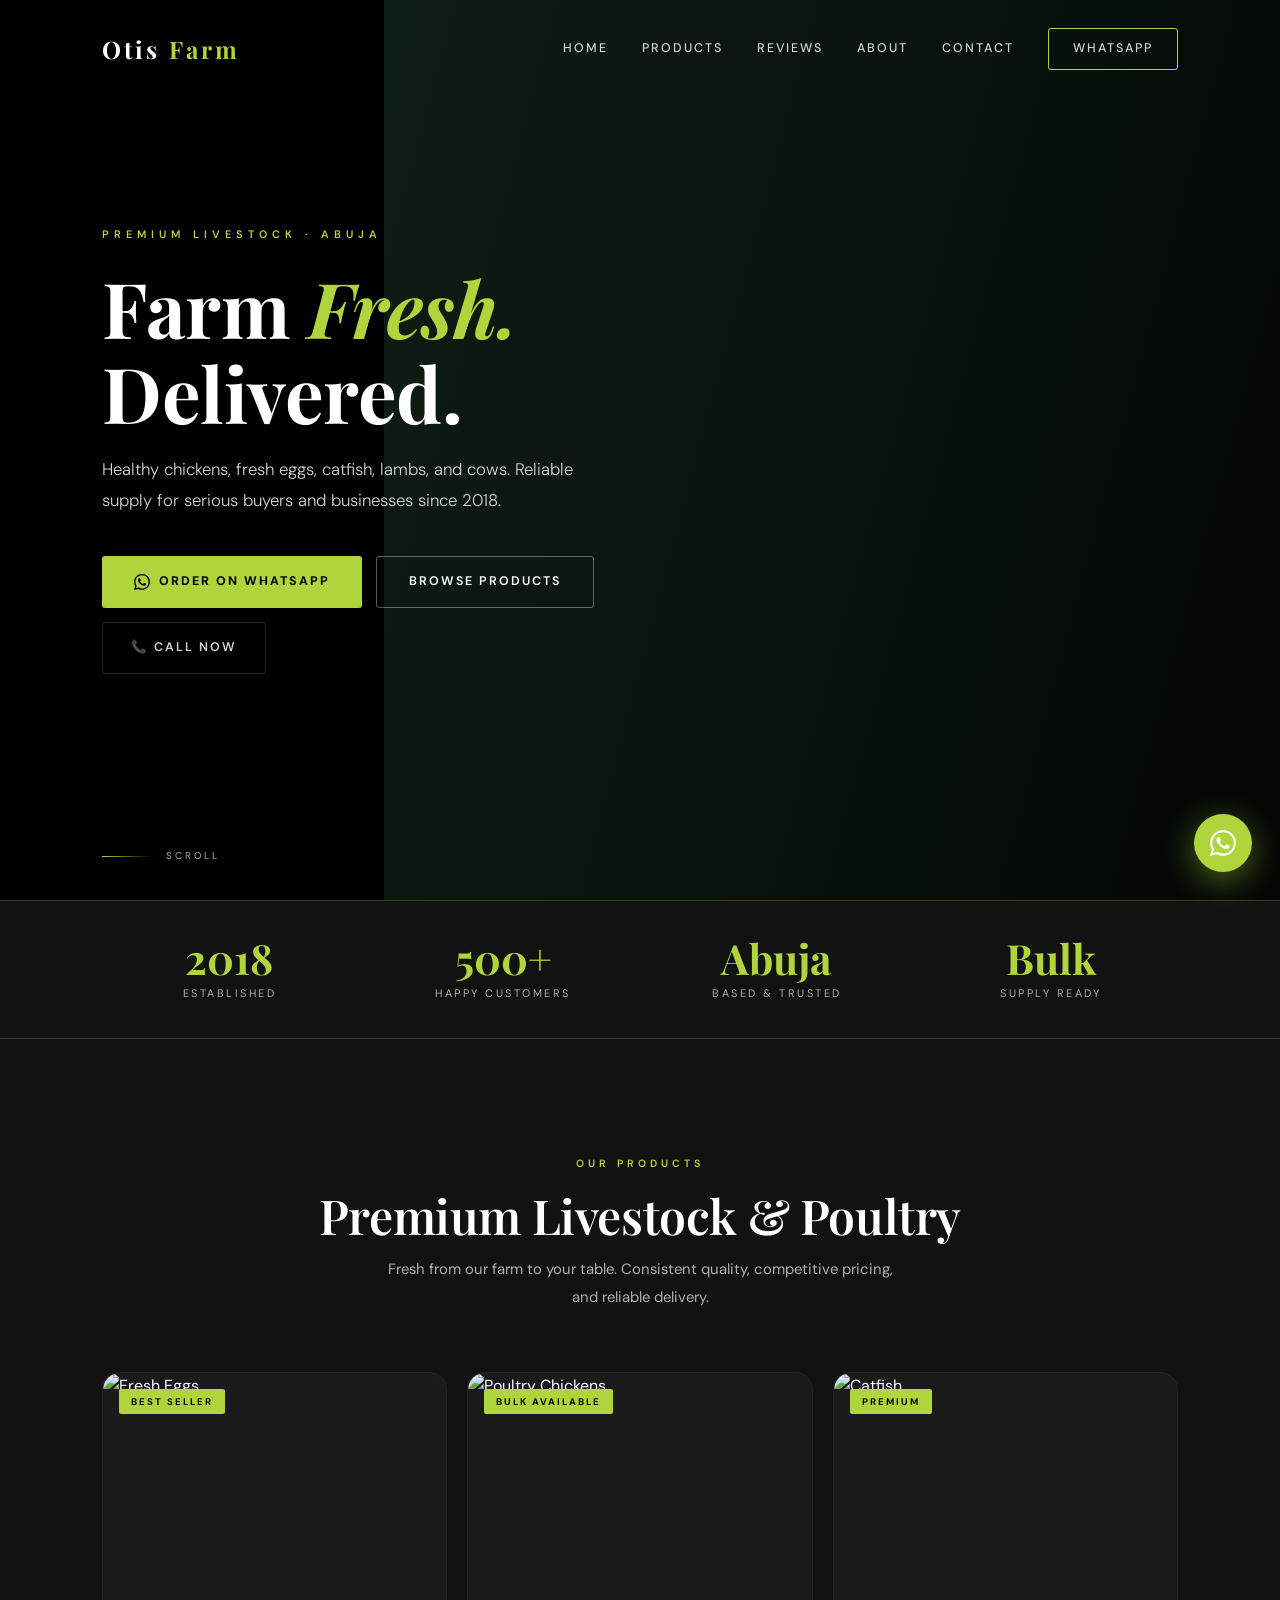
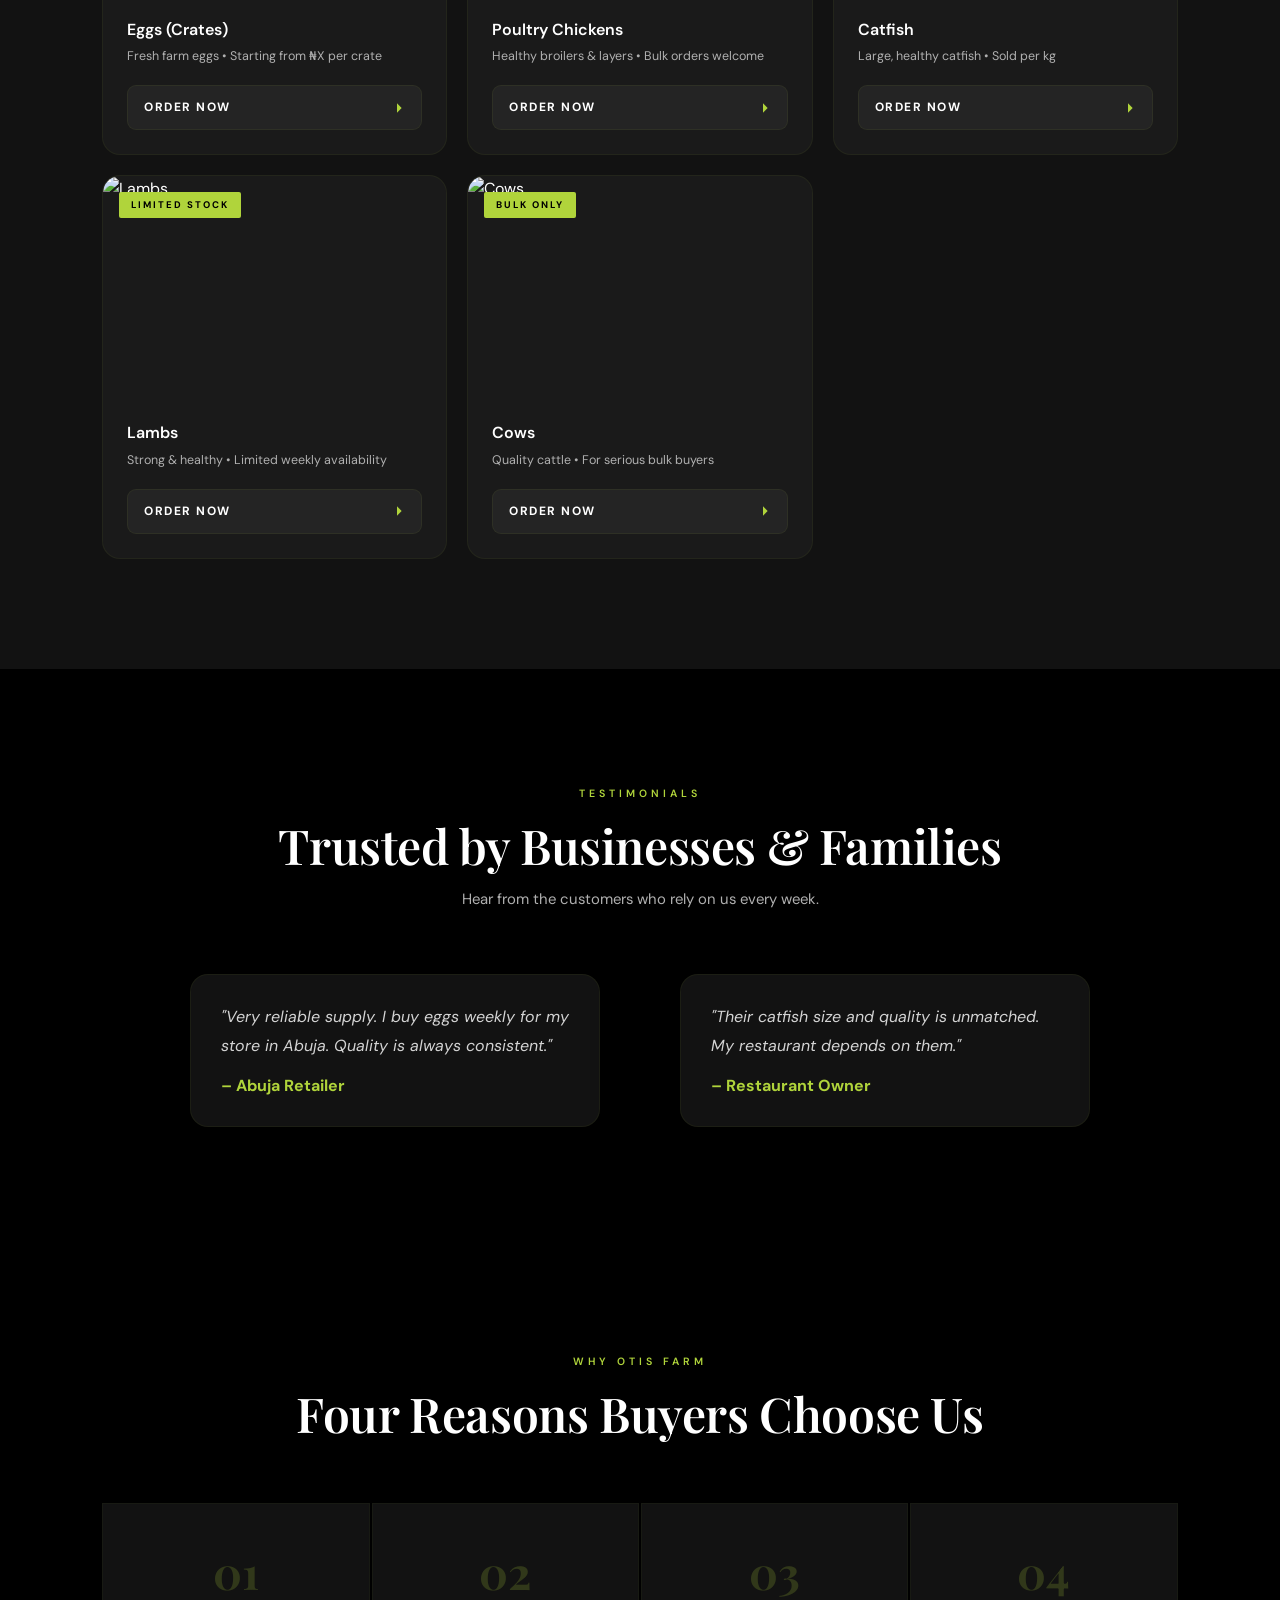
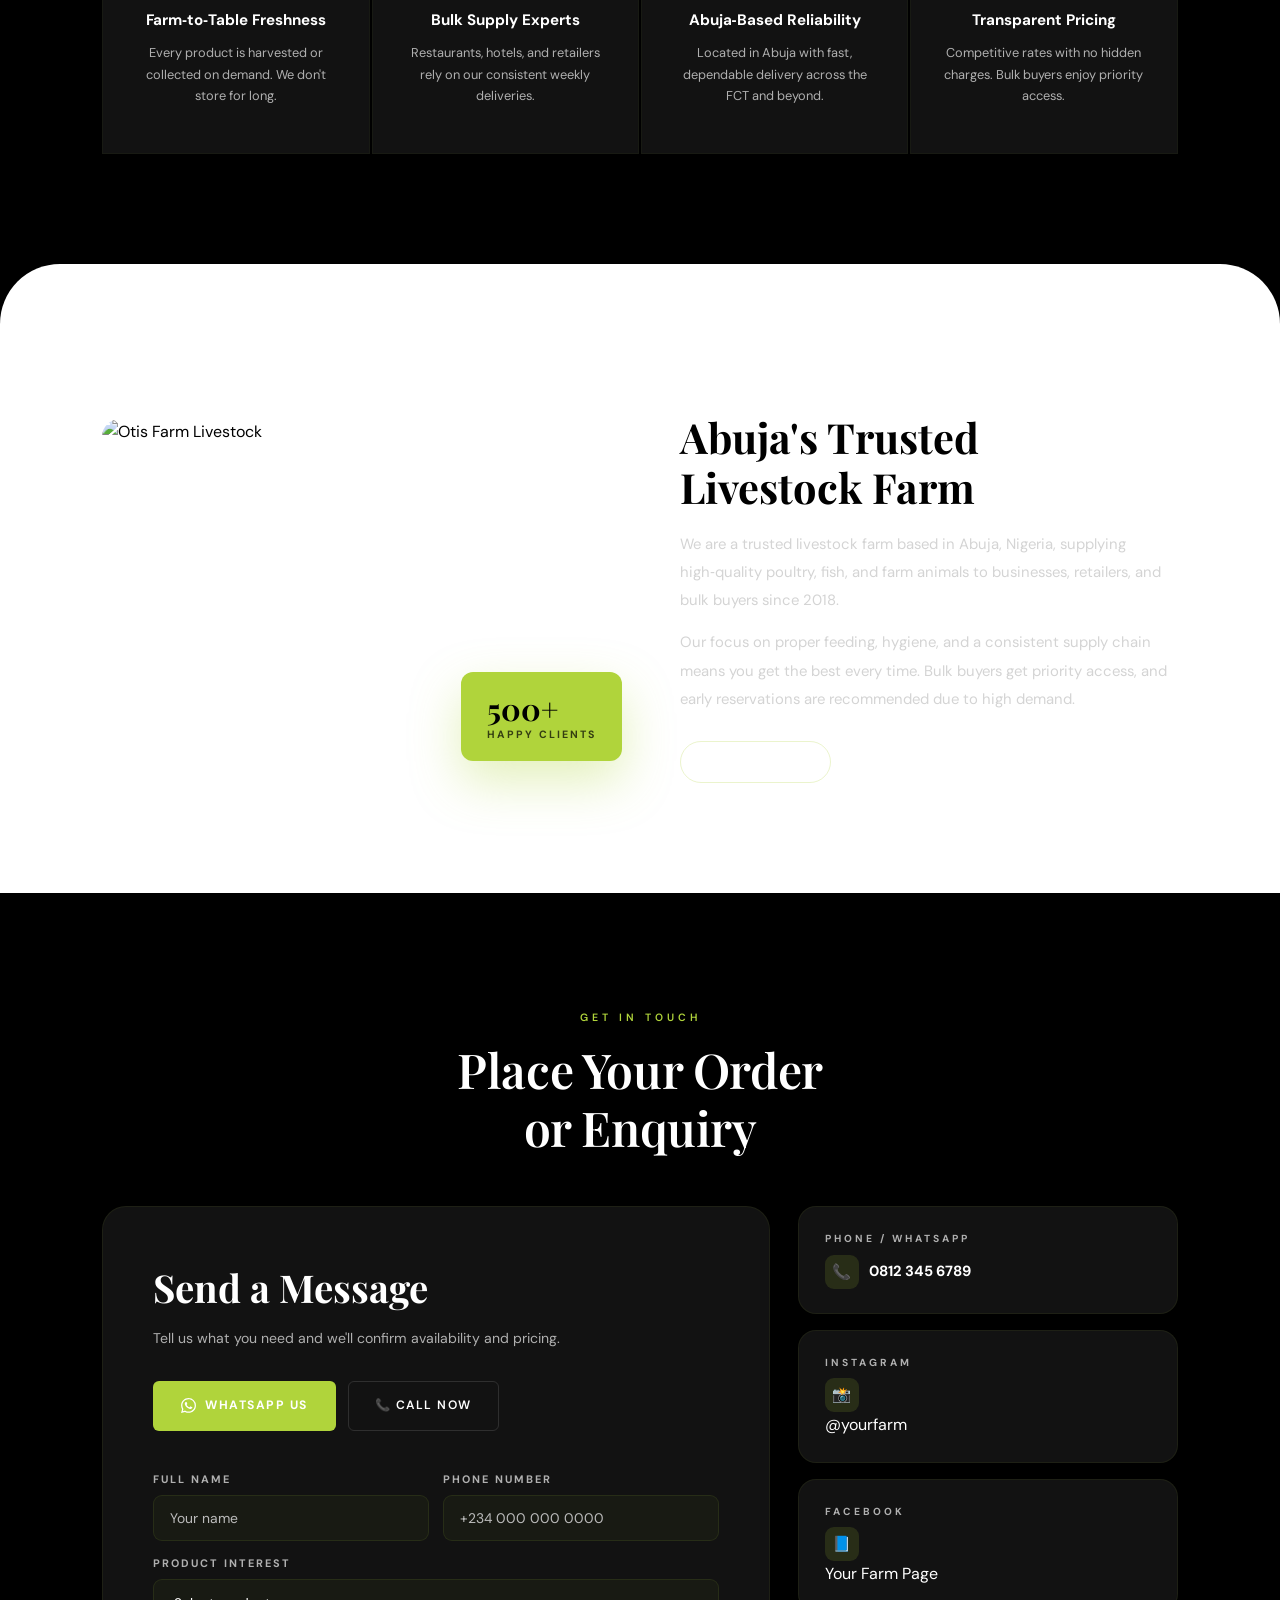
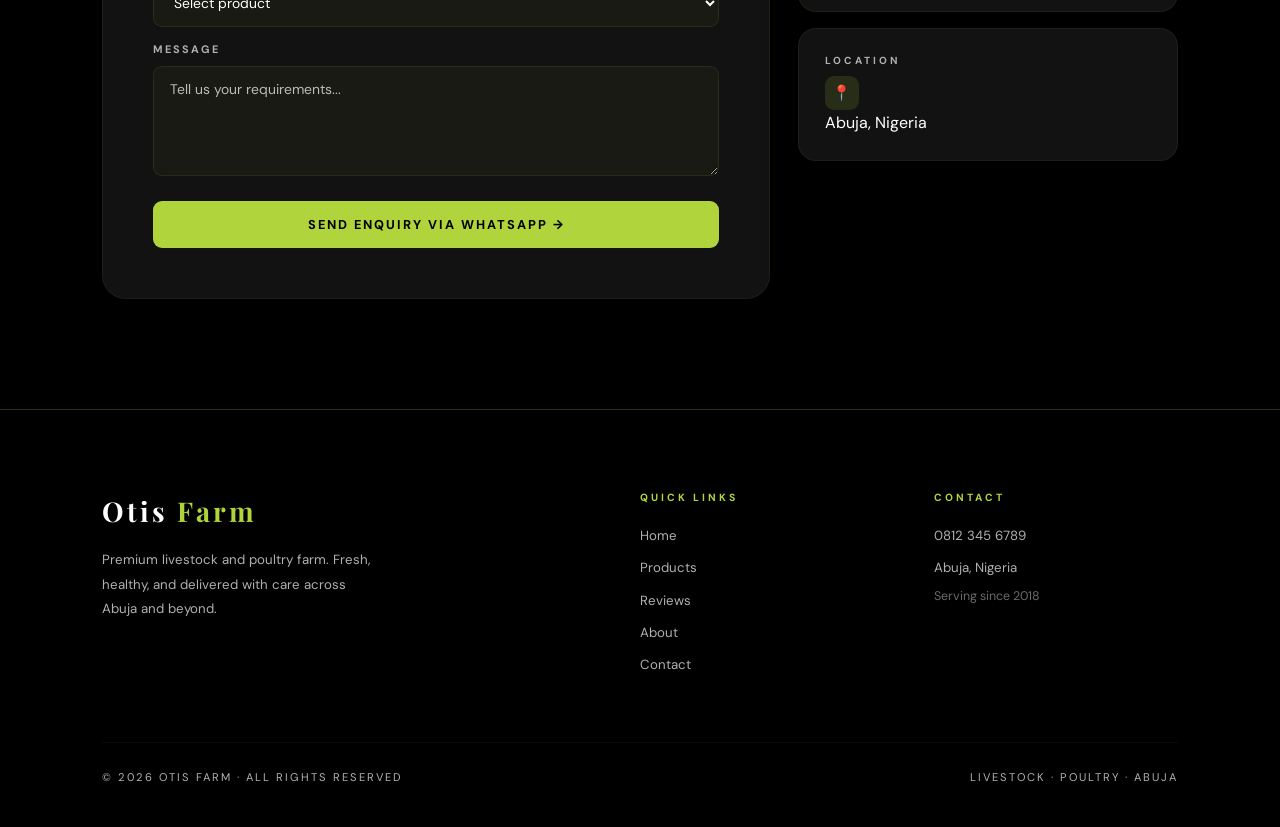
==== index.html @ 872701c5 "Update print statement from 'Hello' to 'Goodbye'" ====
<!DOCTYPE html>
<html lang="en">
<head>
    <meta charset="UTF-8">
    <meta name="viewport" content="width=device-width, initial-scale=1.0">
    <title>Otis Farm | Premium Livestock · Abuja</title>

    <!-- Typography -->
    <link rel="preconnect" href="https://fonts.googleapis.com">
    <link rel="preconnect" href="https://fonts.gstatic.com" crossorigin>
    <link href="https://fonts.googleapis.com/css2?family=Playfair+Display:ital,wght@0,600;0,700;1,600&family=DM+Sans:wght@300;400;500;600;700&display=swap" rel="stylesheet">

    <style>
        /* ============================================================
           DESIGN SYSTEM — NOIR & FLAME
           Black #000000 · Green #B0D43B · White #FFFFFF
        ============================================================ */
        :root {
            --deep:        #000000;
            --deep-2:      #121212;
            --deep-3:      #1A1A1A;
            --deep-4:      #242424;
            --forest:      #FFFFFF;
            --leaf:        #B0D43B;
            --leaf-dim:    rgba(176,212,59,0.14);
            --leaf-line:   rgba(176,212,59,0.22);
            --earth:       #FFFFFF;
            --cream:       #FFFFFF;
            --sage:        #E0E0E0;
            --white:       #FFFFFF;
            --grey:        #B0B0B0;
            --grey-lt:     #D4D4D4;
            --wa:          #B0D43B;
            --t:           all 0.45s cubic-bezier(0.165, 0.84, 0.44, 1);
        }

        *, *::before, *::after { margin:0; padding:0; box-sizing:border-box; }
        html { scroll-behavior:smooth; }
        body {
            font-family: 'DM Sans', sans-serif;
            background: var(--deep);
            color: var(--white);
            overflow-x: hidden;
            line-height: 1.6;
        }
        h1, h2, h3, .serif { font-family: 'Playfair Display', serif; }

        /* ============================================================
           NAVBAR
        ============================================================ */
        .nav {
            position: fixed; top:0; width:100%; z-index: 1000;
            padding: 28px 8%;
            display: flex; justify-content: space-between; align-items: center;
            transition: background 0.4s ease, padding 0.4s ease;
        }
        .nav.scrolled {
            background: rgba(15,31,22,0.96);
            backdrop-filter: blur(16px);
            padding: 16px 8%;
            border-bottom: 1px solid var(--leaf-line);
        }
        .nav-logo {
            font-family: 'Playfair Display', serif;
            font-size: 1.5rem; font-weight: 700; letter-spacing: 3px;
            color: var(--white); text-decoration: none;
        }
        .nav-logo span { color: var(--leaf); }
        .nav-links { display: flex; align-items: center; gap: 34px; }
        .nav-links a {
            color: var(--grey-lt); text-decoration: none;
            font-size: 0.78rem; font-weight: 500; letter-spacing: 2px;
            text-transform: uppercase; transition: color 0.3s;
        }
        .nav-links a:hover { color: var(--leaf); }
        .nav-wa {
            padding: 10px 24px;
            border: 1px solid var(--leaf);
            color: var(--leaf); text-decoration: none;
            font-size: 0.72rem; font-weight: 700; letter-spacing: 2px;
            text-transform: uppercase; border-radius: 3px;
            transition: var(--t);
        }
        .nav-wa:hover { background: var(--leaf); color: var(--deep); }

        .hamburger {
            display: none; flex-direction: column; gap: 5px;
            cursor: pointer; background: none; border: none; padding: 4px;
        }
        .hamburger span {
            display: block; width: 22px; height: 1.5px;
            background: var(--white); transition: var(--t);
        }
        .hamburger.open span:nth-child(1) { transform: translateY(6.5px) rotate(45deg); }
        .hamburger.open span:nth-child(2) { opacity: 0; }
        .hamburger.open span:nth-child(3) { transform: translateY(-6.5px) rotate(-45deg); }

        .mobile-menu {
            display: none; flex-direction: column;
            position: fixed; inset: 0; background: var(--deep);
            z-index: 999; padding: 110px 8% 60px; gap: 0;
        }
        .mobile-menu.open { display: flex; }
        .mobile-menu a {
            font-family: 'Playfair Display', serif;
            font-size: 2.4rem; font-weight: 600; color: var(--white);
            text-decoration: none; padding: 14px 0;
            border-bottom: 1px solid rgba(255,255,255,0.05);
            transition: color 0.3s;
        }
        .mobile-menu a:hover { color: var(--leaf); }
        .mobile-close {
            position: absolute; top: 28px; right: 8%;
            background: none; border: none; color: var(--white);
            font-size: 1.6rem; cursor: pointer;
        }

        /* ============================================================
           HERO
        ============================================================ */
        .hero {
            height: 100vh; min-height: 680px;
            position: relative;
            display: flex; align-items: center;
            padding: 0 8%; overflow: hidden;
        }
        .hero-bg {
            position: absolute; top: 0; right: 0; bottom: 0; width: 70%;
            background: url('images/hero image.jpeg') center/cover no-repeat;
            opacity: 0.3;
            transition: opacity 9s ease;
        }
        .hero-bg.loaded { opacity: 1; }
        .hero-overlay {
            position: absolute; top: 0; right: 0; bottom: 0; width: 70%;
            background: linear-gradient(105deg, rgba(15,31,22,0.93) 0%, rgba(15,31,22,0.58) 55%, rgba(15,31,22,0.22) 100%);
        }
        .hero-content {
            position: relative; z-index: 2;
            max-width: 640px;
        }
        .hero-eyebrow {
            font-size: 0.68rem; font-weight: 600; letter-spacing: 5px;
            text-transform: uppercase; color: var(--leaf);
            margin-bottom: 22px; display: block;
            opacity: 0; animation: fadeUp 1s 0.3s forwards;
        }
        .hero h1 {
            font-size: clamp(2.6rem, 6.5vw, 4.8rem);
            font-weight: 700; line-height: 1.1;
            letter-spacing: -0.5px; margin-bottom: 20px;
            opacity: 0; animation: fadeUp 1s 0.5s forwards;
        }
        .hero h1 em { font-style: italic; color: var(--leaf); }
        .hero-sub {
            color: var(--grey-lt); font-size: 1.05rem; font-weight: 300;
            max-width: 480px; line-height: 1.85; margin-bottom: 40px;
            opacity: 0; animation: fadeUp 1s 0.7s forwards;
        }
        .hero-btns {
            display: flex; gap: 14px; flex-wrap: wrap;
            opacity: 0; animation: fadeUp 1s 0.9s forwards;
        }
        .btn-leaf {
            display: inline-flex; align-items: center; gap: 9px;
            padding: 15px 32px; background: var(--leaf); color: var(--deep);
            text-decoration: none; font-size: 0.78rem; font-weight: 700;
            letter-spacing: 2px; text-transform: uppercase; border-radius: 3px;
            transition: var(--t); border: none; cursor: pointer; font-family: 'DM Sans', sans-serif;
        }
        .btn-leaf:hover { background: #89B02C; transform: translateY(-3px); box-shadow: 0 14px 40px rgba(176,212,59,0.35); }
        .btn-outline {
            display: inline-flex; align-items: center; gap: 9px;
            padding: 15px 32px; border: 1px solid rgba(255,255,255,0.35);
            color: var(--white); text-decoration: none;
            font-size: 0.78rem; font-weight: 600; letter-spacing: 2px;
            text-transform: uppercase; border-radius: 3px; transition: var(--t);
        }
        .btn-outline:hover { border-color: var(--leaf); color: var(--leaf); background: rgba(176,212,59,0.07); transform: translateY(-3px); }
        .btn-call {
            display: inline-flex; align-items: center; gap: 9px;
            padding: 15px 28px; border: 1px solid rgba(255,255,255,0.15);
            color: var(--grey-lt); text-decoration: none;
            font-size: 0.78rem; font-weight: 600; letter-spacing: 2px;
            text-transform: uppercase; border-radius: 3px; transition: var(--t);
        }
        .btn-call:hover { border-color: var(--leaf); color: var(--leaf); }

        .hero-scroll {
            position: absolute; bottom: 36px; left: 8%;
            display: flex; align-items: center; gap: 14px;
            color: var(--grey); font-size: 0.62rem; letter-spacing: 3px; text-transform: uppercase;
            z-index: 2; opacity: 0; animation: fadeUp 1s 1.2s forwards;
        }
        .scroll-line { width: 50px; height: 1px; background: linear-gradient(to right, var(--leaf), transparent); }

        /* ============================================================
           STATS BAR
        ============================================================ */
        .stats-bar {
            background: var(--deep-2);
            border-top: 1px solid var(--leaf-line);
            border-bottom: 1px solid var(--leaf-line);
            padding: 36px 8%;
            display: grid; grid-template-columns: repeat(4, 1fr); gap: 20px;
        }
        .stat { text-align: center; }
        .stat-num {
            font-family: 'Playfair Display', serif;
            font-size: 2.6rem; font-weight: 700; color: var(--leaf); line-height: 1;
        }
        .stat-lbl {
            font-size: 0.68rem; letter-spacing: 2.5px; text-transform: uppercase;
            color: var(--grey); margin-top: 6px;
        }

        /* ============================================================
           SHARED SECTION UTILITIES
        ============================================================ */
        .section { padding: 110px 8%; }
        .eyebrow {
            display: inline-block; font-size: 0.66rem; font-weight: 600;
            letter-spacing: 4px; text-transform: uppercase; color: var(--leaf); margin-bottom: 14px;
        }
        .sec-hd { margin-bottom: 60px; }
        .sec-hd.center { text-align: center; }
        .sec-hd h2 { font-size: clamp(1.9rem, 4vw, 3rem); font-weight: 600; letter-spacing: -0.4px; line-height: 1.2; }
        .sec-hd p { color: var(--grey); margin-top: 12px; font-size: 0.93rem; line-height: 1.85; }
        .sec-hd.center p { max-width: 520px; margin: 12px auto 0; }

        /* ============================================================
           PRODUCTS GRID
        ============================================================ */
        .products-section { background: var(--deep-2); }
        .products-grid {
            display: grid; grid-template-columns: repeat(3, 1fr); gap: 20px;
        }
        .prod-card {
            background: var(--deep-3); border-radius: 18px; overflow: hidden;
            border: 1px solid rgba(176,212,59,0.06);
            cursor: pointer; transition: var(--t);
        }
        .prod-card:hover {
            transform: translateY(-8px);
            box-shadow: 0 30px 60px rgba(0,0,0,0.5), 0 0 0 1px rgba(176,212,59,0.2);
        }
        .prod-img-wrap { position: relative; overflow: hidden; height: 220px; }
        .prod-img { width: 100%; height: 100%; object-fit: cover; display: block; transition: transform 0.7s cubic-bezier(0.165,0.84,0.44,1); }
        .prod-card:hover .prod-img { transform: scale(1.05); }
        .prod-badge {
            position: absolute; top: 16px; left: 16px;
            background: var(--leaf); color: var(--deep);
            font-size: 0.6rem; font-weight: 700; letter-spacing: 2px;
            text-transform: uppercase; padding: 5px 12px; border-radius: 2px;
        }
        .prod-body { padding: 24px; }
        .prod-title { font-size: 1rem; font-weight: 600; color: var(--white); margin-bottom: 5px; }
        .prod-desc { font-size: 0.78rem; color: var(--grey); margin-bottom: 18px; }
        .prod-cta {
            display: flex; align-items: center; justify-content: space-between;
            padding: 12px 16px; background: var(--deep-4);
            border-radius: 9px; border: 1px solid rgba(176,212,59,0.07);
            text-decoration: none; transition: var(--t);
        }
        .prod-cta:hover { background: var(--leaf); border-color: var(--leaf); }
        .prod-cta span { font-size: 0.75rem; font-weight: 700; letter-spacing: 1.5px; text-transform: uppercase; color: var(--white); transition: color 0.3s; }
        .prod-cta:hover span { color: var(--deep); }
        .prod-cta svg { width: 16px; height: 16px; fill: var(--leaf); transition: fill 0.3s, transform 0.3s; }
        .prod-cta:hover svg { fill: var(--deep); transform: translateX(4px); }

        /* ============================================================
           TRUST / TESTIMONIALS
        ============================================================ */
        .trust-section { background: var(--deep-2); }
        .trust-grid { display: grid; grid-template-columns: 1fr 1fr; gap: 80px; align-items: center; max-width: 1100px; margin: 0 auto; }
        .trust-left h2 { font-size: clamp(2rem, 4vw, 3rem); font-weight: 600; line-height: 1.2; margin-bottom: 18px; }
        .trust-left h2 em { font-style: italic; color: var(--leaf); }
        .trust-left p { color: var(--grey); font-size: 0.93rem; line-height: 1.9; }
        .trust-points { display: flex; flex-direction: column; gap: 18px; }
        .trust-pt {
            display: flex; gap: 16px; align-items: flex-start;
            padding: 20px 22px;
            background: rgba(176,212,59,0.04);
            border: 1px solid rgba(176,212,59,0.06);
            border-left: 3px solid var(--leaf);
            border-radius: 0 12px 12px 0;
            transition: var(--t);
        }
        .trust-pt:hover { background: rgba(176,212,59,0.08); }
        .tp-icon { font-size: 1.15rem; margin-top: 1px; flex-shrink: 0; }
        .tp-title { font-size: 0.86rem; font-weight: 700; margin-bottom: 3px; }
        .tp-desc { font-size: 0.8rem; color: var(--grey); line-height: 1.6; }

        .testimonials-section { background: var(--deep); }
        .testimonial-card {
            background: var(--deep-2); border: 1px solid rgba(176,212,59,0.06);
            border-radius: 18px; padding: 28px 30px; transition: var(--t);
        }
        .testimonial-card:hover { border-color: var(--leaf); transform: translateY(-4px); }
        .testimonial-card p { font-style: italic; color: var(--grey-lt); line-height: 1.8; margin-bottom: 12px; }
        .testimonial-card span { font-weight: 700; color: var(--leaf); }

        /* ============================================================
           WHY OTIS FARM
        ============================================================ */
        .why-section { background: var(--deep); }
        .why-grid {
            display: grid; grid-template-columns: repeat(4, 1fr); gap: 2px; margin-top: 56px;
        }
        .why-block {
            padding: 46px 30px; background: var(--deep-2);
            border: 1px solid rgba(176,212,59,0.04);
            text-align: center; transition: var(--t);
        }
        .why-block:hover {
            background: rgba(176,212,59,0.06);
            border-color: rgba(176,212,59,0.2); transform: translateY(-4px);
        }
        .why-num {
            font-family: 'Playfair Display', serif;
            font-size: 2.8rem; font-weight: 700;
            color: rgba(176,212,59,0.2); line-height: 1; margin-bottom: 14px;
        }
        .why-title { font-size: 0.95rem; font-weight: 700; margin-bottom: 9px; }
        .why-desc { font-size: 0.8rem; color: var(--grey); line-height: 1.7; }

        /* ============================================================
           ABOUT
        ============================================================ */
        .about-section {
            background: var(--cream); color: var(--deep);
            border-radius: 60px 60px 0 0; position: relative; z-index: 10;
        }
        .about-section .eyebrow { color: var(--forest); }
        .about-grid { display: grid; grid-template-columns: 1fr 1fr; gap: 80px; align-items: center; }
        .about-img-wrap { position: relative; }
        .about-img { width: 100%; max-height: 320px; height: 320px; object-fit: cover; object-position: top center; border-radius: 18px; display: block; }
        .about-badge {
            position: absolute; bottom: -22px; right: -22px;
            background: var(--leaf); color: var(--deep);
            padding: 20px 26px; border-radius: 12px;
            font-family: 'Playfair Display', serif; font-size: 1.9rem; font-weight: 700;
            line-height: 1.1; box-shadow: 0 20px 50px rgba(176,212,59,0.35);
        }
        .about-badge span {
            display: block; font-family: 'DM Sans', sans-serif;
            font-size: 0.66rem; font-weight: 700; letter-spacing: 2px;
            text-transform: uppercase; margin-top: 4px; opacity: 0.7;
        }
        .about-text h2 { font-size: clamp(1.7rem, 3.5vw, 2.6rem); color: var(--deep); margin-bottom: 18px; line-height: 1.2; }
        .about-text p { color: #E0E0E0; line-height: 1.9; font-size: 0.93rem; margin-bottom: 14px; }
        .about-expanded { max-height: 0; overflow: hidden; opacity: 0; transition: max-height 0.7s ease, opacity 0.5s ease; }
        .about-expanded.open { max-height: 600px; opacity: 1; }
        .about-btn {
            display: inline-flex; align-items: center; gap: 8px;
            background: none; border: 1px solid rgba(176,212,59,0.25);
            color: var(--forest); font-family: 'DM Sans', sans-serif;
            font-size: 0.76rem; font-weight: 700; letter-spacing: 1.5px;
            text-transform: uppercase; padding: 12px 22px;
            border-radius: 50px; cursor: pointer; transition: var(--t); margin-top: 14px;
        }
        .about-btn:hover { border-color: var(--leaf); color: var(--forest); background: rgba(176,212,59,0.08); }
        .about-btn .arr { transition: transform 0.4s; }
        .about-btn.open .arr { transform: rotate(180deg); }

        /* ============================================================
           CONTACT
        ============================================================ */
        .contact-section { background: var(--deep); }
        .contact-wrap {
            display: grid; grid-template-columns: 1fr 380px; gap: 28px; align-items: start;
        }
        .contact-form-card {
            background: var(--deep-2); border-radius: 24px; padding: 50px;
            border: 1px solid rgba(176,212,59,0.07);
        }
        .contact-form-card h2 { font-size: clamp(1.7rem, 3.5vw, 2.4rem); margin-bottom: 8px; }
        .contact-form-card > p { color: var(--grey); font-size: 0.88rem; margin-bottom: 32px; }
        .cta-row { display: flex; gap: 12px; flex-wrap: wrap; margin-bottom: 40px; }
        .btn-wa-g {
            display: inline-flex; align-items: center; gap: 9px;
            padding: 14px 28px; background: var(--wa); color: var(--white);
            text-decoration: none; border-radius: 6px;
            font-size: 0.76rem; font-weight: 700; letter-spacing: 1.5px;
            text-transform: uppercase; transition: var(--t);
        }
        .btn-wa-g:hover { background: #89B02C; transform: translateY(-2px); box-shadow: 0 10px 30px rgba(176,212,59,0.3); }
        .btn-call-dark {
            display: inline-flex; align-items: center; gap: 8px;
            padding: 14px 26px; border: 1px solid rgba(255,255,255,0.12);
            color: var(--white); text-decoration: none; border-radius: 6px;
            font-size: 0.76rem; font-weight: 600; letter-spacing: 1.5px;
            text-transform: uppercase; transition: var(--t);
        }
        .btn-call-dark:hover { border-color: var(--leaf); color: var(--leaf); }
        .cf-row { display: grid; grid-template-columns: 1fr 1fr; gap: 14px; }
        .cf-group { margin-bottom: 14px; }
        .cf-group label {
            display: block; font-size: 0.68rem; font-weight: 700;
            letter-spacing: 2px; text-transform: uppercase; color: var(--grey); margin-bottom: 7px;
        }
        .cf-group input, .cf-group select, .cf-group textarea {
            width: 100%; padding: 13px 16px;
            background: rgba(176,212,59,0.04);
            border: 1px solid rgba(176,212,59,0.1); border-radius: 9px;
            color: var(--white); font-family: 'DM Sans', sans-serif; font-size: 0.87rem;
            outline: none; transition: 0.3s;
        }
        .cf-group input::placeholder, .cf-group textarea::placeholder { color: #BBBBBB; }
        .cf-group select option { background: var(--deep-2); }
        .cf-group input:focus, .cf-group select:focus, .cf-group textarea:focus { border-color: var(--leaf); background: rgba(176,212,59,0.07); }
        .cf-group textarea { resize: vertical; min-height: 110px; }
        .cf-submit {
            width: 100%; padding: 15px; background: var(--leaf); color: var(--deep);
            border: none; border-radius: 9px; font-family: 'DM Sans', sans-serif;
            font-size: 0.8rem; font-weight: 700; letter-spacing: 2px;
            text-transform: uppercase; cursor: pointer; transition: var(--t); margin-top: 4px;
        }
        .cf-submit:hover { background: #89B02C; transform: translateY(-2px); }
        .cf-success {
            display: none; text-align: center; padding: 20px;
            background: rgba(176,212,59,0.07); border: 1px solid rgba(176,212,59,0.2);
            border-radius: 9px; color: #7B8E25; font-weight: 600; margin-top: 12px; font-size: 0.86rem;
        }

        .contact-info-panel { display: flex; flex-direction: column; gap: 16px; }
        .info-card {
            background: var(--deep-2); border-radius: 18px; padding: 24px 26px;
            border: 1px solid rgba(176,212,59,0.07);
        }
        .info-label {
            font-size: 0.64rem; font-weight: 700; letter-spacing: 3px;
            text-transform: uppercase; color: var(--grey); margin-bottom: 7px;
        }
        .info-card a, .info-card p {
            color: var(--white); font-weight: 700; font-size: 0.92rem;
            text-decoration: none; display: flex; align-items: center; gap: 10px;
        }
        .info-card a:hover { color: var(--leaf); }
        .info-ico {
            width: 34px; height: 34px; border-radius: 9px;
            background: var(--leaf-dim); display: flex; align-items: center; justify-content: center;
            font-size: 0.95rem; flex-shrink: 0;
        }

        /* ============================================================
           FOOTER
        ============================================================ */
        .footer {
            background: var(--deep);
            border-top: 1px solid var(--leaf-line);
            padding: 80px 8% 40px;
        }
        .footer-top { display: grid; grid-template-columns: 2fr 1fr 1fr; gap: 50px; margin-bottom: 56px; }
        .footer-logo-txt {
            font-family: 'Playfair Display', serif;
            font-size: 1.7rem; font-weight: 700; letter-spacing: 3px; margin-bottom: 14px;
        }
        .footer-logo-txt span { color: var(--leaf); }
        .footer-brand p { color: var(--grey); font-size: 0.83rem; line-height: 1.85; max-width: 270px; margin-bottom: 22px; }
        .footer-col h4 {
            font-size: 0.65rem; letter-spacing: 3px; text-transform: uppercase;
            color: var(--leaf); margin-bottom: 18px;
        }
        .footer-col a { display: block; color: var(--grey); text-decoration: none; font-size: 0.83rem; margin-bottom: 11px; transition: 0.3s; }
        .footer-col a:hover { color: var(--white); }
        .footer-col p { color: var(--grey); font-size: 0.83rem; margin-bottom: 8px; }

        .footer-bottom {
            border-top: 1px solid rgba(255,255,255,0.04); padding-top: 26px;
            display: flex; justify-content: space-between; align-items: center;
            flex-wrap: wrap; gap: 12px;
        }
        .footer-bottom p { font-size: 0.7rem; color: var(--grey); letter-spacing: 2px; }

        /* ============================================================
           FLOATING WHATSAPP
        ============================================================ */
        .wa-float { position: fixed; bottom: 28px; right: 28px; z-index: 9999; }
        .wa-float a {
            display: flex; align-items: center; justify-content: center;
            width: 58px; height: 58px; background: var(--wa);
            border-radius: 50%; text-decoration: none;
            box-shadow: 0 8px 32px rgba(176,212,59,0.45);
            transition: var(--t); animation: waPulse 2.5s infinite;
        }
        .wa-float a:hover { transform: scale(1.1); box-shadow: 0 14px 44px rgba(176,212,59,0.55); animation: none; }
        .wa-float svg { width: 26px; height: 26px; fill: white; }
        @keyframes waPulse {
            0%,100% { box-shadow: 0 8px 32px rgba(176,212,59,0.45); }
            50% { box-shadow: 0 8px 48px rgba(176,212,59,0.7); }
        }

        /* ============================================================
           ANIMATIONS
        ============================================================ */
        @keyframes fadeUp {
            from { opacity: 0; transform: translateY(22px); }
            to   { opacity: 1; transform: translateY(0); }
        }
        .reveal { opacity: 0; transform: translateY(28px); transition: opacity 0.7s ease, transform 0.7s ease; }
        .reveal.visible { opacity: 1; transform: translateY(0); }
        .rd1 { transition-delay: 0.1s; }
        .rd2 { transition-delay: 0.2s; }
        .rd3 { transition-delay: 0.3s; }

        /* ============================================================
           RESPONSIVE
        ============================================================ */
        @media(max-width:1100px) {
            .products-grid { grid-template-columns: 1fr 1fr; }
            .why-grid { grid-template-columns: repeat(2, 1fr); }
            .footer-top { grid-template-columns: 1fr 1fr; gap: 36px; }
            .contact-wrap { grid-template-columns: 1fr; }
        }
        @media(max-width:900px) {
            .trust-grid { grid-template-columns: 1fr; gap: 48px; }
            .about-grid { grid-template-columns: 1fr; }
            .about-img-wrap { display: none; }
            .stats-bar { grid-template-columns: repeat(2, 1fr); }
        }
        @media(max-width:768px) {
            .nav-links { display: none; }
            .hamburger { display: flex; }
            .section { padding: 80px 5%; }
            .products-grid { grid-template-columns: 1fr; }
            .cf-row { grid-template-columns: 1fr; }
            .contact-form-card { padding: 34px 22px; }
            .footer-top { grid-template-columns: 1fr; gap: 32px; }
            .footer-bottom { flex-direction: column; align-items: flex-start; }
            .why-grid { grid-template-columns: 1fr; }
        }
        @media(max-width:480px) {
            .hero-btns { flex-direction: column; align-items: flex-start; }
            .cta-row { flex-direction: column; }
            .stats-bar { grid-template-columns: repeat(2, 1fr); padding: 28px 5%; }
        }
    </style>
</head>
<body>

<!-- NAVIGATION -->
<nav class="nav" id="mainNav">
    <a href="#" class="nav-logo">Otis <span>Farm</span></a>
    <div class="nav-links">
        <a href="#">Home</a>
        <a href="#products">Products</a>
        <a href="#testimonials">Reviews</a>
        <a href="#about">About</a>
        <a href="#contact">Contact</a>
        <a href="https://wa.me/2348123456789?text=Hello%20Otis%20Farm%2C%20I%20want%20to%20make%20an%20order" target="_blank" class="nav-wa">WhatsApp</a>
    </div>
    <button class="hamburger" id="hamburger" onclick="toggleMenu()">
        <span></span><span></span><span></span>
    </button>
</nav>

<div class="mobile-menu" id="mobileMenu">
    <button class="mobile-close" onclick="toggleMenu()">✕</button>
    <a href="#" onclick="toggleMenu()">Home</a>
    <a href="#products" onclick="toggleMenu()">Products</a>
    <a href="#testimonials" onclick="toggleMenu()">Reviews</a>
    <a href="#about" onclick="toggleMenu()">About</a>
    <a href="#contact" onclick="toggleMenu()">Contact</a>
</div>

<!-- HERO -->
<section class="hero" id="hero">
    <div class="hero-bg" id="heroBg"></div>
    <div class="hero-overlay"></div>
    <div class="hero-content">
        <span class="hero-eyebrow">Premium Livestock · Abuja</span>
        <h1>Farm <em>Fresh.</em><br>Delivered.</h1>
        <p class="hero-sub">Healthy chickens, fresh eggs, catfish, lambs, and cows. Reliable supply for serious buyers and businesses since 2018.</p>
        <div class="hero-btns">
            <a href="https://wa.me/2348123456789?text=Hello%20I%20want%20to%20order%20from%20Otis%20Farm" target="_blank" class="btn-leaf">
                <svg width="16" height="16" viewBox="0 0 24 24" fill="currentColor"><path d="M17.472 14.382c-.297-.149-1.758-.867-2.03-.967-.273-.099-.471-.148-.67.15-.197.297-.767.966-.94 1.164-.173.199-.347.223-.644.075-.297-.15-1.255-.463-2.39-1.475-.883-.788-1.48-1.761-1.653-2.059-.173-.297-.018-.458.13-.606.134-.133.298-.347.446-.52.149-.174.198-.298.298-.497.099-.198.05-.371-.025-.52-.075-.149-.669-1.612-.916-2.207-.242-.579-.487-.5-.669-.51-.173-.008-.371-.01-.57-.01-.198 0-.52.074-.792.372-.272.297-1.04 1.016-1.04 2.479 0 1.462 1.065 2.875 1.213 3.074.149.198 2.096 3.2 5.077 4.487.709.306 1.262.489 1.694.625.712.227 1.36.195 1.871.118.571-.085 1.758-.719 2.006-1.413.248-.694.248-1.289.173-1.413-.074-.124-.272-.198-.57-.347m-5.421 7.403h-.004a9.87 9.87 0 01-5.031-1.378l-.361-.214-3.741.982.998-3.648-.235-.374a9.86 9.86 0 01-1.51-5.26c.001-5.45 4.436-9.884 9.888-9.884 2.64 0 5.122 1.03 6.988 2.898a9.825 9.825 0 012.893 6.994c-.003 5.45-4.437 9.884-9.885 9.884m8.413-18.297A11.815 11.815 0 0012.05 0C5.495 0 .16 5.335.157 11.892c0 2.096.547 4.142 1.588 5.945L.057 24l6.305-1.654a11.882 11.882 0 005.683 1.448h.005c6.554 0 11.89-5.335 11.893-11.893a11.821 11.821 0 00-3.48-8.413z"/></svg>
                Order on WhatsApp
            </a>
            <a href="#products" class="btn-outline">Browse Products</a>
            <a href="tel:+2348123456789" class="btn-call">📞 Call Now</a>
        </div>
    </div>
    <div class="hero-scroll">
        <div class="scroll-line"></div>
        <span>Scroll</span>
    </div>
</section>

<!-- STATS BAR -->
<div class="stats-bar reveal">
    <div class="stat"><div class="stat-num">2018</div><div class="stat-lbl">Established</div></div>
    <div class="stat"><div class="stat-num">500+</div><div class="stat-lbl">Happy Customers</div></div>
    <div class="stat"><div class="stat-num">Abuja</div><div class="stat-lbl">Based & Trusted</div></div>
    <div class="stat"><div class="stat-num">Bulk</div><div class="stat-lbl">Supply Ready</div></div>
</div>

<!-- PRODUCTS -->
<section id="products" class="section products-section">
    <div class="sec-hd center reveal">
        <span class="eyebrow">Our Products</span>
        <h2>Premium Livestock & Poultry</h2>
        <p>Fresh from our farm to your table. Consistent quality, competitive pricing, and reliable delivery.</p>
    </div>
    <div class="products-grid">

        <div class="prod-card reveal" onclick="order('Eggs (Crates)')">
            <div class="prod-img-wrap">
                <img class="prod-img" src="images/Fresh Eggs (Crates).png" alt="Fresh Eggs" loading="lazy" decoding="async">
                <div class="prod-badge">Best Seller</div>
            </div>
            <div class="prod-body">
                <div class="prod-title">Eggs (Crates)</div>
                <div class="prod-desc">Fresh farm eggs • Starting from ₦X per crate</div>
                <a class="prod-cta">
                    <span>Order Now</span>
                    <svg viewBox="0 0 24 24"><path d="M5 12h14M12 5l7 7-7 7"/></svg>
                </a>
            </div>
        </div>

        <div class="prod-card reveal rd1" onclick="order('Poultry Chickens')">
            <div class="prod-img-wrap">
                <img class="prod-img" src="images/Poultry Chickens.png" alt="Poultry Chickens" loading="lazy" decoding="async">
                <div class="prod-badge">Bulk Available</div>
            </div>
            <div class="prod-body">
                <div class="prod-title">Poultry Chickens</div>
                <div class="prod-desc">Healthy broilers & layers • Bulk orders welcome</div>
                <a class="prod-cta">
                    <span>Order Now</span>
                    <svg viewBox="0 0 24 24"><path d="M5 12h14M12 5l7 7-7 7"/></svg>
                </a>
            </div>
        </div>

        <div class="prod-card reveal rd2" onclick="order('Catfish')">
            <div class="prod-img-wrap">
                <img class="prod-img" src="images/catfish.png" alt="Catfish" loading="lazy" decoding="async">
                <div class="prod-badge">Premium</div>
            </div>
            <div class="prod-body">
                <div class="prod-title">Catfish</div>
                <div class="prod-desc">Large, healthy catfish • Sold per kg</div>
                <a class="prod-cta">
                    <span>Order Now</span>
                    <svg viewBox="0 0 24 24"><path d="M5 12h14M12 5l7 7-7 7"/></svg>
                </a>
            </div>
        </div>

        <div class="prod-card reveal" onclick="order('Lambs')">
            <div class="prod-img-wrap">
                <img class="prod-img" src="images/Lambs.png" alt="Lambs" loading="lazy" decoding="async">
                <div class="prod-badge">Limited Stock</div>
            </div>
            <div class="prod-body">
                <div class="prod-title">Lambs</div>
                <div class="prod-desc">Strong & healthy • Limited weekly availability</div>
                <a class="prod-cta">
                    <span>Order Now</span>
                    <svg viewBox="0 0 24 24"><path d="M5 12h14M12 5l7 7-7 7"/></svg>
                </a>
            </div>
        </div>

        <div class="prod-card reveal rd1" onclick="order('Cows')">
            <div class="prod-img-wrap">
                <img class="prod-img" src="images/Cows.png" alt="Cows" loading="lazy" decoding="async">
                <div class="prod-badge">Bulk Only</div>
            </div>
            <div class="prod-body">
                <div class="prod-title">Cows</div>
                <div class="prod-desc">Quality cattle • For serious bulk buyers</div>
                <a class="prod-cta">
                    <span>Order Now</span>
                    <svg viewBox="0 0 24 24"><path d="M5 12h14M12 5l7 7-7 7"/></svg>
                </a>
            </div>
        </div>

    </div>
</section>

<!-- TESTIMONIALS -->
<section id="testimonials" class="section testimonials-section">
    <div class="sec-hd center reveal">
        <span class="eyebrow">Testimonials</span>
        <h2>Trusted by Businesses & Families</h2>
        <p>Hear from the customers who rely on us every week.</p>
    </div>
    <div class="trust-grid" style="grid-template-columns:1fr 1fr; max-width:900px; margin:0 auto;">
        <div class="testimonial-card reveal">
            <p>"Very reliable supply. I buy eggs weekly for my store in Abuja. Quality is always consistent."</p>
            <span>– Abuja Retailer</span>
        </div>
        <div class="testimonial-card reveal rd1">
            <p>"Their catfish size and quality is unmatched. My restaurant depends on them."</p>
            <span>– Restaurant Owner</span>
        </div>
    </div>
</section>

<!-- WHY OTIS FARM -->
<section class="section why-section">
    <div class="sec-hd center reveal">
        <span class="eyebrow">Why Otis Farm</span>
        <h2>Four Reasons Buyers Choose Us</h2>
    </div>
    <div class="why-grid">
        <div class="why-block reveal">
            <div class="why-num">01</div>
            <div class="why-title">Farm‑to‑Table Freshness</div>
            <div class="why-desc">Every product is harvested or collected on demand. We don't store for long.</div>
        </div>
        <div class="why-block reveal rd1">
            <div class="why-num">02</div>
            <div class="why-title">Bulk Supply Experts</div>
            <div class="why-desc">Restaurants, hotels, and retailers rely on our consistent weekly deliveries.</div>
        </div>
        <div class="why-block reveal rd2">
            <div class="why-num">03</div>
            <div class="why-title">Abuja‑Based Reliability</div>
            <div class="why-desc">Located in Abuja with fast, dependable delivery across the FCT and beyond.</div>
        </div>
        <div class="why-block reveal rd3">
            <div class="why-num">04</div>
            <div class="why-title">Transparent Pricing</div>
            <div class="why-desc">Competitive rates with no hidden charges. Bulk buyers enjoy priority access.</div>
        </div>
    </div>
</section>

<!-- ABOUT -->
<section id="about" class="section about-section">
    <div class="about-grid">
        <div class="about-img-wrap reveal">
            <img class="about-img" src="images/livestock.png" alt="Otis Farm Livestock" loading="lazy" decoding="async">
            <div class="about-badge">500+<span>Happy Clients</span></div>
        </div>
        <div class="reveal rd1">
            <span class="eyebrow">About Otis Farm</span>
            <h2 style="color:var(--deep);font-size:clamp(1.8rem,3.5vw,2.6rem);margin-bottom:18px;line-height:1.2">Abuja's Trusted<br>Livestock Farm</h2>
            <p style="color:#D4D4D4;line-height:1.9;font-size:0.93rem;margin-bottom:14px">We are a trusted livestock farm based in Abuja, Nigeria, supplying high‑quality poultry, fish, and farm animals to businesses, retailers, and bulk buyers since 2018.</p>
            <p style="color:#D4D4D4;line-height:1.9;font-size:0.93rem;margin-bottom:14px">Our focus on proper feeding, hygiene, and a consistent supply chain means you get the best every time. Bulk buyers get priority access, and early reservations are recommended due to high demand.</p>
            <div class="about-expanded" id="aboutExp">
                <p style="color:#D4D4D4;line-height:1.9;font-size:0.93rem;margin-top:12px;margin-bottom:14px">We believe in transparency and quality. From our farm to your table, every product is handled with care. Our team is dedicated to ensuring that you receive fresh, healthy livestock — exactly as ordered.</p>
                <p style="color:#D4D4D4;line-height:1.9;font-size:0.93rem;margin-bottom:14px">📍 Located in Abuja, serving restaurants, hotels, and households across Nigeria.</p>
            </div>
            <button class="about-btn" id="aboutBtn" onclick="toggleAbout()">
                Read More <span class="arr">↓</span>
            </button>
        </div>
    </div>
</section>

<!-- CONTACT -->
<section id="contact" class="section contact-section">
    <div class="sec-hd center reveal" style="margin-bottom:50px">
        <span class="eyebrow">Get In Touch</span>
        <h2>Place Your Order<br>or Enquiry</h2>
    </div>
    <div class="contact-wrap reveal">
        <div class="contact-form-card">
            <h2>Send a Message</h2>
            <p>Tell us what you need and we'll confirm availability and pricing.</p>
            <div class="cta-row">
                <a href="https://wa.me/2348123456789?text=Hello%20I%20want%20to%20make%20an%20order" target="_blank" class="btn-wa-g">
                    <svg width="15" height="15" viewBox="0 0 24 24" fill="currentColor"><path d="M17.472 14.382c-.297-.149-1.758-.867-2.03-.967-.273-.099-.471-.148-.67.15-.197.297-.767.966-.94 1.164-.173.199-.347.223-.644.075-.297-.15-1.255-.463-2.39-1.475-.883-.788-1.48-1.761-1.653-2.059-.173-.297-.018-.458.13-.606.134-.133.298-.347.446-.52.149-.174.198-.298.298-.497.099-.198.05-.371-.025-.52-.075-.149-.669-1.612-.916-2.207-.242-.579-.487-.5-.669-.51-.173-.008-.371-.01-.57-.01-.198 0-.52.074-.792.372-.272.297-1.04 1.016-1.04 2.479 0 1.462 1.065 2.875 1.213 3.074.149.198 2.096 3.2 5.077 4.487.709.306 1.262.489 1.694.625.712.227 1.36.195 1.871.118.571-.085 1.758-.719 2.006-1.413.248-.694.248-1.289.173-1.413-.074-.124-.272-.198-.57-.347m-5.421 7.403h-.004a9.87 9.87 0 01-5.031-1.378l-.361-.214-3.741.982.998-3.648-.235-.374a9.86 9.86 0 01-1.51-5.26c.001-5.45 4.436-9.884 9.888-9.884 2.64 0 5.122 1.03 6.988 2.898a9.825 9.825 0 012.893 6.994c-.003 5.45-4.437 9.884-9.885 9.884m8.413-18.297A11.815 11.815 0 0012.05 0C5.495 0 .16 5.335.157 11.892c0 2.096.547 4.142 1.588 5.945L.057 24l6.305-1.654a11.882 11.882 0 005.683 1.448h.005c6.554 0 11.89-5.335 11.893-11.893a11.821 11.821 0 00-3.48-8.413z"/></svg>
                    WhatsApp Us
                </a>
                <a href="tel:+2348123456789" class="btn-call-dark">📞 Call Now</a>
            </div>
            <div class="cf-row">
                <div class="cf-group">
                    <label>Full Name</label>
                    <input type="text" id="cfName" placeholder="Your name">
                </div>
                <div class="cf-group">
                    <label>Phone Number</label>
                    <input type="tel" id="cfPhone" placeholder="+234 000 000 0000">
                </div>
            </div>
            <div class="cf-group">
                <label>Product Interest</label>
                <select id="cfNeed">
                    <option value="" disabled selected>Select product</option>
                    <option>Eggs (Crates)</option>
                    <option>Poultry Chickens</option>
                    <option>Catfish</option>
                    <option>Lambs</option>
                    <option>Cows</option>
                </select>
            </div>
            <div class="cf-group">
                <label>Message</label>
                <textarea id="cfMsg" placeholder="Tell us your requirements..."></textarea>
            </div>
            <button class="cf-submit" onclick="sendContact()">Send Enquiry via WhatsApp →</button>
            <div class="cf-success" id="cfSuccess">✓ Redirecting to WhatsApp with your enquiry...</div>
        </div>

        <div class="contact-info-panel">
            <div class="info-card">
                <div class="info-label">Phone / WhatsApp</div>
                <a href="https://wa.me/2348123456789?text=Hello%20Otis%20Farm%2C%20I%20want%20to%20enquire" target="_blank">
                    <div class="info-ico">📞</div>0812 345 6789
                </a>
            </div>
            <div class="info-card">
                <div class="info-label">Instagram</div>
                <p><div class="info-ico">📸</div>@yourfarm</p>
            </div>
            <div class="info-card">
                <div class="info-label">Facebook</div>
                <p><div class="info-ico">📘</div>Your Farm Page</p>
            </div>
            <div class="info-card">
                <div class="info-label">Location</div>
                <p><div class="info-ico">📍</div>Abuja, Nigeria</p>
            </div>
        </div>
    </div>
</section>

<!-- FOOTER -->
<footer id="footer" class="footer">
    <div class="footer-top">
        <div class="footer-brand">
            <div class="footer-logo-txt">Otis <span>Farm</span></div>
            <p>Premium livestock and poultry farm. Fresh, healthy, and delivered with care across Abuja and beyond.</p>
        </div>
        <div class="footer-col">
            <h4>Quick Links</h4>
            <a href="#">Home</a>
            <a href="#products">Products</a>
            <a href="#testimonials">Reviews</a>
            <a href="#about">About</a>
            <a href="#contact">Contact</a>
        </div>
        <div class="footer-col">
            <h4>Contact</h4>
            <a href="tel:+2348123456789">0812 345 6789</a>
            <p>Abuja, Nigeria</p>
            <p style="margin-top:4px;font-size:0.78rem;opacity:0.6">Serving since 2018</p>
        </div>
    </div>
    <div class="footer-bottom">
        <p>© 2026 OTIS FARM · ALL RIGHTS RESERVED</p>
        <p>LIVESTOCK · POULTRY · ABUJA</p>
    </div>
</footer>

<!-- FLOATING WHATSAPP -->
<div class="wa-float">
    <a href="https://wa.me/2348123456789?text=Hello%20I%20want%20to%20make%20an%20order" target="_blank" title="Chat on WhatsApp">
        <svg viewBox="0 0 24 24"><path d="M17.472 14.382c-.297-.149-1.758-.867-2.03-.967-.273-.099-.471-.148-.67.15-.197.297-.767.966-.94 1.164-.173.199-.347.223-.644.075-.297-.15-1.255-.463-2.39-1.475-.883-.788-1.48-1.761-1.653-2.059-.173-.297-.018-.458.13-.606.134-.133.298-.347.446-.52.149-.174.198-.298.298-.497.099-.198.05-.371-.025-.52-.075-.149-.669-1.612-.916-2.207-.242-.579-.487-.5-.669-.51-.173-.008-.371-.01-.57-.01-.198 0-.52.074-.792.372-.272.297-1.04 1.016-1.04 2.479 0 1.462 1.065 2.875 1.213 3.074.149.198 2.096 3.2 5.077 4.487.709.306 1.262.489 1.694.625.712.227 1.36.195 1.871.118.571-.085 1.758-.719 2.006-1.413.248-.694.248-1.289.173-1.413-.074-.124-.272-.198-.57-.347m-5.421 7.403h-.004a9.87 9.87 0 01-5.031-1.378l-.361-.214-3.741.982.998-3.648-.235-.374a9.86 9.86 0 01-1.51-5.26c.001-5.45 4.436-9.884 9.888-9.884 2.64 0 5.122 1.03 6.988 2.898a9.825 9.825 0 012.893 6.994c-.003 5.45-4.437 9.884-9.885 9.884m8.413-18.297A11.815 11.815 0 0012.05 0C5.495 0 .16 5.335.157 11.892c0 2.096.547 4.142 1.588 5.945L.057 24l6.305-1.654a11.882 11.882 0 005.683 1.448h.005c6.554 0 11.89-5.335 11.893-11.893a11.821 11.821 0 00-3.48-8.413z"/></svg>
    </a>
</div>

<!-- JAVASCRIPT -->
<script>
    // Navbar scroll
    const nav = document.getElementById('mainNav');
    window.addEventListener('scroll', () => nav.classList.toggle('scrolled', scrollY > 60));

    // Hero bg zoom
    window.addEventListener('load', () => document.getElementById('heroBg').classList.add('loaded'));

    // Mobile menu
    function toggleMenu() {
        const btn = document.getElementById('hamburger');
        const menu = document.getElementById('mobileMenu');
        btn.classList.toggle('open');
        menu.classList.toggle('open');
        document.body.style.overflow = menu.classList.contains('open') ? 'hidden' : '';
    }

    // Product card → WhatsApp
    function order(product) {
        const msg = encodeURIComponent(`Hello Otis Farm, I'm interested in ${product}. Please send details and pricing.`);
        window.open(`https://wa.me/2348123456789?text=${msg}`, '_blank');
    }

    // About expand
    function toggleAbout() {
        const exp = document.getElementById('aboutExp');
        const btn = document.getElementById('aboutBtn');
        const isOpen = exp.classList.contains('open');
        exp.classList.toggle('open');
        btn.classList.toggle('open');
        btn.innerHTML = isOpen ? 'Read More <span class="arr">↓</span>' : 'Show Less <span class="arr">↑</span>';
    }

    // Contact form → WhatsApp
    function sendContact() {
        const name   = document.getElementById('cfName').value.trim();
        const phone  = document.getElementById('cfPhone').value.trim();
        const need   = document.getElementById('cfNeed').value;
        const msg    = document.getElementById('cfMsg').value.trim();
        if (!name || !phone) { alert('Please enter your name and phone number.'); return; }
        let txt = `Hi Otis Farm, my name is ${name}.`;
        if (need) txt += ` I'm interested in: ${need}.`;
        if (msg) txt += ` Details: ${msg}`;
        txt += ` My contact: ${phone}.`;
        document.getElementById('cfSuccess').style.display = 'block';
        document.querySelector('.cf-submit').style.display = 'none';
        setTimeout(() => window.open(`https://wa.me/2348123456789?text=${encodeURIComponent(txt)}`, '_blank'), 500);
    }

    // Scroll reveal
    const observer = new IntersectionObserver(entries => {
        entries.forEach(entry => {
            if (entry.isIntersecting) {
                entry.target.classList.add('visible');
                observer.unobserve(entry.target);
            }
        });
    }, { threshold: 0.1 });
    document.querySelectorAll('.reveal').forEach(el => observer.observe(el));
</script>
</body>
</html>
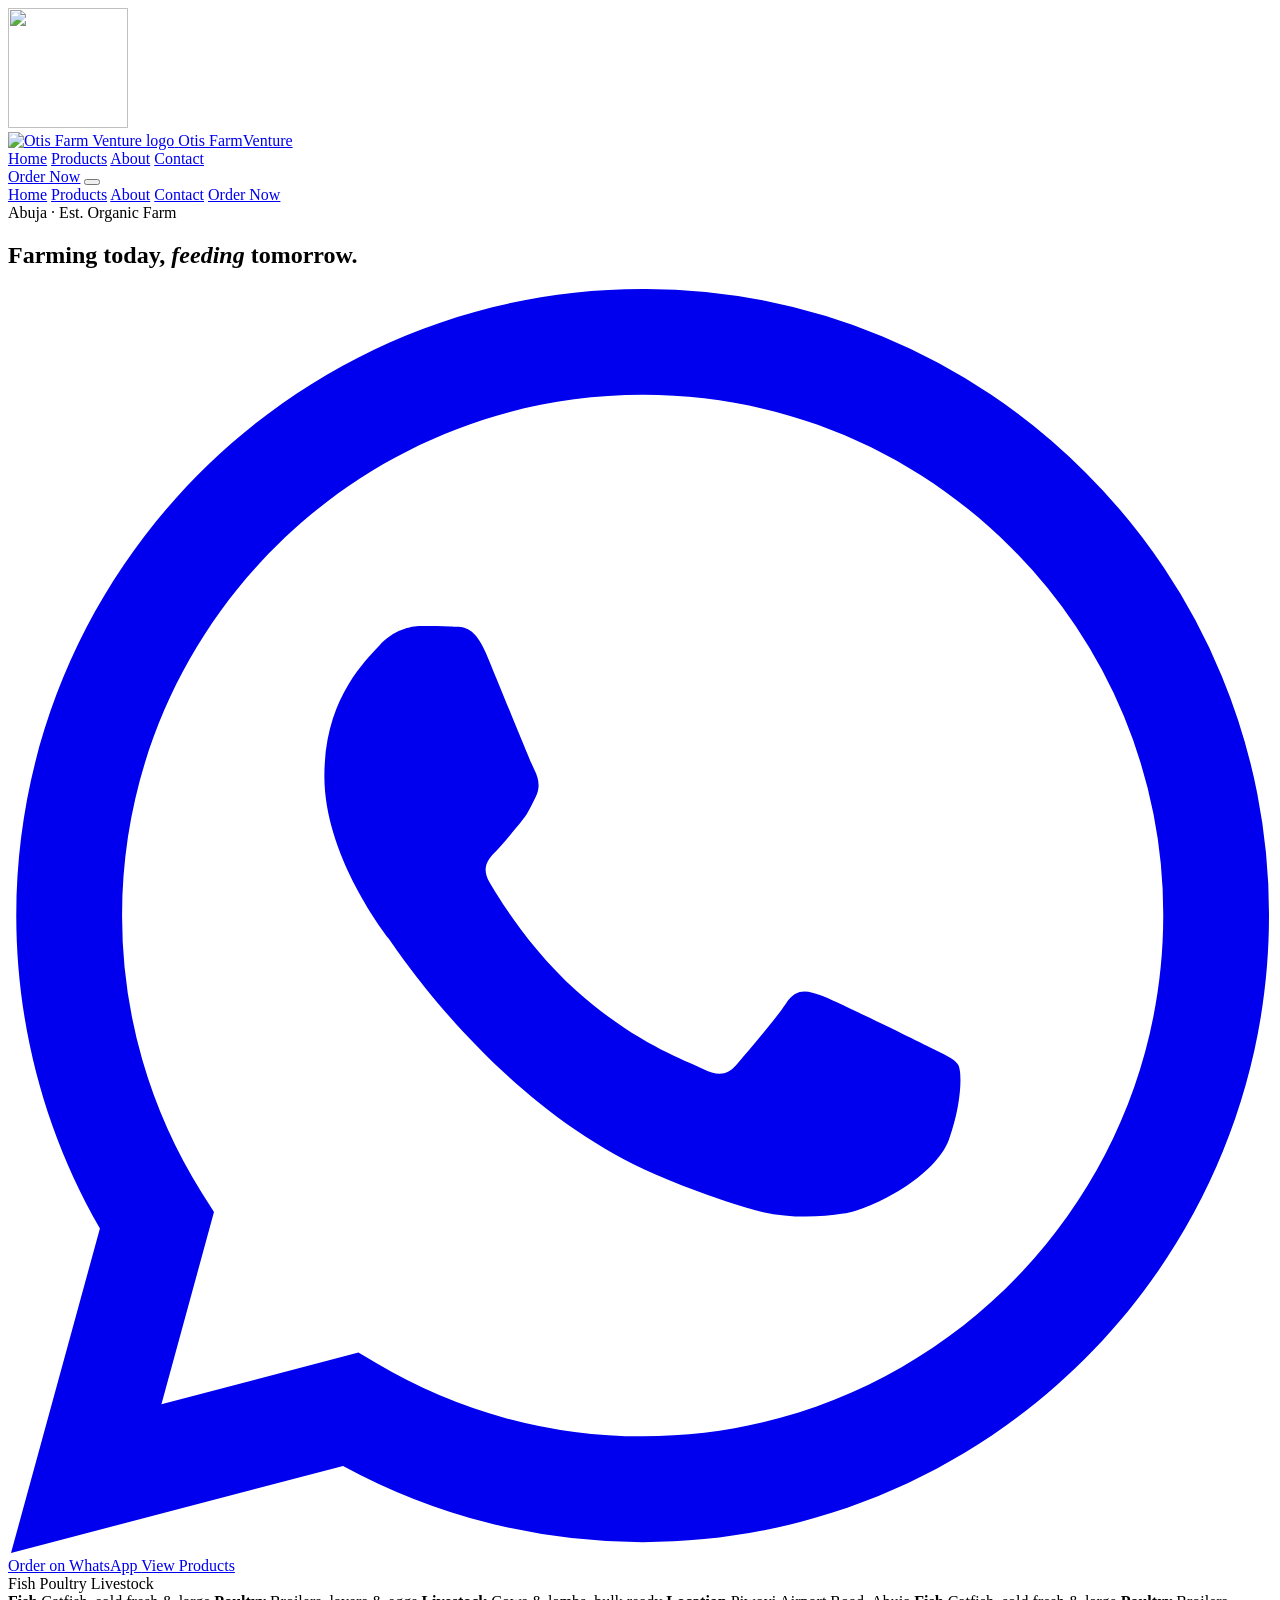
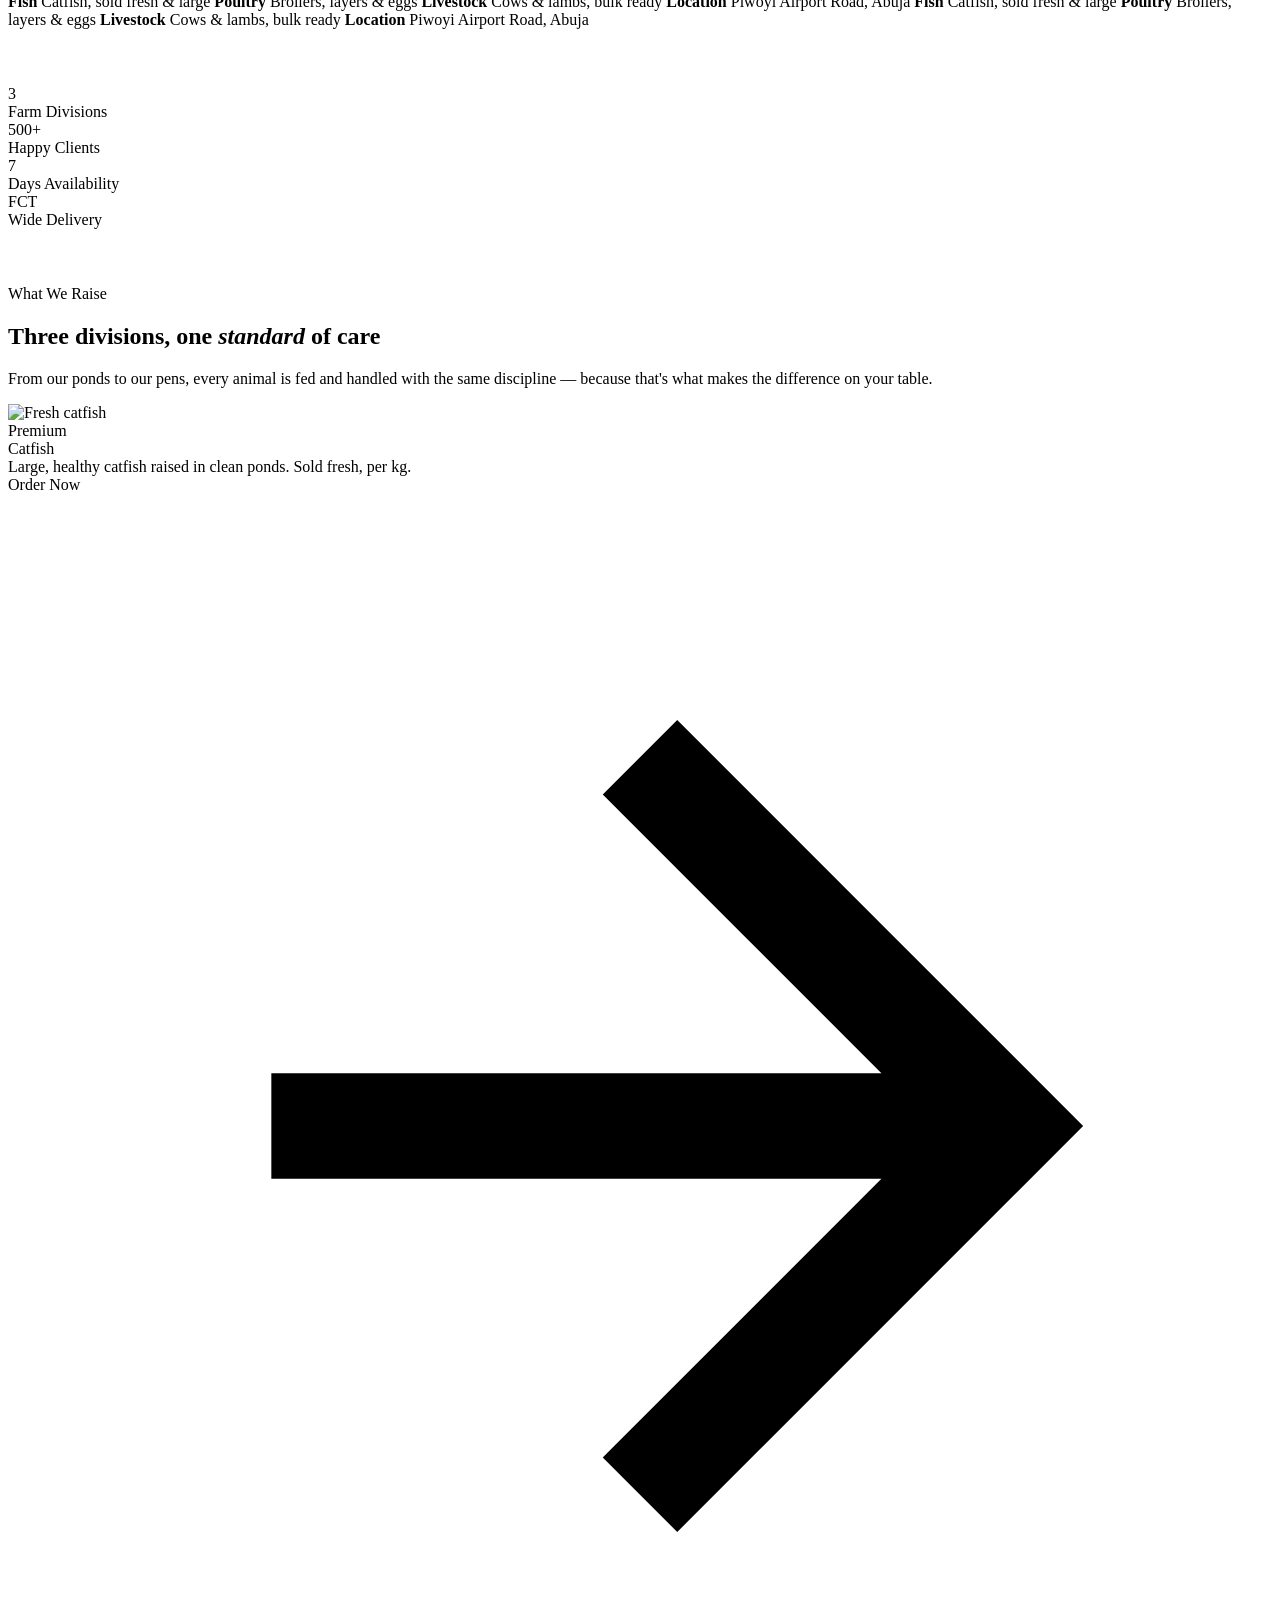
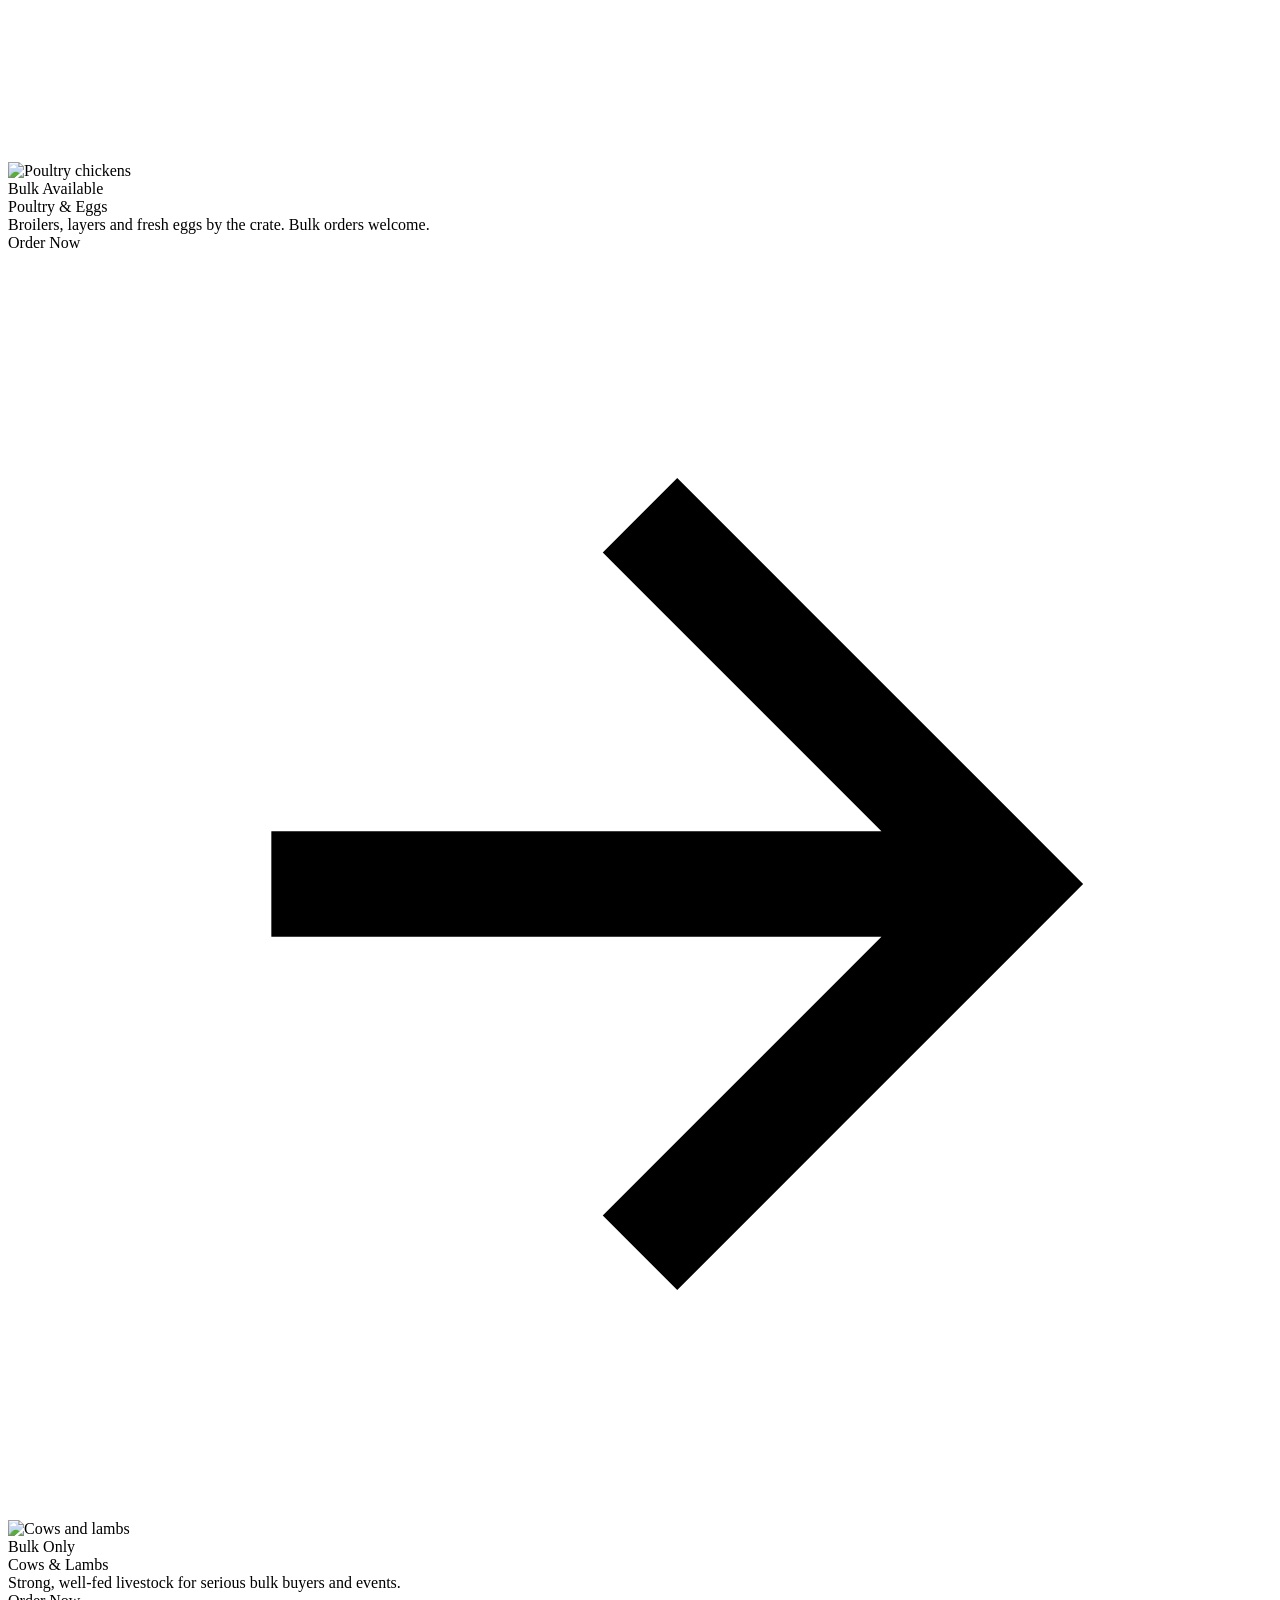
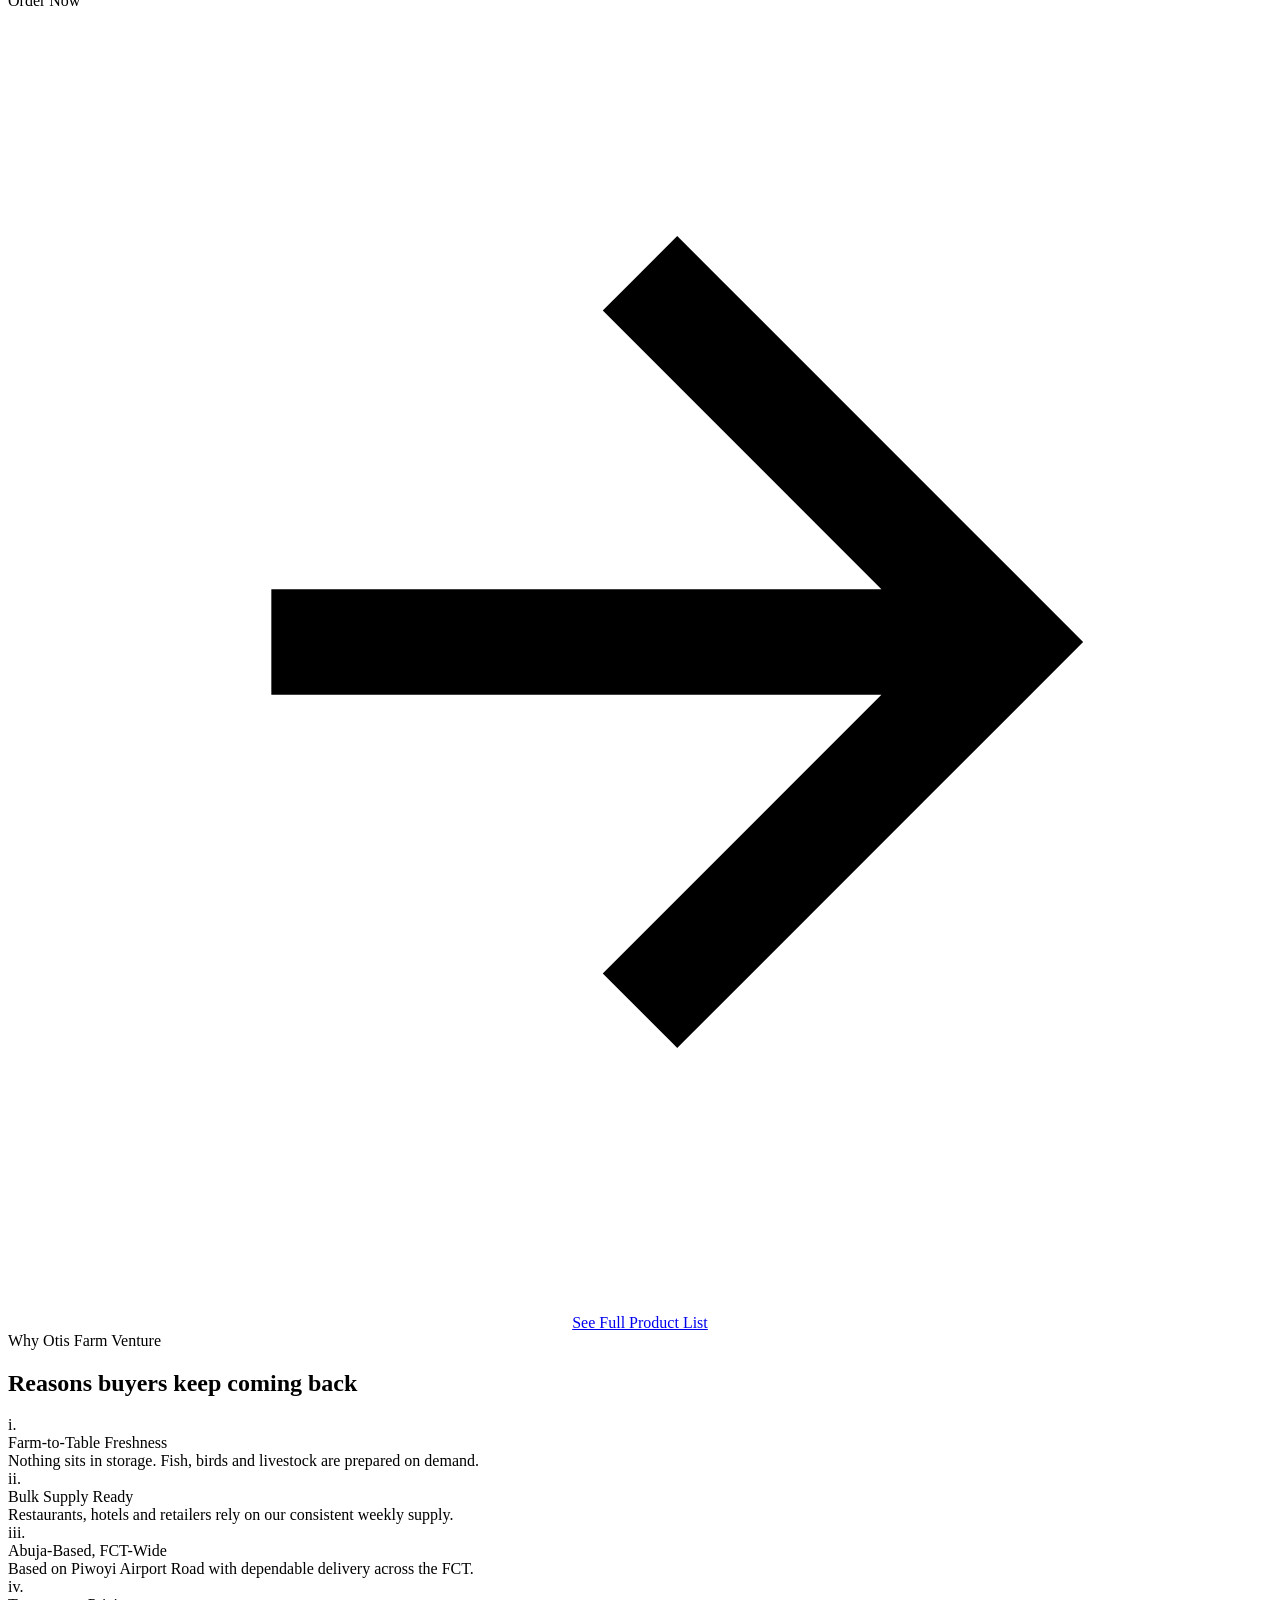
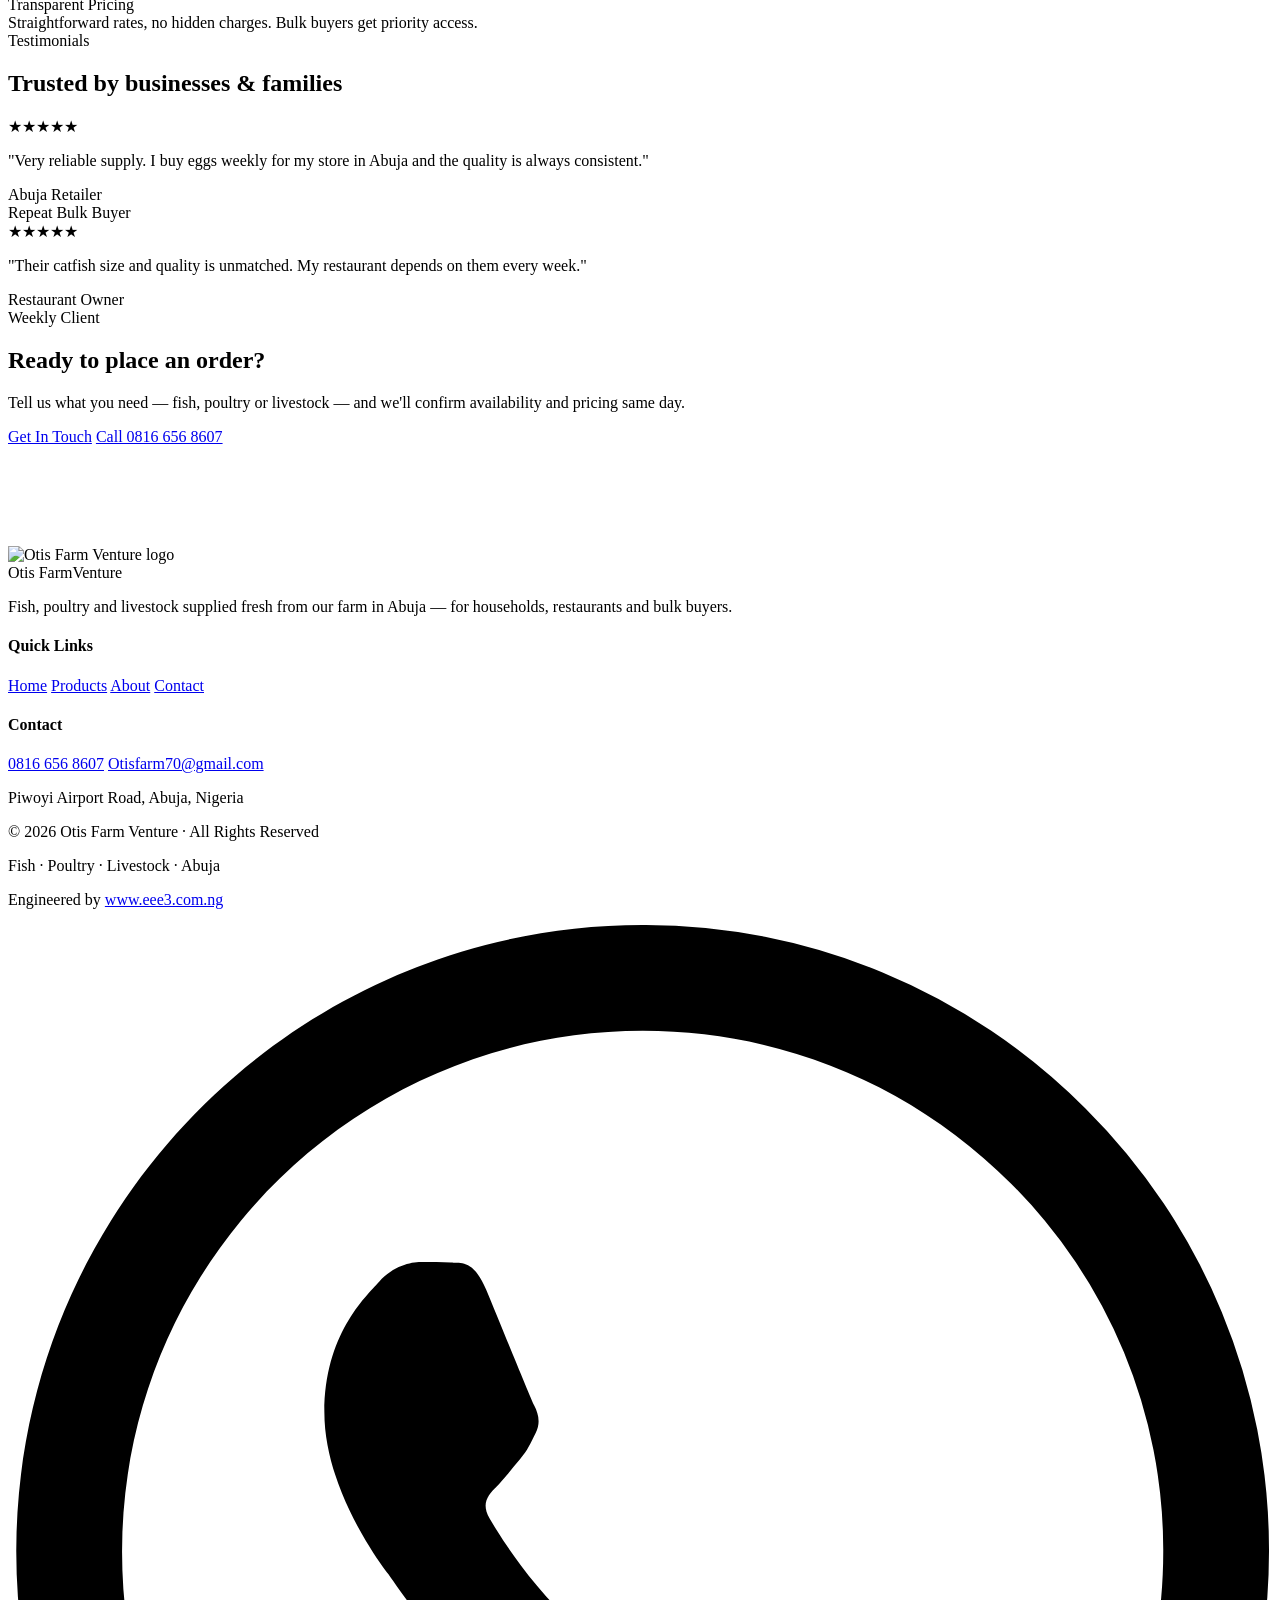
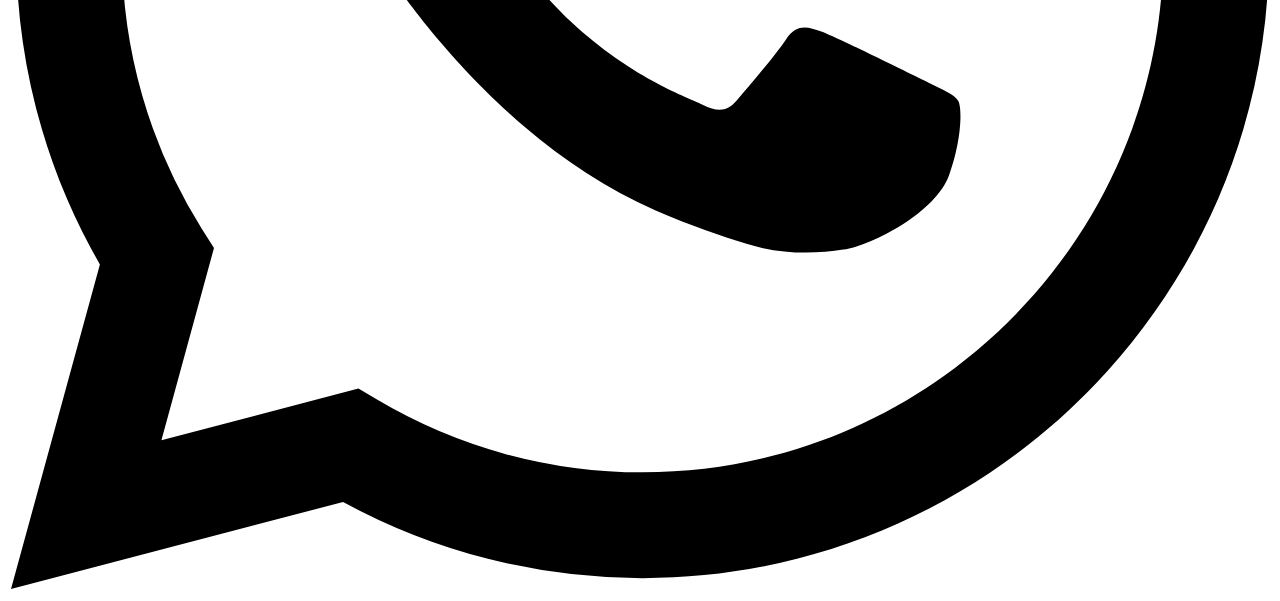
==== commit e95de73e: "Update print statement from 'Hello' to 'Goodbye'" ====
--- a/index.html
+++ b/index.html
@@ -1,923 +1,241 @@
 <!DOCTYPE html>
 <html lang="en">
 <head>
-    <meta charset="UTF-8">
-    <meta name="viewport" content="width=device-width, initial-scale=1.0">
-    <title>Otis Farm | Premium Livestock · Abuja</title>
-
-    <!-- Typography -->
-    <link rel="preconnect" href="https://fonts.googleapis.com">
-    <link rel="preconnect" href="https://fonts.gstatic.com" crossorigin>
-    <link href="https://fonts.googleapis.com/css2?family=Playfair+Display:ital,wght@0,600;0,700;1,600&family=DM+Sans:wght@300;400;500;600;700&display=swap" rel="stylesheet">
-
-    <style>
-        /* ============================================================
-           DESIGN SYSTEM — NOIR & FLAME
-           Black #000000 · Green #B0D43B · White #FFFFFF
-        ============================================================ */
-        :root {
-            --deep:        #000000;
-            --deep-2:      #121212;
-            --deep-3:      #1A1A1A;
-            --deep-4:      #242424;
-            --forest:      #FFFFFF;
-            --leaf:        #B0D43B;
-            --leaf-dim:    rgba(176,212,59,0.14);
-            --leaf-line:   rgba(176,212,59,0.22);
-            --earth:       #FFFFFF;
-            --cream:       #FFFFFF;
-            --sage:        #E0E0E0;
-            --white:       #FFFFFF;
-            --grey:        #B0B0B0;
-            --grey-lt:     #D4D4D4;
-            --wa:          #B0D43B;
-            --t:           all 0.45s cubic-bezier(0.165, 0.84, 0.44, 1);
-        }
-
-        *, *::before, *::after { margin:0; padding:0; box-sizing:border-box; }
-        html { scroll-behavior:smooth; }
-        body {
-            font-family: 'DM Sans', sans-serif;
-            background: var(--deep);
-            color: var(--white);
-            overflow-x: hidden;
-            line-height: 1.6;
-        }
-        h1, h2, h3, .serif { font-family: 'Playfair Display', serif; }
-
-        /* ============================================================
-           NAVBAR
-        ============================================================ */
-        .nav {
-            position: fixed; top:0; width:100%; z-index: 1000;
-            padding: 28px 8%;
-            display: flex; justify-content: space-between; align-items: center;
-            transition: background 0.4s ease, padding 0.4s ease;
-        }
-        .nav.scrolled {
-            background: rgba(15,31,22,0.96);
-            backdrop-filter: blur(16px);
-            padding: 16px 8%;
-            border-bottom: 1px solid var(--leaf-line);
-        }
-        .nav-logo {
-            font-family: 'Playfair Display', serif;
-            font-size: 1.5rem; font-weight: 700; letter-spacing: 3px;
-            color: var(--white); text-decoration: none;
-        }
-        .nav-logo span { color: var(--leaf); }
-        .nav-links { display: flex; align-items: center; gap: 34px; }
-        .nav-links a {
-            color: var(--grey-lt); text-decoration: none;
-            font-size: 0.78rem; font-weight: 500; letter-spacing: 2px;
-            text-transform: uppercase; transition: color 0.3s;
-        }
-        .nav-links a:hover { color: var(--leaf); }
-        .nav-wa {
-            padding: 10px 24px;
-            border: 1px solid var(--leaf);
-            color: var(--leaf); text-decoration: none;
-            font-size: 0.72rem; font-weight: 700; letter-spacing: 2px;
-            text-transform: uppercase; border-radius: 3px;
-            transition: var(--t);
-        }
-        .nav-wa:hover { background: var(--leaf); color: var(--deep); }
-
-        .hamburger {
-            display: none; flex-direction: column; gap: 5px;
-            cursor: pointer; background: none; border: none; padding: 4px;
-        }
-        .hamburger span {
-            display: block; width: 22px; height: 1.5px;
-            background: var(--white); transition: var(--t);
-        }
-        .hamburger.open span:nth-child(1) { transform: translateY(6.5px) rotate(45deg); }
-        .hamburger.open span:nth-child(2) { opacity: 0; }
-        .hamburger.open span:nth-child(3) { transform: translateY(-6.5px) rotate(-45deg); }
-
-        .mobile-menu {
-            display: none; flex-direction: column;
-            position: fixed; inset: 0; background: var(--deep);
-            z-index: 999; padding: 110px 8% 60px; gap: 0;
-        }
-        .mobile-menu.open { display: flex; }
-        .mobile-menu a {
-            font-family: 'Playfair Display', serif;
-            font-size: 2.4rem; font-weight: 600; color: var(--white);
-            text-decoration: none; padding: 14px 0;
-            border-bottom: 1px solid rgba(255,255,255,0.05);
-            transition: color 0.3s;
-        }
-        .mobile-menu a:hover { color: var(--leaf); }
-        .mobile-close {
-            position: absolute; top: 28px; right: 8%;
-            background: none; border: none; color: var(--white);
-            font-size: 1.6rem; cursor: pointer;
-        }
-
-        /* ============================================================
-           HERO
-        ============================================================ */
-        .hero {
-            height: 100vh; min-height: 680px;
-            position: relative;
-            display: flex; align-items: center;
-            padding: 0 8%; overflow: hidden;
-        }
-        .hero-bg {
-            position: absolute; top: 0; right: 0; bottom: 0; width: 70%;
-            background: url('images/hero image.jpeg') center/cover no-repeat;
-            opacity: 0.3;
-            transition: opacity 9s ease;
-        }
-        .hero-bg.loaded { opacity: 1; }
-        .hero-overlay {
-            position: absolute; top: 0; right: 0; bottom: 0; width: 70%;
-            background: linear-gradient(105deg, rgba(15,31,22,0.93) 0%, rgba(15,31,22,0.58) 55%, rgba(15,31,22,0.22) 100%);
-        }
-        .hero-content {
-            position: relative; z-index: 2;
-            max-width: 640px;
-        }
-        .hero-eyebrow {
-            font-size: 0.68rem; font-weight: 600; letter-spacing: 5px;
-            text-transform: uppercase; color: var(--leaf);
-            margin-bottom: 22px; display: block;
-            opacity: 0; animation: fadeUp 1s 0.3s forwards;
-        }
-        .hero h1 {
-            font-size: clamp(2.6rem, 6.5vw, 4.8rem);
-            font-weight: 700; line-height: 1.1;
-            letter-spacing: -0.5px; margin-bottom: 20px;
-            opacity: 0; animation: fadeUp 1s 0.5s forwards;
-        }
-        .hero h1 em { font-style: italic; color: var(--leaf); }
-        .hero-sub {
-            color: var(--grey-lt); font-size: 1.05rem; font-weight: 300;
-            max-width: 480px; line-height: 1.85; margin-bottom: 40px;
-            opacity: 0; animation: fadeUp 1s 0.7s forwards;
-        }
-        .hero-btns {
-            display: flex; gap: 14px; flex-wrap: wrap;
-            opacity: 0; animation: fadeUp 1s 0.9s forwards;
-        }
-        .btn-leaf {
-            display: inline-flex; align-items: center; gap: 9px;
-            padding: 15px 32px; background: var(--leaf); color: var(--deep);
-            text-decoration: none; font-size: 0.78rem; font-weight: 700;
-            letter-spacing: 2px; text-transform: uppercase; border-radius: 3px;
-            transition: var(--t); border: none; cursor: pointer; font-family: 'DM Sans', sans-serif;
-        }
-        .btn-leaf:hover { background: #89B02C; transform: translateY(-3px); box-shadow: 0 14px 40px rgba(176,212,59,0.35); }
-        .btn-outline {
-            display: inline-flex; align-items: center; gap: 9px;
-            padding: 15px 32px; border: 1px solid rgba(255,255,255,0.35);
-            color: var(--white); text-decoration: none;
-            font-size: 0.78rem; font-weight: 600; letter-spacing: 2px;
-            text-transform: uppercase; border-radius: 3px; transition: var(--t);
-        }
-        .btn-outline:hover { border-color: var(--leaf); color: var(--leaf); background: rgba(176,212,59,0.07); transform: translateY(-3px); }
-        .btn-call {
-            display: inline-flex; align-items: center; gap: 9px;
-            padding: 15px 28px; border: 1px solid rgba(255,255,255,0.15);
-            color: var(--grey-lt); text-decoration: none;
-            font-size: 0.78rem; font-weight: 600; letter-spacing: 2px;
-            text-transform: uppercase; border-radius: 3px; transition: var(--t);
-        }
-        .btn-call:hover { border-color: var(--leaf); color: var(--leaf); }
-
-        .hero-scroll {
-            position: absolute; bottom: 36px; left: 8%;
-            display: flex; align-items: center; gap: 14px;
-            color: var(--grey); font-size: 0.62rem; letter-spacing: 3px; text-transform: uppercase;
-            z-index: 2; opacity: 0; animation: fadeUp 1s 1.2s forwards;
-        }
-        .scroll-line { width: 50px; height: 1px; background: linear-gradient(to right, var(--leaf), transparent); }
-
-        /* ============================================================
-           STATS BAR
-        ============================================================ */
-        .stats-bar {
-            background: var(--deep-2);
-            border-top: 1px solid var(--leaf-line);
-            border-bottom: 1px solid var(--leaf-line);
-            padding: 36px 8%;
-            display: grid; grid-template-columns: repeat(4, 1fr); gap: 20px;
-        }
-        .stat { text-align: center; }
-        .stat-num {
-            font-family: 'Playfair Display', serif;
-            font-size: 2.6rem; font-weight: 700; color: var(--leaf); line-height: 1;
-        }
-        .stat-lbl {
-            font-size: 0.68rem; letter-spacing: 2.5px; text-transform: uppercase;
-            color: var(--grey); margin-top: 6px;
-        }
-
-        /* ============================================================
-           SHARED SECTION UTILITIES
-        ============================================================ */
-        .section { padding: 110px 8%; }
-        .eyebrow {
-            display: inline-block; font-size: 0.66rem; font-weight: 600;
-            letter-spacing: 4px; text-transform: uppercase; color: var(--leaf); margin-bottom: 14px;
-        }
-        .sec-hd { margin-bottom: 60px; }
-        .sec-hd.center { text-align: center; }
-        .sec-hd h2 { font-size: clamp(1.9rem, 4vw, 3rem); font-weight: 600; letter-spacing: -0.4px; line-height: 1.2; }
-        .sec-hd p { color: var(--grey); margin-top: 12px; font-size: 0.93rem; line-height: 1.85; }
-        .sec-hd.center p { max-width: 520px; margin: 12px auto 0; }
-
-        /* ============================================================
-           PRODUCTS GRID
-        ============================================================ */
-        .products-section { background: var(--deep-2); }
-        .products-grid {
-            display: grid; grid-template-columns: repeat(3, 1fr); gap: 20px;
-        }
-        .prod-card {
-            background: var(--deep-3); border-radius: 18px; overflow: hidden;
-            border: 1px solid rgba(176,212,59,0.06);
-            cursor: pointer; transition: var(--t);
-        }
-        .prod-card:hover {
-            transform: translateY(-8px);
-            box-shadow: 0 30px 60px rgba(0,0,0,0.5), 0 0 0 1px rgba(176,212,59,0.2);
-        }
-        .prod-img-wrap { position: relative; overflow: hidden; height: 220px; }
-        .prod-img { width: 100%; height: 100%; object-fit: cover; display: block; transition: transform 0.7s cubic-bezier(0.165,0.84,0.44,1); }
-        .prod-card:hover .prod-img { transform: scale(1.05); }
-        .prod-badge {
-            position: absolute; top: 16px; left: 16px;
-            background: var(--leaf); color: var(--deep);
-            font-size: 0.6rem; font-weight: 700; letter-spacing: 2px;
-            text-transform: uppercase; padding: 5px 12px; border-radius: 2px;
-        }
-        .prod-body { padding: 24px; }
-        .prod-title { font-size: 1rem; font-weight: 600; color: var(--white); margin-bottom: 5px; }
-        .prod-desc { font-size: 0.78rem; color: var(--grey); margin-bottom: 18px; }
-        .prod-cta {
-            display: flex; align-items: center; justify-content: space-between;
-            padding: 12px 16px; background: var(--deep-4);
-            border-radius: 9px; border: 1px solid rgba(176,212,59,0.07);
-            text-decoration: none; transition: var(--t);
-        }
-        .prod-cta:hover { background: var(--leaf); border-color: var(--leaf); }
-        .prod-cta span { font-size: 0.75rem; font-weight: 700; letter-spacing: 1.5px; text-transform: uppercase; color: var(--white); transition: color 0.3s; }
-        .prod-cta:hover span { color: var(--deep); }
-        .prod-cta svg { width: 16px; height: 16px; fill: var(--leaf); transition: fill 0.3s, transform 0.3s; }
-        .prod-cta:hover svg { fill: var(--deep); transform: translateX(4px); }
-
-        /* ============================================================
-           TRUST / TESTIMONIALS
-        ============================================================ */
-        .trust-section { background: var(--deep-2); }
-        .trust-grid { display: grid; grid-template-columns: 1fr 1fr; gap: 80px; align-items: center; max-width: 1100px; margin: 0 auto; }
-        .trust-left h2 { font-size: clamp(2rem, 4vw, 3rem); font-weight: 600; line-height: 1.2; margin-bottom: 18px; }
-        .trust-left h2 em { font-style: italic; color: var(--leaf); }
-        .trust-left p { color: var(--grey); font-size: 0.93rem; line-height: 1.9; }
-        .trust-points { display: flex; flex-direction: column; gap: 18px; }
-        .trust-pt {
-            display: flex; gap: 16px; align-items: flex-start;
-            padding: 20px 22px;
-            background: rgba(176,212,59,0.04);
-            border: 1px solid rgba(176,212,59,0.06);
-            border-left: 3px solid var(--leaf);
-            border-radius: 0 12px 12px 0;
-            transition: var(--t);
-        }
-        .trust-pt:hover { background: rgba(176,212,59,0.08); }
-        .tp-icon { font-size: 1.15rem; margin-top: 1px; flex-shrink: 0; }
-        .tp-title { font-size: 0.86rem; font-weight: 700; margin-bottom: 3px; }
-        .tp-desc { font-size: 0.8rem; color: var(--grey); line-height: 1.6; }
-
-        .testimonials-section { background: var(--deep); }
-        .testimonial-card {
-            background: var(--deep-2); border: 1px solid rgba(176,212,59,0.06);
-            border-radius: 18px; padding: 28px 30px; transition: var(--t);
-        }
-        .testimonial-card:hover { border-color: var(--leaf); transform: translateY(-4px); }
-        .testimonial-card p { font-style: italic; color: var(--grey-lt); line-height: 1.8; margin-bottom: 12px; }
-        .testimonial-card span { font-weight: 700; color: var(--leaf); }
-
-        /* ============================================================
-           WHY OTIS FARM
-        ============================================================ */
-        .why-section { background: var(--deep); }
-        .why-grid {
-            display: grid; grid-template-columns: repeat(4, 1fr); gap: 2px; margin-top: 56px;
-        }
-        .why-block {
-            padding: 46px 30px; background: var(--deep-2);
-            border: 1px solid rgba(176,212,59,0.04);
-            text-align: center; transition: var(--t);
-        }
-        .why-block:hover {
-            background: rgba(176,212,59,0.06);
-            border-color: rgba(176,212,59,0.2); transform: translateY(-4px);
-        }
-        .why-num {
-            font-family: 'Playfair Display', serif;
-            font-size: 2.8rem; font-weight: 700;
-            color: rgba(176,212,59,0.2); line-height: 1; margin-bottom: 14px;
-        }
-        .why-title { font-size: 0.95rem; font-weight: 700; margin-bottom: 9px; }
-        .why-desc { font-size: 0.8rem; color: var(--grey); line-height: 1.7; }
-
-        /* ============================================================
-           ABOUT
-        ============================================================ */
-        .about-section {
-            background: var(--cream); color: var(--deep);
-            border-radius: 60px 60px 0 0; position: relative; z-index: 10;
-        }
-        .about-section .eyebrow { color: var(--forest); }
-        .about-grid { display: grid; grid-template-columns: 1fr 1fr; gap: 80px; align-items: center; }
-        .about-img-wrap { position: relative; }
-        .about-img { width: 100%; max-height: 320px; height: 320px; object-fit: cover; object-position: top center; border-radius: 18px; display: block; }
-        .about-badge {
-            position: absolute; bottom: -22px; right: -22px;
-            background: var(--leaf); color: var(--deep);
-            padding: 20px 26px; border-radius: 12px;
-            font-family: 'Playfair Display', serif; font-size: 1.9rem; font-weight: 700;
-            line-height: 1.1; box-shadow: 0 20px 50px rgba(176,212,59,0.35);
-        }
-        .about-badge span {
-            display: block; font-family: 'DM Sans', sans-serif;
-            font-size: 0.66rem; font-weight: 700; letter-spacing: 2px;
-            text-transform: uppercase; margin-top: 4px; opacity: 0.7;
-        }
-        .about-text h2 { font-size: clamp(1.7rem, 3.5vw, 2.6rem); color: var(--deep); margin-bottom: 18px; line-height: 1.2; }
-        .about-text p { color: #E0E0E0; line-height: 1.9; font-size: 0.93rem; margin-bottom: 14px; }
-        .about-expanded { max-height: 0; overflow: hidden; opacity: 0; transition: max-height 0.7s ease, opacity 0.5s ease; }
-        .about-expanded.open { max-height: 600px; opacity: 1; }
-        .about-btn {
-            display: inline-flex; align-items: center; gap: 8px;
-            background: none; border: 1px solid rgba(176,212,59,0.25);
-            color: var(--forest); font-family: 'DM Sans', sans-serif;
-            font-size: 0.76rem; font-weight: 700; letter-spacing: 1.5px;
-            text-transform: uppercase; padding: 12px 22px;
-            border-radius: 50px; cursor: pointer; transition: var(--t); margin-top: 14px;
-        }
-        .about-btn:hover { border-color: var(--leaf); color: var(--forest); background: rgba(176,212,59,0.08); }
-        .about-btn .arr { transition: transform 0.4s; }
-        .about-btn.open .arr { transform: rotate(180deg); }
-
-        /* ============================================================
-           CONTACT
-        ============================================================ */
-        .contact-section { background: var(--deep); }
-        .contact-wrap {
-            display: grid; grid-template-columns: 1fr 380px; gap: 28px; align-items: start;
-        }
-        .contact-form-card {
-            background: var(--deep-2); border-radius: 24px; padding: 50px;
-            border: 1px solid rgba(176,212,59,0.07);
-        }
-        .contact-form-card h2 { font-size: clamp(1.7rem, 3.5vw, 2.4rem); margin-bottom: 8px; }
-        .contact-form-card > p { color: var(--grey); font-size: 0.88rem; margin-bottom: 32px; }
-        .cta-row { display: flex; gap: 12px; flex-wrap: wrap; margin-bottom: 40px; }
-        .btn-wa-g {
-            display: inline-flex; align-items: center; gap: 9px;
-            padding: 14px 28px; background: var(--wa); color: var(--white);
-            text-decoration: none; border-radius: 6px;
-            font-size: 0.76rem; font-weight: 700; letter-spacing: 1.5px;
-            text-transform: uppercase; transition: var(--t);
-        }
-        .btn-wa-g:hover { background: #89B02C; transform: translateY(-2px); box-shadow: 0 10px 30px rgba(176,212,59,0.3); }
-        .btn-call-dark {
-            display: inline-flex; align-items: center; gap: 8px;
-            padding: 14px 26px; border: 1px solid rgba(255,255,255,0.12);
-            color: var(--white); text-decoration: none; border-radius: 6px;
-            font-size: 0.76rem; font-weight: 600; letter-spacing: 1.5px;
-            text-transform: uppercase; transition: var(--t);
-        }
-        .btn-call-dark:hover { border-color: var(--leaf); color: var(--leaf); }
-        .cf-row { display: grid; grid-template-columns: 1fr 1fr; gap: 14px; }
-        .cf-group { margin-bottom: 14px; }
-        .cf-group label {
-            display: block; font-size: 0.68rem; font-weight: 700;
-            letter-spacing: 2px; text-transform: uppercase; color: var(--grey); margin-bottom: 7px;
-        }
-        .cf-group input, .cf-group select, .cf-group textarea {
-            width: 100%; padding: 13px 16px;
-            background: rgba(176,212,59,0.04);
-            border: 1px solid rgba(176,212,59,0.1); border-radius: 9px;
-            color: var(--white); font-family: 'DM Sans', sans-serif; font-size: 0.87rem;
-            outline: none; transition: 0.3s;
-        }
-        .cf-group input::placeholder, .cf-group textarea::placeholder { color: #BBBBBB; }
-        .cf-group select option { background: var(--deep-2); }
-        .cf-group input:focus, .cf-group select:focus, .cf-group textarea:focus { border-color: var(--leaf); background: rgba(176,212,59,0.07); }
-        .cf-group textarea { resize: vertical; min-height: 110px; }
-        .cf-submit {
-            width: 100%; padding: 15px; background: var(--leaf); color: var(--deep);
-            border: none; border-radius: 9px; font-family: 'DM Sans', sans-serif;
-            font-size: 0.8rem; font-weight: 700; letter-spacing: 2px;
-            text-transform: uppercase; cursor: pointer; transition: var(--t); margin-top: 4px;
-        }
-        .cf-submit:hover { background: #89B02C; transform: translateY(-2px); }
-        .cf-success {
-            display: none; text-align: center; padding: 20px;
-            background: rgba(176,212,59,0.07); border: 1px solid rgba(176,212,59,0.2);
-            border-radius: 9px; color: #7B8E25; font-weight: 600; margin-top: 12px; font-size: 0.86rem;
-        }
-
-        .contact-info-panel { display: flex; flex-direction: column; gap: 16px; }
-        .info-card {
-            background: var(--deep-2); border-radius: 18px; padding: 24px 26px;
-            border: 1px solid rgba(176,212,59,0.07);
-        }
-        .info-label {
-            font-size: 0.64rem; font-weight: 700; letter-spacing: 3px;
-            text-transform: uppercase; color: var(--grey); margin-bottom: 7px;
-        }
-        .info-card a, .info-card p {
-            color: var(--white); font-weight: 700; font-size: 0.92rem;
-            text-decoration: none; display: flex; align-items: center; gap: 10px;
-        }
-        .info-card a:hover { color: var(--leaf); }
-        .info-ico {
-            width: 34px; height: 34px; border-radius: 9px;
-            background: var(--leaf-dim); display: flex; align-items: center; justify-content: center;
-            font-size: 0.95rem; flex-shrink: 0;
-        }
-
-        /* ============================================================
-           FOOTER
-        ============================================================ */
-        .footer {
-            background: var(--deep);
-            border-top: 1px solid var(--leaf-line);
-            padding: 80px 8% 40px;
-        }
-        .footer-top { display: grid; grid-template-columns: 2fr 1fr 1fr; gap: 50px; margin-bottom: 56px; }
-        .footer-logo-txt {
-            font-family: 'Playfair Display', serif;
-            font-size: 1.7rem; font-weight: 700; letter-spacing: 3px; margin-bottom: 14px;
-        }
-        .footer-logo-txt span { color: var(--leaf); }
-        .footer-brand p { color: var(--grey); font-size: 0.83rem; line-height: 1.85; max-width: 270px; margin-bottom: 22px; }
-        .footer-col h4 {
-            font-size: 0.65rem; letter-spacing: 3px; text-transform: uppercase;
-            color: var(--leaf); margin-bottom: 18px;
-        }
-        .footer-col a { display: block; color: var(--grey); text-decoration: none; font-size: 0.83rem; margin-bottom: 11px; transition: 0.3s; }
-        .footer-col a:hover { color: var(--white); }
-        .footer-col p { color: var(--grey); font-size: 0.83rem; margin-bottom: 8px; }
-
-        .footer-bottom {
-            border-top: 1px solid rgba(255,255,255,0.04); padding-top: 26px;
-            display: flex; justify-content: space-between; align-items: center;
-            flex-wrap: wrap; gap: 12px;
-        }
-        .footer-bottom p { font-size: 0.7rem; color: var(--grey); letter-spacing: 2px; }
-
-        /* ============================================================
-           FLOATING WHATSAPP
-        ============================================================ */
-        .wa-float { position: fixed; bottom: 28px; right: 28px; z-index: 9999; }
-        .wa-float a {
-            display: flex; align-items: center; justify-content: center;
-            width: 58px; height: 58px; background: var(--wa);
-            border-radius: 50%; text-decoration: none;
-            box-shadow: 0 8px 32px rgba(176,212,59,0.45);
-            transition: var(--t); animation: waPulse 2.5s infinite;
-        }
-        .wa-float a:hover { transform: scale(1.1); box-shadow: 0 14px 44px rgba(176,212,59,0.55); animation: none; }
-        .wa-float svg { width: 26px; height: 26px; fill: white; }
-        @keyframes waPulse {
-            0%,100% { box-shadow: 0 8px 32px rgba(176,212,59,0.45); }
-            50% { box-shadow: 0 8px 48px rgba(176,212,59,0.7); }
-        }
-
-        /* ============================================================
-           ANIMATIONS
-        ============================================================ */
-        @keyframes fadeUp {
-            from { opacity: 0; transform: translateY(22px); }
-            to   { opacity: 1; transform: translateY(0); }
-        }
-        .reveal { opacity: 0; transform: translateY(28px); transition: opacity 0.7s ease, transform 0.7s ease; }
-        .reveal.visible { opacity: 1; transform: translateY(0); }
-        .rd1 { transition-delay: 0.1s; }
-        .rd2 { transition-delay: 0.2s; }
-        .rd3 { transition-delay: 0.3s; }
-
-        /* ============================================================
-           RESPONSIVE
-        ============================================================ */
-        @media(max-width:1100px) {
-            .products-grid { grid-template-columns: 1fr 1fr; }
-            .why-grid { grid-template-columns: repeat(2, 1fr); }
-            .footer-top { grid-template-columns: 1fr 1fr; gap: 36px; }
-            .contact-wrap { grid-template-columns: 1fr; }
-        }
-        @media(max-width:900px) {
-            .trust-grid { grid-template-columns: 1fr; gap: 48px; }
-            .about-grid { grid-template-columns: 1fr; }
-            .about-img-wrap { display: none; }
-            .stats-bar { grid-template-columns: repeat(2, 1fr); }
-        }
-        @media(max-width:768px) {
-            .nav-links { display: none; }
-            .hamburger { display: flex; }
-            .section { padding: 80px 5%; }
-            .products-grid { grid-template-columns: 1fr; }
-            .cf-row { grid-template-columns: 1fr; }
-            .contact-form-card { padding: 34px 22px; }
-            .footer-top { grid-template-columns: 1fr; gap: 32px; }
-            .footer-bottom { flex-direction: column; align-items: flex-start; }
-            .why-grid { grid-template-columns: 1fr; }
-        }
-        @media(max-width:480px) {
-            .hero-btns { flex-direction: column; align-items: flex-start; }
-            .cta-row { flex-direction: column; }
-            .stats-bar { grid-template-columns: repeat(2, 1fr); padding: 28px 5%; }
-        }
-    </style>
+<meta charset="UTF-8">
+<meta name="viewport" content="width=device-width, initial-scale=1.0">
+<title>Otis Farm Venture | Fish · Poultry · Livestock — Abuja</title>
+<meta name="description" content="Otis Farm Venture supplies premium fish, poultry and livestock across Abuja. Farming today, feeding tomorrow.">
+<link rel="preconnect" href="https://fonts.googleapis.com">
+<link rel="preconnect" href="https://fonts.gstatic.com" crossorigin>
+<link href="https://fonts.googleapis.com/css2?family=Fraunces:ital,opsz,wght@0,9..144,400;0,9..144,500;0,9..144,600;0,9..144,700;1,9..144,500;1,9..144,600&family=DM+Sans:wght@400;500;600;700&display=swap" rel="stylesheet">
+<link rel="stylesheet" href="style.css">
+<link rel="icon" href="images/logo.webp">
 </head>
 <body>
 
-<!-- NAVIGATION -->
+<div id="curtain">
+  <div class="curtain-ring"></div>
+  <div class="curtain-mark"><img src="images/logo.webp" alt="" width="120" height="120"></div>
+</div>
+
+<!-- NAV -->
 <nav class="nav" id="mainNav">
-    <a href="#" class="nav-logo">Otis <span>Farm</span></a>
-    <div class="nav-links">
-        <a href="#">Home</a>
-        <a href="#products">Products</a>
-        <a href="#testimonials">Reviews</a>
-        <a href="#about">About</a>
-        <a href="#contact">Contact</a>
-        <a href="https://wa.me/2348123456789?text=Hello%20Otis%20Farm%2C%20I%20want%20to%20make%20an%20order" target="_blank" class="nav-wa">WhatsApp</a>
-    </div>
-    <button class="hamburger" id="hamburger" onclick="toggleMenu()">
-        <span></span><span></span><span></span>
-    </button>
+  <a href="index.html" class="nav-logo">
+    <img src="images/logo.webp" alt="Otis Farm Venture logo" width="40" height="40">
+    <span class="nav-logo-txt">Otis Farm<span>Venture</span></span>
+  </a>
+  <div class="nav-links">
+    <a href="index.html" class="active">Home</a>
+    <a href="products.html">Products</a>
+    <a href="about.html">About</a>
+    <a href="contact.html">Contact</a>
+  </div>
+  <a href="contact.html" class="btn btn-gold nav-cta">Order Now</a>
+  <button class="hamburger" id="hamburger" onclick="toggleMenu()" aria-label="Menu">
+    <span></span><span></span><span></span>
+  </button>
 </nav>
-
 <div class="mobile-menu" id="mobileMenu">
-    <button class="mobile-close" onclick="toggleMenu()">✕</button>
-    <a href="#" onclick="toggleMenu()">Home</a>
-    <a href="#products" onclick="toggleMenu()">Products</a>
-    <a href="#testimonials" onclick="toggleMenu()">Reviews</a>
-    <a href="#about" onclick="toggleMenu()">About</a>
-    <a href="#contact" onclick="toggleMenu()">Contact</a>
+  <a href="index.html" class="active">Home</a>
+  <a href="products.html">Products</a>
+  <a href="about.html">About</a>
+  <a href="contact.html">Contact</a>
+  <a href="contact.html" class="btn btn-gold mm-cta">Order Now</a>
 </div>
 
 <!-- HERO -->
-<section class="hero" id="hero">
-    <div class="hero-bg" id="heroBg"></div>
-    <div class="hero-overlay"></div>
-    <div class="hero-content">
-        <span class="hero-eyebrow">Premium Livestock · Abuja</span>
-        <h1>Farm <em>Fresh.</em><br>Delivered.</h1>
-        <p class="hero-sub">Healthy chickens, fresh eggs, catfish, lambs, and cows. Reliable supply for serious buyers and businesses since 2018.</p>
-        <div class="hero-btns">
-            <a href="https://wa.me/2348123456789?text=Hello%20I%20want%20to%20order%20from%20Otis%20Farm" target="_blank" class="btn-leaf">
-                <svg width="16" height="16" viewBox="0 0 24 24" fill="currentColor"><path d="M17.472 14.382c-.297-.149-1.758-.867-2.03-.967-.273-.099-.471-.148-.67.15-.197.297-.767.966-.94 1.164-.173.199-.347.223-.644.075-.297-.15-1.255-.463-2.39-1.475-.883-.788-1.48-1.761-1.653-2.059-.173-.297-.018-.458.13-.606.134-.133.298-.347.446-.52.149-.174.198-.298.298-.497.099-.198.05-.371-.025-.52-.075-.149-.669-1.612-.916-2.207-.242-.579-.487-.5-.669-.51-.173-.008-.371-.01-.57-.01-.198 0-.52.074-.792.372-.272.297-1.04 1.016-1.04 2.479 0 1.462 1.065 2.875 1.213 3.074.149.198 2.096 3.2 5.077 4.487.709.306 1.262.489 1.694.625.712.227 1.36.195 1.871.118.571-.085 1.758-.719 2.006-1.413.248-.694.248-1.289.173-1.413-.074-.124-.272-.198-.57-.347m-5.421 7.403h-.004a9.87 9.87 0 01-5.031-1.378l-.361-.214-3.741.982.998-3.648-.235-.374a9.86 9.86 0 01-1.51-5.26c.001-5.45 4.436-9.884 9.888-9.884 2.64 0 5.122 1.03 6.988 2.898a9.825 9.825 0 012.893 6.994c-.003 5.45-4.437 9.884-9.885 9.884m8.413-18.297A11.815 11.815 0 0012.05 0C5.495 0 .16 5.335.157 11.892c0 2.096.547 4.142 1.588 5.945L.057 24l6.305-1.654a11.882 11.882 0 005.683 1.448h.005c6.554 0 11.89-5.335 11.893-11.893a11.821 11.821 0 00-3.48-8.413z"/></svg>
-                Order on WhatsApp
-            </a>
-            <a href="#products" class="btn-outline">Browse Products</a>
-            <a href="tel:+2348123456789" class="btn-call">📞 Call Now</a>
+<section class="hero">
+  <div class="hero-bg" id="heroBg"></div>
+  <div class="hero-content">
+    <span class="eyebrow hero-eyebrow">Abuja · Est. Organic Farm</span>
+    <h1>Farming today, <em>feeding</em> tomorrow.</h1>
+    <p class="hero-sub"></p>
+    <div class="hero-btns">
+      <a href="https://wa.me/2348166568607?text=Hello%20Otis%20Farm%20Venture%2C%20I%20want%20to%20make%20an%20order" target="_blank" class="btn btn-gold">
+        <svg viewBox="0 0 24 24" fill="currentColor"><path d="M17.472 14.382c-.297-.149-1.758-.867-2.03-.967-.273-.099-.471-.148-.67.15-.197.297-.767.966-.94 1.164-.173.199-.347.223-.644.075-.297-.15-1.255-.463-2.39-1.475-.883-.788-1.48-1.761-1.653-2.059-.173-.297-.018-.458.13-.606.134-.133.298-.347.446-.52.149-.174.198-.298.298-.497.099-.198.05-.371-.025-.52-.075-.149-.669-1.612-.916-2.207-.242-.579-.487-.5-.669-.51-.173-.008-.371-.01-.57-.01-.198 0-.52.074-.792.372-.272.297-1.04 1.016-1.04 2.479 0 1.462 1.065 2.875 1.213 3.074.149.198 2.096 3.2 5.077 4.487.709.306 1.262.489 1.694.625.712.227 1.36.195 1.871.118.571-.085 1.758-.719 2.006-1.413.248-.694.248-1.289.173-1.413-.074-.124-.272-.198-.57-.347m-5.421 7.403h-.004a9.87 9.87 0 01-5.031-1.378l-.361-.214-3.741.982.998-3.648-.235-.374a9.86 9.86 0 01-1.51-5.26c.001-5.45 4.436-9.884 9.888-9.884 2.64 0 5.122 1.03 6.988 2.898a9.825 9.825 0 012.893 6.994c-.003 5.45-4.437 9.884-9.885 9.884m8.413-18.297A11.815 11.815 0 0012.05 0C5.495 0 .16 5.335.157 11.892c0 2.096.547 4.142 1.588 5.945L.057 24l6.305-1.654a11.882 11.882 0 005.683 1.448h.005c6.554 0 11.89-5.335 11.893-11.893a11.821 11.821 0 00-3.48-8.413z"/></svg>
+        Order on WhatsApp
+      </a>
+      <a href="products.html" class="btn btn-glass">View Products</a>
+    </div>
+    <div class="ticket">
+      <span class="ticket-item glass"><span class="dot"></span>Fish</span>
+      <span class="ticket-item glass"><span class="dot"></span>Poultry</span>
+      <span class="ticket-item glass"><span class="dot"></span>Livestock</span>
+    </div>
+  </div>
+</section>
+
+<!-- MARQUEE -->
+<div class="marquee">
+  <div class="marquee-track">
+    <span><b>Fish</b> Catfish, sold fresh &amp; large</span>
+    <span><b>Poultry</b> Broilers, layers &amp; eggs</span>
+    <span><b>Livestock</b> Cows &amp; lambs, bulk ready</span>
+    <span><b>Location</b> Piwoyi Airport Road, Abuja</span>
+    <span><b>Fish</b> Catfish, sold fresh &amp; large</span>
+    <span><b>Poultry</b> Broilers, layers &amp; eggs</span>
+    <span><b>Livestock</b> Cows &amp; lambs, bulk ready</span>
+    <span><b>Location</b> Piwoyi Airport Road, Abuja</span>
+  </div>
+</div>
+
+<!-- STATS -->
+<section class="section" style="padding-top:56px; padding-bottom:56px;">
+  <div class="section-in stats-grid">
+    <div class="stat glass reveal"><div class="stat-num js-count">3</div><div class="stat-lbl">Farm Divisions</div></div>
+    <div class="stat glass reveal rd1"><div class="stat-num js-count">500+</div><div class="stat-lbl">Happy Clients</div></div>
+    <div class="stat glass reveal rd2"><div class="stat-num js-count">7</div><div class="stat-lbl">Days Availability</div></div>
+    <div class="stat glass reveal rd3"><div class="stat-num">FCT</div><div class="stat-lbl">Wide Delivery</div></div>
+  </div>
+</section>
+
+<!-- FEATURED PRODUCTS -->
+<section class="section">
+  <div class="section-in">
+    <div class="sec-hd reveal">
+      <span class="eyebrow">What We Raise</span>
+      <h2>Three divisions, one <em>standard</em> of care</h2>
+      <p>From our ponds to our pens, every animal is fed and handled with the same discipline — because that's what makes the difference on your table.</p>
+    </div>
+    <div class="products-grid">
+      <div class="prod-card glass reveal" onclick="order('Catfish')">
+        <div class="prod-img-wrap"><img class="prod-img" src="images/catfish.webp" alt="Fresh catfish" loading="lazy" decoding="async"><div class="prod-badge">Premium</div></div>
+        <div class="prod-body">
+          <div class="prod-title">Catfish</div>
+          <div class="prod-desc">Large, healthy catfish raised in clean ponds. Sold fresh, per kg.</div>
+          <a class="prod-cta"><span>Order Now</span><svg viewBox="0 0 24 24" fill="none" stroke="currentColor" stroke-width="2"><path d="M5 12h14M12 5l7 7-7 7"/></svg></a>
         </div>
-    </div>
-    <div class="hero-scroll">
-        <div class="scroll-line"></div>
-        <span>Scroll</span>
-    </div>
-</section>
-
-<!-- STATS BAR -->
-<div class="stats-bar reveal">
-    <div class="stat"><div class="stat-num">2018</div><div class="stat-lbl">Established</div></div>
-    <div class="stat"><div class="stat-num">500+</div><div class="stat-lbl">Happy Customers</div></div>
-    <div class="stat"><div class="stat-num">Abuja</div><div class="stat-lbl">Based & Trusted</div></div>
-    <div class="stat"><div class="stat-num">Bulk</div><div class="stat-lbl">Supply Ready</div></div>
-</div>
-
-<!-- PRODUCTS -->
-<section id="products" class="section products-section">
+      </div>
+      <div class="prod-card glass reveal rd1" onclick="order('Poultry Chickens')">
+        <div class="prod-img-wrap"><img class="prod-img" src="images/Poultry%20Chickens.webp" alt="Poultry chickens" loading="lazy" decoding="async"><div class="prod-badge">Bulk Available</div></div>
+        <div class="prod-body">
+          <div class="prod-title">Poultry &amp; Eggs</div>
+          <div class="prod-desc">Broilers, layers and fresh eggs by the crate. Bulk orders welcome.</div>
+          <a class="prod-cta"><span>Order Now</span><svg viewBox="0 0 24 24" fill="none" stroke="currentColor" stroke-width="2"><path d="M5 12h14M12 5l7 7-7 7"/></svg></a>
+        </div>
+      </div>
+      <div class="prod-card glass reveal rd2" onclick="order('Cows and Lambs')">
+        <div class="prod-img-wrap"><img class="prod-img" src="images/livestock.webp" alt="Cows and lambs" loading="lazy" decoding="async"><div class="prod-badge">Bulk Only</div></div>
+        <div class="prod-body">
+          <div class="prod-title">Cows &amp; Lambs</div>
+          <div class="prod-desc">Strong, well-fed livestock for serious bulk buyers and events.</div>
+          <a class="prod-cta"><span>Order Now</span><svg viewBox="0 0 24 24" fill="none" stroke="currentColor" stroke-width="2"><path d="M5 12h14M12 5l7 7-7 7"/></svg></a>
+        </div>
+      </div>
+    </div>
+    <div style="text-align:center; margin-top:36px;">
+      <a href="products.html" class="btn btn-ghost">See Full Product List</a>
+    </div>
+  </div>
+</section>
+
+<!-- WHY US -->
+<section class="section" style="background:var(--ink-2);">
+  <div class="section-in">
     <div class="sec-hd center reveal">
-        <span class="eyebrow">Our Products</span>
-        <h2>Premium Livestock & Poultry</h2>
-        <p>Fresh from our farm to your table. Consistent quality, competitive pricing, and reliable delivery.</p>
-    </div>
-    <div class="products-grid">
-
-        <div class="prod-card reveal" onclick="order('Eggs (Crates)')">
-            <div class="prod-img-wrap">
-                <img class="prod-img" src="images/Fresh Eggs (Crates).png" alt="Fresh Eggs" loading="lazy" decoding="async">
-                <div class="prod-badge">Best Seller</div>
-            </div>
-            <div class="prod-body">
-                <div class="prod-title">Eggs (Crates)</div>
-                <div class="prod-desc">Fresh farm eggs • Starting from ₦X per crate</div>
-                <a class="prod-cta">
-                    <span>Order Now</span>
-                    <svg viewBox="0 0 24 24"><path d="M5 12h14M12 5l7 7-7 7"/></svg>
-                </a>
-            </div>
-        </div>
-
-        <div class="prod-card reveal rd1" onclick="order('Poultry Chickens')">
-            <div class="prod-img-wrap">
-                <img class="prod-img" src="images/Poultry Chickens.png" alt="Poultry Chickens" loading="lazy" decoding="async">
-                <div class="prod-badge">Bulk Available</div>
-            </div>
-            <div class="prod-body">
-                <div class="prod-title">Poultry Chickens</div>
-                <div class="prod-desc">Healthy broilers & layers • Bulk orders welcome</div>
-                <a class="prod-cta">
-                    <span>Order Now</span>
-                    <svg viewBox="0 0 24 24"><path d="M5 12h14M12 5l7 7-7 7"/></svg>
-                </a>
-            </div>
-        </div>
-
-        <div class="prod-card reveal rd2" onclick="order('Catfish')">
-            <div class="prod-img-wrap">
-                <img class="prod-img" src="images/catfish.png" alt="Catfish" loading="lazy" decoding="async">
-                <div class="prod-badge">Premium</div>
-            </div>
-            <div class="prod-body">
-                <div class="prod-title">Catfish</div>
-                <div class="prod-desc">Large, healthy catfish • Sold per kg</div>
-                <a class="prod-cta">
-                    <span>Order Now</span>
-                    <svg viewBox="0 0 24 24"><path d="M5 12h14M12 5l7 7-7 7"/></svg>
-                </a>
-            </div>
-        </div>
-
-        <div class="prod-card reveal" onclick="order('Lambs')">
-            <div class="prod-img-wrap">
-                <img class="prod-img" src="images/Lambs.png" alt="Lambs" loading="lazy" decoding="async">
-                <div class="prod-badge">Limited Stock</div>
-            </div>
-            <div class="prod-body">
-                <div class="prod-title">Lambs</div>
-                <div class="prod-desc">Strong & healthy • Limited weekly availability</div>
-                <a class="prod-cta">
-                    <span>Order Now</span>
-                    <svg viewBox="0 0 24 24"><path d="M5 12h14M12 5l7 7-7 7"/></svg>
-                </a>
-            </div>
-        </div>
-
-        <div class="prod-card reveal rd1" onclick="order('Cows')">
-            <div class="prod-img-wrap">
-                <img class="prod-img" src="images/Cows.png" alt="Cows" loading="lazy" decoding="async">
-                <div class="prod-badge">Bulk Only</div>
-            </div>
-            <div class="prod-body">
-                <div class="prod-title">Cows</div>
-                <div class="prod-desc">Quality cattle • For serious bulk buyers</div>
-                <a class="prod-cta">
-                    <span>Order Now</span>
-                    <svg viewBox="0 0 24 24"><path d="M5 12h14M12 5l7 7-7 7"/></svg>
-                </a>
-            </div>
-        </div>
-
-    </div>
+      <span class="eyebrow">Why Otis Farm Venture</span>
+      <h2>Reasons buyers keep coming back</h2>
+    </div>
+    <div class="why-grid">
+      <div class="why-block glass reveal">
+        <div class="why-num">i.</div>
+        <div class="why-title">Farm-to-Table Freshness</div>
+        <div class="why-desc">Nothing sits in storage. Fish, birds and livestock are prepared on demand.</div>
+      </div>
+      <div class="why-block glass reveal rd1">
+        <div class="why-num">ii.</div>
+        <div class="why-title">Bulk Supply Ready</div>
+        <div class="why-desc">Restaurants, hotels and retailers rely on our consistent weekly supply.</div>
+      </div>
+      <div class="why-block glass reveal rd2">
+        <div class="why-num">iii.</div>
+        <div class="why-title">Abuja-Based, FCT-Wide</div>
+        <div class="why-desc">Based on Piwoyi Airport Road with dependable delivery across the FCT.</div>
+      </div>
+      <div class="why-block glass reveal rd3">
+        <div class="why-num">iv.</div>
+        <div class="why-title">Transparent Pricing</div>
+        <div class="why-desc">Straightforward rates, no hidden charges. Bulk buyers get priority access.</div>
+      </div>
+    </div>
+  </div>
 </section>
 
 <!-- TESTIMONIALS -->
-<section id="testimonials" class="section testimonials-section">
+<section class="section">
+  <div class="section-in">
     <div class="sec-hd center reveal">
-        <span class="eyebrow">Testimonials</span>
-        <h2>Trusted by Businesses & Families</h2>
-        <p>Hear from the customers who rely on us every week.</p>
-    </div>
-    <div class="trust-grid" style="grid-template-columns:1fr 1fr; max-width:900px; margin:0 auto;">
-        <div class="testimonial-card reveal">
-            <p>"Very reliable supply. I buy eggs weekly for my store in Abuja. Quality is always consistent."</p>
-            <span>– Abuja Retailer</span>
-        </div>
-        <div class="testimonial-card reveal rd1">
-            <p>"Their catfish size and quality is unmatched. My restaurant depends on them."</p>
-            <span>– Restaurant Owner</span>
-        </div>
-    </div>
-</section>
-
-<!-- WHY OTIS FARM -->
-<section class="section why-section">
-    <div class="sec-hd center reveal">
-        <span class="eyebrow">Why Otis Farm</span>
-        <h2>Four Reasons Buyers Choose Us</h2>
-    </div>
-    <div class="why-grid">
-        <div class="why-block reveal">
-            <div class="why-num">01</div>
-            <div class="why-title">Farm‑to‑Table Freshness</div>
-            <div class="why-desc">Every product is harvested or collected on demand. We don't store for long.</div>
-        </div>
-        <div class="why-block reveal rd1">
-            <div class="why-num">02</div>
-            <div class="why-title">Bulk Supply Experts</div>
-            <div class="why-desc">Restaurants, hotels, and retailers rely on our consistent weekly deliveries.</div>
-        </div>
-        <div class="why-block reveal rd2">
-            <div class="why-num">03</div>
-            <div class="why-title">Abuja‑Based Reliability</div>
-            <div class="why-desc">Located in Abuja with fast, dependable delivery across the FCT and beyond.</div>
-        </div>
-        <div class="why-block reveal rd3">
-            <div class="why-num">04</div>
-            <div class="why-title">Transparent Pricing</div>
-            <div class="why-desc">Competitive rates with no hidden charges. Bulk buyers enjoy priority access.</div>
-        </div>
-    </div>
-</section>
-
-<!-- ABOUT -->
-<section id="about" class="section about-section">
-    <div class="about-grid">
-        <div class="about-img-wrap reveal">
-            <img class="about-img" src="images/livestock.png" alt="Otis Farm Livestock" loading="lazy" decoding="async">
-            <div class="about-badge">500+<span>Happy Clients</span></div>
-        </div>
-        <div class="reveal rd1">
-            <span class="eyebrow">About Otis Farm</span>
-            <h2 style="color:var(--deep);font-size:clamp(1.8rem,3.5vw,2.6rem);margin-bottom:18px;line-height:1.2">Abuja's Trusted<br>Livestock Farm</h2>
-            <p style="color:#D4D4D4;line-height:1.9;font-size:0.93rem;margin-bottom:14px">We are a trusted livestock farm based in Abuja, Nigeria, supplying high‑quality poultry, fish, and farm animals to businesses, retailers, and bulk buyers since 2018.</p>
-            <p style="color:#D4D4D4;line-height:1.9;font-size:0.93rem;margin-bottom:14px">Our focus on proper feeding, hygiene, and a consistent supply chain means you get the best every time. Bulk buyers get priority access, and early reservations are recommended due to high demand.</p>
-            <div class="about-expanded" id="aboutExp">
-                <p style="color:#D4D4D4;line-height:1.9;font-size:0.93rem;margin-top:12px;margin-bottom:14px">We believe in transparency and quality. From our farm to your table, every product is handled with care. Our team is dedicated to ensuring that you receive fresh, healthy livestock — exactly as ordered.</p>
-                <p style="color:#D4D4D4;line-height:1.9;font-size:0.93rem;margin-bottom:14px">📍 Located in Abuja, serving restaurants, hotels, and households across Nigeria.</p>
-            </div>
-            <button class="about-btn" id="aboutBtn" onclick="toggleAbout()">
-                Read More <span class="arr">↓</span>
-            </button>
-        </div>
-    </div>
-</section>
-
-<!-- CONTACT -->
-<section id="contact" class="section contact-section">
-    <div class="sec-hd center reveal" style="margin-bottom:50px">
-        <span class="eyebrow">Get In Touch</span>
-        <h2>Place Your Order<br>or Enquiry</h2>
-    </div>
-    <div class="contact-wrap reveal">
-        <div class="contact-form-card">
-            <h2>Send a Message</h2>
-            <p>Tell us what you need and we'll confirm availability and pricing.</p>
-            <div class="cta-row">
-                <a href="https://wa.me/2348123456789?text=Hello%20I%20want%20to%20make%20an%20order" target="_blank" class="btn-wa-g">
-                    <svg width="15" height="15" viewBox="0 0 24 24" fill="currentColor"><path d="M17.472 14.382c-.297-.149-1.758-.867-2.03-.967-.273-.099-.471-.148-.67.15-.197.297-.767.966-.94 1.164-.173.199-.347.223-.644.075-.297-.15-1.255-.463-2.39-1.475-.883-.788-1.48-1.761-1.653-2.059-.173-.297-.018-.458.13-.606.134-.133.298-.347.446-.52.149-.174.198-.298.298-.497.099-.198.05-.371-.025-.52-.075-.149-.669-1.612-.916-2.207-.242-.579-.487-.5-.669-.51-.173-.008-.371-.01-.57-.01-.198 0-.52.074-.792.372-.272.297-1.04 1.016-1.04 2.479 0 1.462 1.065 2.875 1.213 3.074.149.198 2.096 3.2 5.077 4.487.709.306 1.262.489 1.694.625.712.227 1.36.195 1.871.118.571-.085 1.758-.719 2.006-1.413.248-.694.248-1.289.173-1.413-.074-.124-.272-.198-.57-.347m-5.421 7.403h-.004a9.87 9.87 0 01-5.031-1.378l-.361-.214-3.741.982.998-3.648-.235-.374a9.86 9.86 0 01-1.51-5.26c.001-5.45 4.436-9.884 9.888-9.884 2.64 0 5.122 1.03 6.988 2.898a9.825 9.825 0 012.893 6.994c-.003 5.45-4.437 9.884-9.885 9.884m8.413-18.297A11.815 11.815 0 0012.05 0C5.495 0 .16 5.335.157 11.892c0 2.096.547 4.142 1.588 5.945L.057 24l6.305-1.654a11.882 11.882 0 005.683 1.448h.005c6.554 0 11.89-5.335 11.893-11.893a11.821 11.821 0 00-3.48-8.413z"/></svg>
-                    WhatsApp Us
-                </a>
-                <a href="tel:+2348123456789" class="btn-call-dark">📞 Call Now</a>
-            </div>
-            <div class="cf-row">
-                <div class="cf-group">
-                    <label>Full Name</label>
-                    <input type="text" id="cfName" placeholder="Your name">
-                </div>
-                <div class="cf-group">
-                    <label>Phone Number</label>
-                    <input type="tel" id="cfPhone" placeholder="+234 000 000 0000">
-                </div>
-            </div>
-            <div class="cf-group">
-                <label>Product Interest</label>
-                <select id="cfNeed">
-                    <option value="" disabled selected>Select product</option>
-                    <option>Eggs (Crates)</option>
-                    <option>Poultry Chickens</option>
-                    <option>Catfish</option>
-                    <option>Lambs</option>
-                    <option>Cows</option>
-                </select>
-            </div>
-            <div class="cf-group">
-                <label>Message</label>
-                <textarea id="cfMsg" placeholder="Tell us your requirements..."></textarea>
-            </div>
-            <button class="cf-submit" onclick="sendContact()">Send Enquiry via WhatsApp →</button>
-            <div class="cf-success" id="cfSuccess">✓ Redirecting to WhatsApp with your enquiry...</div>
-        </div>
-
-        <div class="contact-info-panel">
-            <div class="info-card">
-                <div class="info-label">Phone / WhatsApp</div>
-                <a href="https://wa.me/2348123456789?text=Hello%20Otis%20Farm%2C%20I%20want%20to%20enquire" target="_blank">
-                    <div class="info-ico">📞</div>0812 345 6789
-                </a>
-            </div>
-            <div class="info-card">
-                <div class="info-label">Instagram</div>
-                <p><div class="info-ico">📸</div>@yourfarm</p>
-            </div>
-            <div class="info-card">
-                <div class="info-label">Facebook</div>
-                <p><div class="info-ico">📘</div>Your Farm Page</p>
-            </div>
-            <div class="info-card">
-                <div class="info-label">Location</div>
-                <p><div class="info-ico">📍</div>Abuja, Nigeria</p>
-            </div>
-        </div>
-    </div>
+      <span class="eyebrow">Testimonials</span>
+      <h2>Trusted by businesses &amp; families</h2>
+    </div>
+    <div class="testi-grid">
+      <div class="testi-card glass reveal">
+        <div class="testi-stars">★★★★★</div>
+        <p>"Very reliable supply. I buy eggs weekly for my store in Abuja and the quality is always consistent."</p>
+        <div class="testi-name">Abuja Retailer</div>
+        <div class="testi-role">Repeat Bulk Buyer</div>
+      </div>
+      <div class="testi-card glass reveal rd1">
+        <div class="testi-stars">★★★★★</div>
+        <p>"Their catfish size and quality is unmatched. My restaurant depends on them every week."</p>
+        <div class="testi-name">Restaurant Owner</div>
+        <div class="testi-role">Weekly Client</div>
+      </div>
+    </div>
+  </div>
+</section>
+
+<!-- CTA -->
+<section class="section" style="padding-top:0; padding-bottom:100px;">
+  <div class="section-in">
+    <div class="cta-banner glass glass-gold reveal">
+      <h2>Ready to place an order?</h2>
+      <p>Tell us what you need — fish, poultry or livestock — and we'll confirm availability and pricing same day.</p>
+      <div class="hero-btns">
+        <a href="contact.html" class="btn btn-gold">Get In Touch</a>
+        <a href="tel:+2348166568607" class="btn btn-glass">Call 0816 656 8607</a>
+      </div>
+    </div>
+  </div>
 </section>
 
 <!-- FOOTER -->
-<footer id="footer" class="footer">
-    <div class="footer-top">
-        <div class="footer-brand">
-            <div class="footer-logo-txt">Otis <span>Farm</span></div>
-            <p>Premium livestock and poultry farm. Fresh, healthy, and delivered with care across Abuja and beyond.</p>
-        </div>
-        <div class="footer-col">
-            <h4>Quick Links</h4>
-            <a href="#">Home</a>
-            <a href="#products">Products</a>
-            <a href="#testimonials">Reviews</a>
-            <a href="#about">About</a>
-            <a href="#contact">Contact</a>
-        </div>
-        <div class="footer-col">
-            <h4>Contact</h4>
-            <a href="tel:+2348123456789">0812 345 6789</a>
-            <p>Abuja, Nigeria</p>
-            <p style="margin-top:4px;font-size:0.78rem;opacity:0.6">Serving since 2018</p>
-        </div>
-    </div>
-    <div class="footer-bottom">
-        <p>© 2026 OTIS FARM · ALL RIGHTS RESERVED</p>
-        <p>LIVESTOCK · POULTRY · ABUJA</p>
-    </div>
+<footer class="footer">
+  <div class="footer-top">
+    <div class="footer-brand">
+      <div class="footer-brand-lockup">
+        <img src="images/logo.webp" alt="Otis Farm Venture logo">
+        <div class="footer-brand-name">Otis Farm<span>Venture</span></div>
+      </div>
+      <p>Fish, poultry and livestock supplied fresh from our farm in Abuja — for households, restaurants and bulk buyers.</p>
+    </div>
+    <div class="footer-col">
+      <h4>Quick Links</h4>
+      <a href="index.html">Home</a>
+      <a href="products.html">Products</a>
+      <a href="about.html">About</a>
+      <a href="contact.html">Contact</a>
+    </div>
+    <div class="footer-col">
+      <h4>Contact</h4>
+      <a href="tel:+2348166568607">0816 656 8607</a>
+      <a href="mailto:Otisfarm70@gmail.com">Otisfarm70@gmail.com</a>
+      <p>Piwoyi Airport Road, Abuja, Nigeria</p>
+    </div>
+  </div>
+  <div class="footer-bottom">
+    <p>© 2026 Otis Farm Venture · All Rights Reserved</p>
+    <p>Fish · Poultry · Livestock · Abuja</p>
+    <p>Engineered by <a href="https://www.eee3.com.ng" target="_blank" rel="noopener">www.eee3.com.ng</a></p>
+  </div>
 </footer>
 
-<!-- FLOATING WHATSAPP -->
 <div class="wa-float">
-    <a href="https://wa.me/2348123456789?text=Hello%20I%20want%20to%20make%20an%20order" target="_blank" title="Chat on WhatsApp">
-        <svg viewBox="0 0 24 24"><path d="M17.472 14.382c-.297-.149-1.758-.867-2.03-.967-.273-.099-.471-.148-.67.15-.197.297-.767.966-.94 1.164-.173.199-.347.223-.644.075-.297-.15-1.255-.463-2.39-1.475-.883-.788-1.48-1.761-1.653-2.059-.173-.297-.018-.458.13-.606.134-.133.298-.347.446-.52.149-.174.198-.298.298-.497.099-.198.05-.371-.025-.52-.075-.149-.669-1.612-.916-2.207-.242-.579-.487-.5-.669-.51-.173-.008-.371-.01-.57-.01-.198 0-.52.074-.792.372-.272.297-1.04 1.016-1.04 2.479 0 1.462 1.065 2.875 1.213 3.074.149.198 2.096 3.2 5.077 4.487.709.306 1.262.489 1.694.625.712.227 1.36.195 1.871.118.571-.085 1.758-.719 2.006-1.413.248-.694.248-1.289.173-1.413-.074-.124-.272-.198-.57-.347m-5.421 7.403h-.004a9.87 9.87 0 01-5.031-1.378l-.361-.214-3.741.982.998-3.648-.235-.374a9.86 9.86 0 01-1.51-5.26c.001-5.45 4.436-9.884 9.888-9.884 2.64 0 5.122 1.03 6.988 2.898a9.825 9.825 0 012.893 6.994c-.003 5.45-4.437 9.884-9.885 9.884m8.413-18.297A11.815 11.815 0 0012.05 0C5.495 0 .16 5.335.157 11.892c0 2.096.547 4.142 1.588 5.945L.057 24l6.305-1.654a11.882 11.882 0 005.683 1.448h.005c6.554 0 11.89-5.335 11.893-11.893a11.821 11.821 0 00-3.48-8.413z"/></svg>
-    </a>
-</div>
-
-<!-- JAVASCRIPT -->
-<script>
-    // Navbar scroll
-    const nav = document.getElementById('mainNav');
-    window.addEventListener('scroll', () => nav.classList.toggle('scrolled', scrollY > 60));
-
-    // Hero bg zoom
-    window.addEventListener('load', () => document.getElementById('heroBg').classList.add('loaded'));
-
-    // Mobile menu
-    function toggleMenu() {
-        const btn = document.getElementById('hamburger');
-        const menu = document.getElementById('mobileMenu');
-        btn.classList.toggle('open');
-        menu.classList.toggle('open');
-        document.body.style.overflow = menu.classList.contains('open') ? 'hidden' : '';
-    }
-
-    // Product card → WhatsApp
-    function order(product) {
-        const msg = encodeURIComponent(`Hello Otis Farm, I'm interested in ${product}. Please send details and pricing.`);
-        window.open(`https://wa.me/2348123456789?text=${msg}`, '_blank');
-    }
-
-    // About expand
-    function toggleAbout() {
-        const exp = document.getElementById('aboutExp');
-        const btn = document.getElementById('aboutBtn');
-        const isOpen = exp.classList.contains('open');
-        exp.classList.toggle('open');
-        btn.classList.toggle('open');
-        btn.innerHTML = isOpen ? 'Read More <span class="arr">↓</span>' : 'Show Less <span class="arr">↑</span>';
-    }
-
-    // Contact form → WhatsApp
-    function sendContact() {
-        const name   = document.getElementById('cfName').value.trim();
-        const phone  = document.getElementById('cfPhone').value.trim();
-        const need   = document.getElementById('cfNeed').value;
-        const msg    = document.getElementById('cfMsg').value.trim();
-        if (!name || !phone) { alert('Please enter your name and phone number.'); return; }
-        let txt = `Hi Otis Farm, my name is ${name}.`;
-        if (need) txt += ` I'm interested in: ${need}.`;
-        if (msg) txt += ` Details: ${msg}`;
-        txt += ` My contact: ${phone}.`;
-        document.getElementById('cfSuccess').style.display = 'block';
-        document.querySelector('.cf-submit').style.display = 'none';
-        setTimeout(() => window.open(`https://wa.me/2348123456789?text=${encodeURIComponent(txt)}`, '_blank'), 500);
-    }
-
-    // Scroll reveal
-    const observer = new IntersectionObserver(entries => {
-        entries.forEach(entry => {
-            if (entry.isIntersecting) {
-                entry.target.classList.add('visible');
-                observer.unobserve(entry.target);
-            }
-        });
-    }, { threshold: 0.1 });
-    document.querySelectorAll('.reveal').forEach(el => observer.observe(el));
-</script>
+  <a href="https://wa.me/2348166568607?text=Hello%20Otis%20Farm%20Venture%2C%20I%20want%20to%20make%20an%20order" target="_blank" title="Chat on WhatsApp">
+    <svg viewBox="0 0 24 24"><path d="M17.472 14.382c-.297-.149-1.758-.867-2.03-.967-.273-.099-.471-.148-.67.15-.197.297-.767.966-.94 1.164-.173.199-.347.223-.644.075-.297-.15-1.255-.463-2.39-1.475-.883-.788-1.48-1.761-1.653-2.059-.173-.297-.018-.458.13-.606.134-.133.298-.347.446-.52.149-.174.198-.298.298-.497.099-.198.05-.371-.025-.52-.075-.149-.669-1.612-.916-2.207-.242-.579-.487-.5-.669-.51-.173-.008-.371-.01-.57-.01-.198 0-.52.074-.792.372-.272.297-1.04 1.016-1.04 2.479 0 1.462 1.065 2.875 1.213 3.074.149.198 2.096 3.2 5.077 4.487.709.306 1.262.489 1.694.625.712.227 1.36.195 1.871.118.571-.085 1.758-.719 2.006-1.413.248-.694.248-1.289.173-1.413-.074-.124-.272-.198-.57-.347m-5.421 7.403h-.004a9.87 9.87 0 01-5.031-1.378l-.361-.214-3.741.982.998-3.648-.235-.374a9.86 9.86 0 01-1.51-5.26c.001-5.45 4.436-9.884 9.888-9.884 2.64 0 5.122 1.03 6.988 2.898a9.825 9.825 0 012.893 6.994c-.003 5.45-4.437 9.884-9.885 9.884m8.413-18.297A11.815 11.815 0 0012.05 0C5.495 0 .16 5.335.157 11.892c0 2.096.547 4.142 1.588 5.945L.057 24l6.305-1.654a11.882 11.882 0 005.683 1.448h.005c6.554 0 11.89-5.335 11.893-11.893a11.821 11.821 0 00-3.48-8.413z"/></svg>
+  </a>
+</div>
+
+<script src="main.js"></script>
 </body>
 </html>
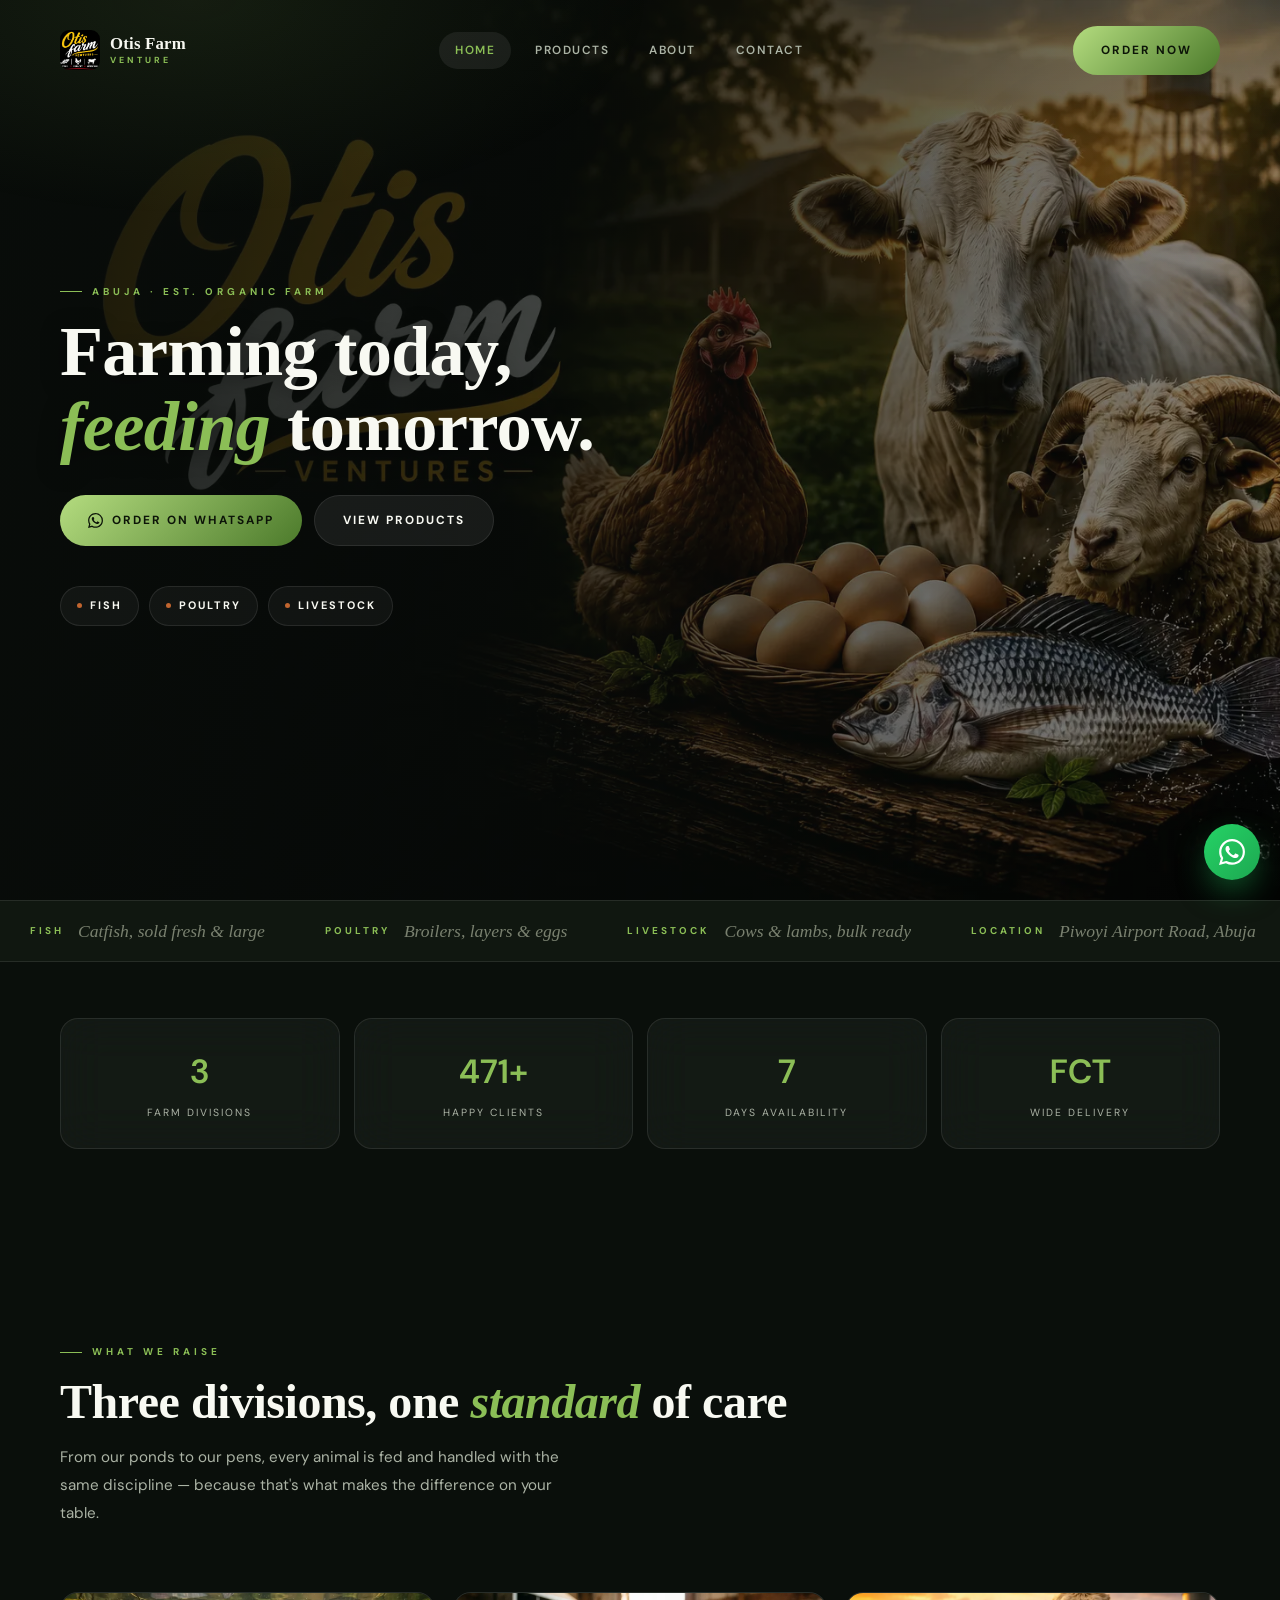
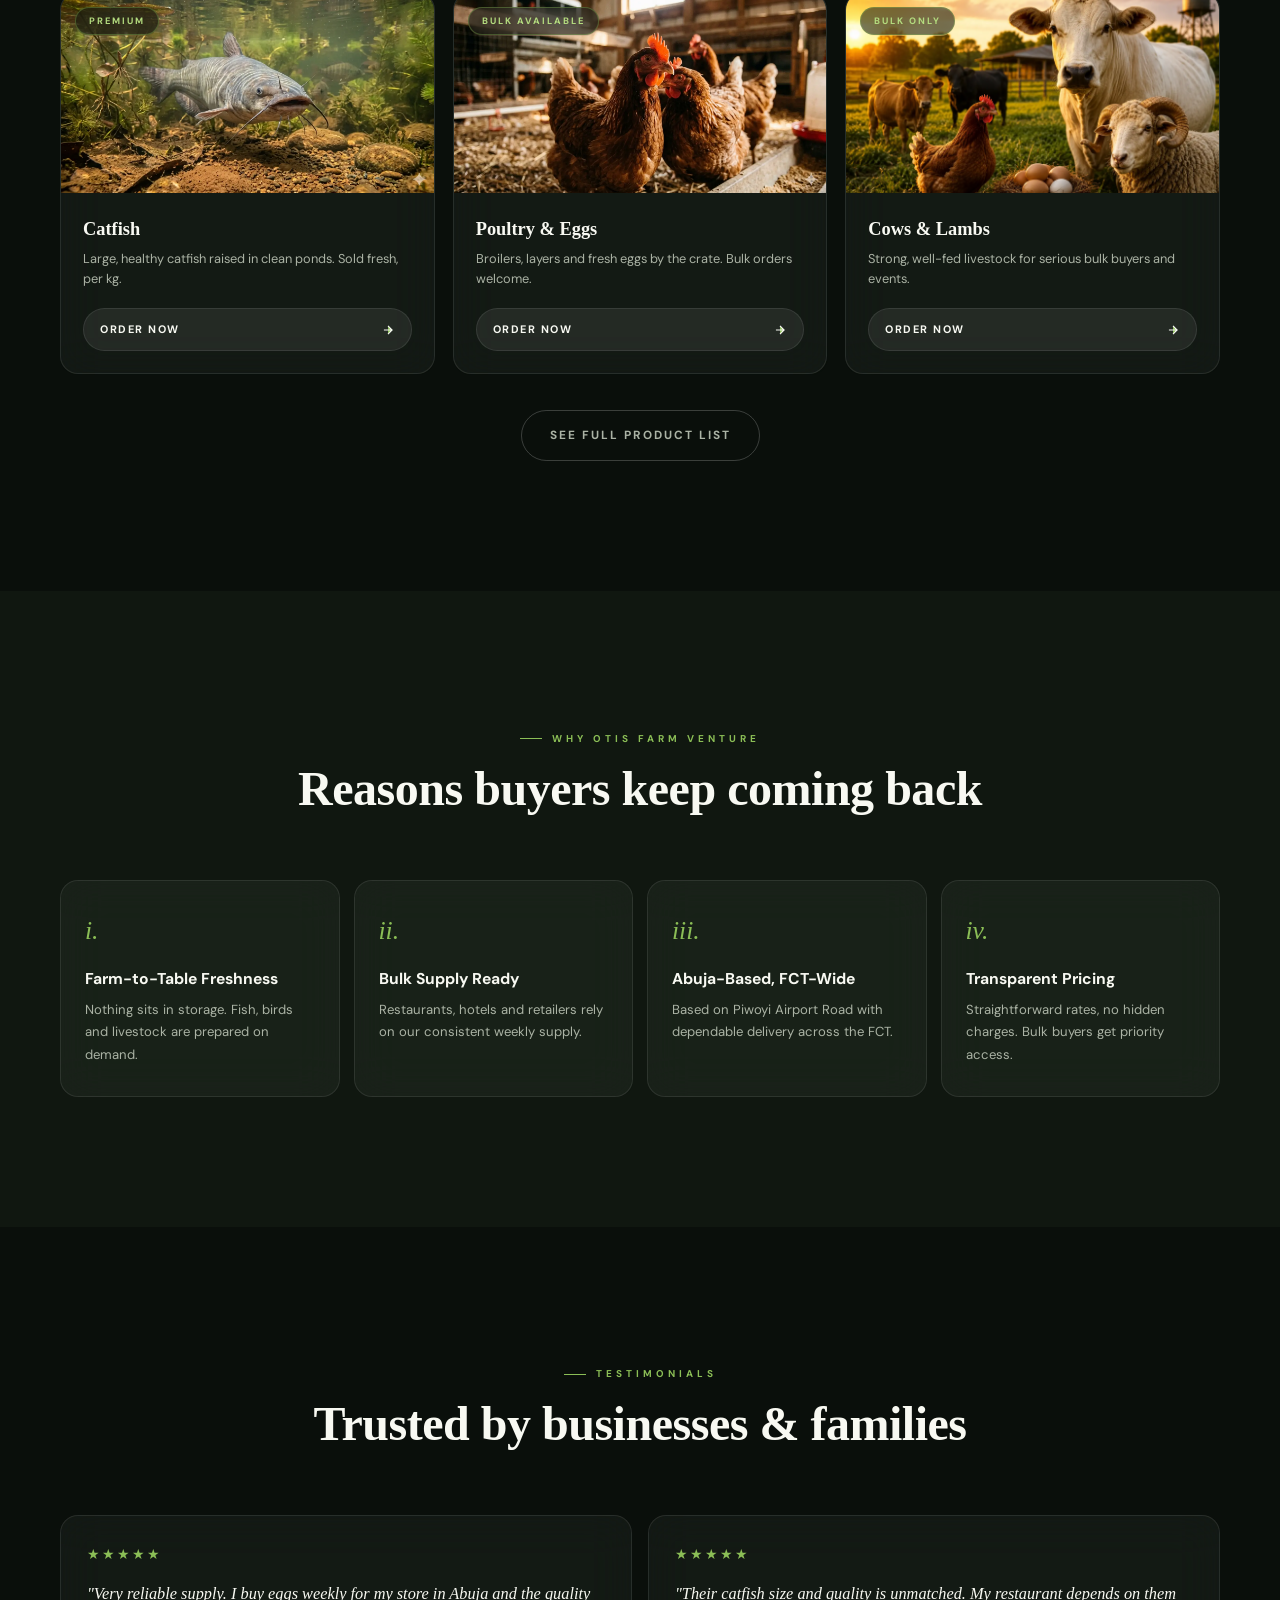
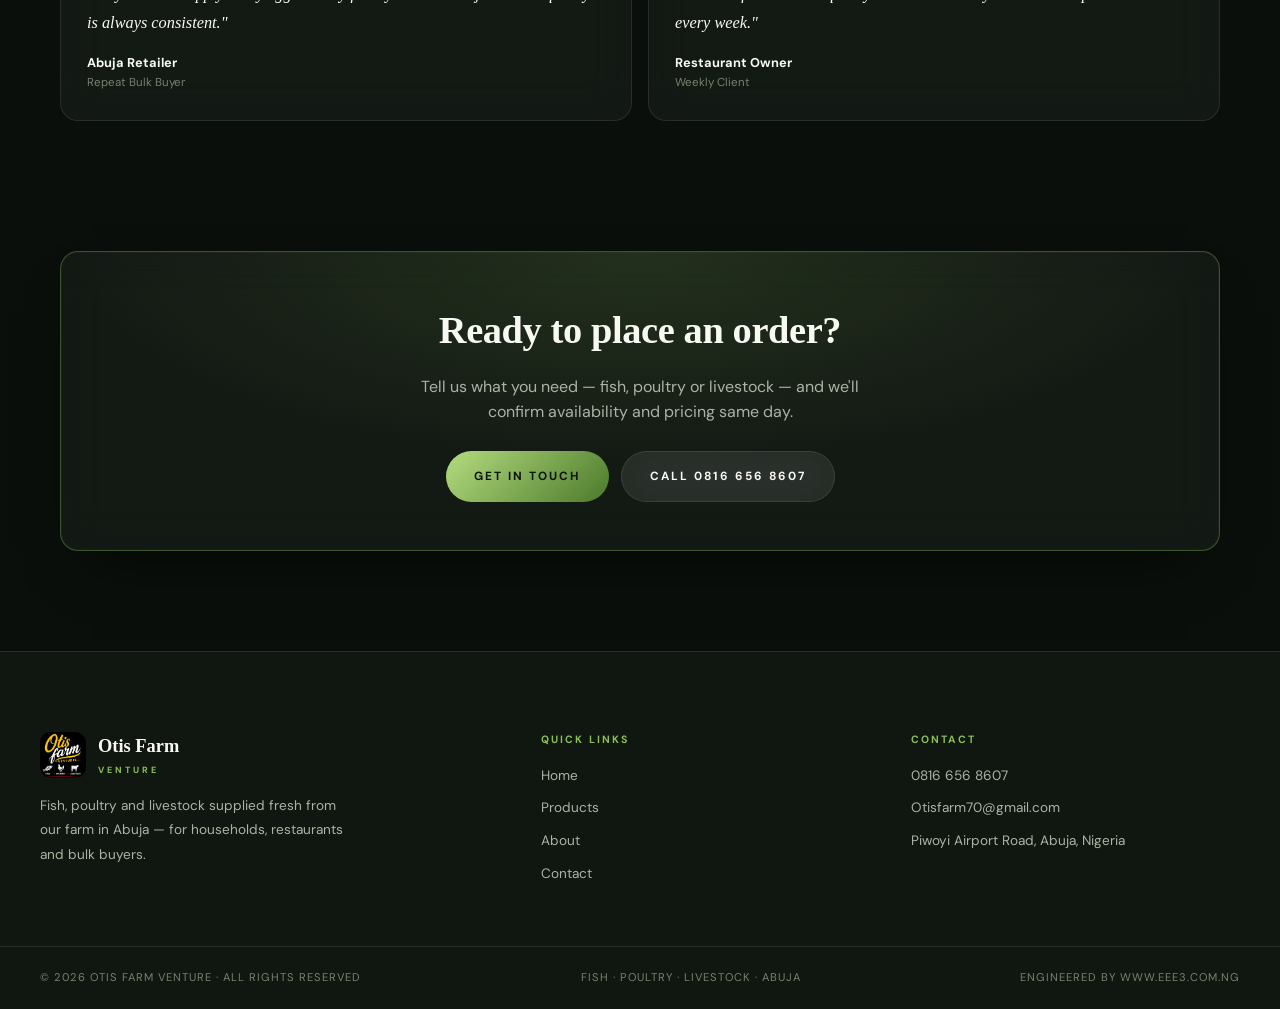
==== commit dd354b26: "Update WhatsApp link in hero section" ====
--- a/index.html
+++ b/index.html
@@ -51,7 +51,7 @@
     <h1>Farming today, <em>feeding</em> tomorrow.</h1>
     <p class="hero-sub"></p>
     <div class="hero-btns">
-      <a href="https://wa.me/2348166568607?text=Hello%20Otis%20Farm%20Venture%2C%20I%20want%20to%20make%20an%20order" target="_blank" class="btn btn-gold">
+      <a href="https://wa.me/2348029920521?text=Hello%20Otis%20Farm%20Venture%2C%20I%20want%20to%20make%20an%20order" target="_blank" class="btn btn-gold">
         <svg viewBox="0 0 24 24" fill="currentColor"><path d="M17.472 14.382c-.297-.149-1.758-.867-2.03-.967-.273-.099-.471-.148-.67.15-.197.297-.767.966-.94 1.164-.173.199-.347.223-.644.075-.297-.15-1.255-.463-2.39-1.475-.883-.788-1.48-1.761-1.653-2.059-.173-.297-.018-.458.13-.606.134-.133.298-.347.446-.52.149-.174.198-.298.298-.497.099-.198.05-.371-.025-.52-.075-.149-.669-1.612-.916-2.207-.242-.579-.487-.5-.669-.51-.173-.008-.371-.01-.57-.01-.198 0-.52.074-.792.372-.272.297-1.04 1.016-1.04 2.479 0 1.462 1.065 2.875 1.213 3.074.149.198 2.096 3.2 5.077 4.487.709.306 1.262.489 1.694.625.712.227 1.36.195 1.871.118.571-.085 1.758-.719 2.006-1.413.248-.694.248-1.289.173-1.413-.074-.124-.272-.198-.57-.347m-5.421 7.403h-.004a9.87 9.87 0 01-5.031-1.378l-.361-.214-3.741.982.998-3.648-.235-.374a9.86 9.86 0 01-1.51-5.26c.001-5.45 4.436-9.884 9.888-9.884 2.64 0 5.122 1.03 6.988 2.898a9.825 9.825 0 012.893 6.994c-.003 5.45-4.437 9.884-9.885 9.884m8.413-18.297A11.815 11.815 0 0012.05 0C5.495 0 .16 5.335.157 11.892c0 2.096.547 4.142 1.588 5.945L.057 24l6.305-1.654a11.882 11.882 0 005.683 1.448h.005c6.554 0 11.89-5.335 11.893-11.893a11.821 11.821 0 00-3.48-8.413z"/></svg>
         Order on WhatsApp
       </a>
--- a/style.css
+++ b/style.css
@@ -0,0 +1,485 @@
+/* =====================================================================
+   OTIS FARM VENTURE — DESIGN SYSTEM
+   Deep forest ink · Leaf green · Terracotta clay — earthy, growing, alive
+   Mobile-first. Glass surfaces. Quiet motion.
+===================================================================== */
+
+:root{
+  --ink:        #0A0F0B;
+  --ink-2:      #101710;
+  --ink-3:      #182018;
+  --panel:      rgba(255,255,255,.045);
+  --panel-2:    rgba(255,255,255,.07);
+  --brd:        rgba(255,255,255,.09);
+  --brd-gold:   rgba(139,190,86,.35);
+  --gold:       #8BBE56;
+  --gold-2:     #B4DC7F;
+  --gold-deep:  #4C7A2B;
+  --red:        #C1652F;
+  --white:      #F8F9F2;
+  --fog:        #ABB3A5;
+  --fog-dim:    #79806F;
+  --blur: 22px;
+  --ease: cubic-bezier(.19,1,.22,1);
+  --fast: .3s var(--ease);
+  --med:  .6s var(--ease);
+  --r-sm: 10px;
+  --r-md: 18px;
+  --r-lg: 28px;
+}
+
+*,*::before,*::after{ margin:0; padding:0; box-sizing:border-box; }
+html{ scroll-behavior:smooth; }
+html,body{ overflow-x:hidden; }
+body{
+  background:var(--ink);
+  color:var(--white);
+  font-family:'DM Sans', sans-serif;
+  font-weight:400;
+  line-height:1.6;
+  -webkit-font-smoothing:antialiased;
+}
+img{ max-width:100%; display:block; }
+a{ color:inherit; }
+button{ font-family:inherit; }
+ul{ list-style:none; }
+
+h1,h2,h3,.serif{ font-family:'Fraunces', serif; letter-spacing:-.01em; }
+
+::selection{ background:var(--gold); color:var(--ink); }
+
+@media (prefers-reduced-motion: reduce){
+  *,*::before,*::after{ animation-duration:.001ms !important; animation-iteration-count:1 !important; transition-duration:.001ms !important; scroll-behavior:auto !important; }
+}
+
+/* focus visibility */
+a:focus-visible, button:focus-visible, input:focus-visible, textarea:focus-visible, select:focus-visible{
+  outline:2px solid var(--gold); outline-offset:3px; border-radius:4px;
+}
+
+/* subtle grain / atmosphere */
+body::before{
+  content:''; position:fixed; inset:0; pointer-events:none; z-index:1;
+  background:
+    radial-gradient(ellipse 60% 40% at 15% 0%, rgba(139,190,86,.10), transparent 60%),
+    radial-gradient(ellipse 50% 35% at 100% 20%, rgba(193,101,47,.07), transparent 60%);
+}
+
+.wrap{ max-width:1240px; margin:0 auto; padding:0 20px; }
+@media (min-width:768px){ .wrap{ padding:0 40px; } }
+@media (min-width:1200px){ .wrap{ padding:0 60px; } }
+
+.section{ padding:76px 20px; position:relative; z-index:2; }
+@media (min-width:768px){ .section{ padding:110px 40px; } }
+@media (min-width:1200px){ .section{ padding:130px 60px; } }
+.section-in{ max-width:1240px; margin:0 auto; }
+
+.eyebrow{
+  display:inline-flex; align-items:center; gap:10px;
+  font-size:.62rem; font-weight:700; letter-spacing:4px; text-transform:uppercase;
+  color:var(--gold); margin-bottom:14px;
+}
+.eyebrow::before{ content:''; width:22px; height:1px; background:var(--gold); }
+
+.sec-hd h2{ font-size:clamp(1.8rem,6vw,3rem); font-weight:600; line-height:1.15; }
+.sec-hd p{ color:var(--fog); margin-top:14px; font-size:.95rem; line-height:1.85; max-width:520px; }
+.sec-hd.center{ text-align:center; }
+.sec-hd.center p{ margin-left:auto; margin-right:auto; }
+.sec-hd{ margin-bottom:48px; }
+@media (min-width:768px){ .sec-hd{ margin-bottom:64px; } }
+
+em{ font-style:italic; color:var(--gold); }
+
+/* =====================================================================
+   GLASS SURFACES
+===================================================================== */
+.glass{
+  background:var(--panel);
+  border:1px solid var(--brd);
+  backdrop-filter:blur(var(--blur)) saturate(140%);
+  -webkit-backdrop-filter:blur(var(--blur)) saturate(140%);
+  border-radius:var(--r-md);
+}
+.glass-gold{
+  border-color:var(--brd-gold);
+  box-shadow:0 0 0 1px rgba(139,190,86,.05) inset, 0 30px 60px -30px rgba(0,0,0,.6);
+}
+
+/* =====================================================================
+   BUTTONS
+===================================================================== */
+.btn{
+  appearance:none; border:none; cursor:pointer; font-family:inherit;
+  display:inline-flex; align-items:center; justify-content:center; gap:9px;
+  padding:15px 28px; font-size:.74rem; font-weight:700; letter-spacing:2px;
+  text-transform:uppercase; text-decoration:none; border-radius:100px;
+  transition:transform var(--fast), box-shadow var(--fast), background var(--fast), border-color var(--fast), color var(--fast);
+  white-space:nowrap;
+}
+.btn:active{ transform:scale(.97); }
+.btn-gold{ background:linear-gradient(135deg,var(--gold-2),var(--gold-deep)); color:#0C1408; }
+.btn-gold:hover{ transform:translateY(-3px); box-shadow:0 16px 40px -12px rgba(139,190,86,.55); }
+.btn-glass{ background:var(--panel-2); border:1px solid var(--brd); color:var(--white); backdrop-filter:blur(var(--blur)); }
+.btn-glass:hover{ border-color:var(--brd-gold); color:var(--gold); transform:translateY(-3px); }
+.btn-ghost{ background:transparent; border:1px solid rgba(255,255,255,.2); color:var(--fog); }
+.btn-ghost:hover{ border-color:var(--gold); color:var(--gold); }
+.btn-block{ width:100%; }
+.btn svg{ width:15px; height:15px; flex-shrink:0; }
+
+/* =====================================================================
+   PAGE TRANSITION CURTAIN — the logo, between pages
+===================================================================== */
+#curtain{
+  position:fixed; inset:0; z-index:99999;
+  display:flex; align-items:center; justify-content:center;
+  background:radial-gradient(circle at 50% 50%, #101a0f 0%, #040603 72%);
+  opacity:1; visibility:visible;
+  transition:opacity .55s var(--ease), visibility 0s linear 0s;
+}
+#curtain .curtain-mark{
+  position:relative; width:120px; height:120px; border-radius:26px; overflow:hidden;
+  opacity:1; transform:scale(1);
+  box-shadow:0 0 0 1px rgba(139,190,86,.3), 0 40px 90px -20px rgba(0,0,0,.8);
+  transition:opacity .5s var(--ease), transform .5s var(--ease);
+}
+#curtain .curtain-mark img{ width:100%; height:100%; object-fit:cover; }
+#curtain .curtain-ring{
+  position:absolute; width:172px; height:172px; border-radius:50%;
+  border:1px solid rgba(139,190,86,.35); opacity:1; transform:scale(1);
+  transition:opacity .6s var(--ease), transform .6s var(--ease);
+}
+#curtain.hidden{ opacity:0; transition:opacity .55s var(--ease), visibility 0s linear .55s; visibility:hidden; }
+#curtain.hidden .curtain-mark{ opacity:0; transform:scale(1.18) rotate(4deg); }
+#curtain.hidden .curtain-ring{ opacity:0; transform:scale(1.7); }
+
+body.transitioning{ overflow:hidden; }
+
+/* =====================================================================
+   NAVBAR
+===================================================================== */
+.nav{
+  position:fixed; top:0; left:0; right:0; z-index:1000;
+  padding:16px 20px;
+  display:flex; align-items:center; justify-content:space-between;
+  transition:padding var(--fast), background var(--fast), border-color var(--fast);
+  border-bottom:1px solid transparent;
+}
+.nav.scrolled{
+  background:rgba(10,15,11,.72);
+  backdrop-filter:blur(var(--blur)) saturate(140%);
+  -webkit-backdrop-filter:blur(var(--blur)) saturate(140%);
+  border-bottom:1px solid var(--brd);
+  padding:11px 20px;
+}
+@media (min-width:768px){ .nav{ padding:22px 40px; } .nav.scrolled{ padding:14px 40px; } }
+@media (min-width:1200px){ .nav{ padding:26px 60px; } .nav.scrolled{ padding:15px 60px; } }
+
+.nav-logo{ display:flex; align-items:center; gap:10px; text-decoration:none; }
+.nav-logo img{ width:40px; height:40px; border-radius:9px; object-fit:cover; }
+.nav-logo-txt{ font-family:'Fraunces',serif; font-size:1.05rem; font-weight:600; letter-spacing:.2px; line-height:1.1; }
+.nav-logo-txt span{ display:block; font-family:'DM Sans',sans-serif; font-size:.55rem; font-weight:700; letter-spacing:3px; color:var(--gold); text-transform:uppercase; margin-top:2px; }
+
+.nav-links{ display:none; align-items:center; gap:8px; }
+.nav-links a{
+  position:relative; text-decoration:none; color:var(--fog);
+  font-size:.74rem; font-weight:600; letter-spacing:1.5px; text-transform:uppercase;
+  padding:9px 16px; border-radius:100px; transition:color var(--fast), background var(--fast);
+}
+.nav-links a:hover, .nav-links a.active{ color:var(--white); background:var(--panel-2); }
+.nav-links a.active{ color:var(--gold); }
+.nav-cta{ display:none; }
+@media (min-width:960px){
+  .nav-links{ display:flex; }
+  .nav-cta{ display:inline-flex; }
+}
+
+.hamburger{
+  display:flex; flex-direction:column; gap:5px; width:40px; height:40px;
+  align-items:center; justify-content:center;
+  background:var(--panel-2); border:1px solid var(--brd); border-radius:12px; cursor:pointer;
+}
+@media (min-width:960px){ .hamburger{ display:none; } }
+.hamburger span{ width:18px; height:1.5px; background:var(--white); transition:var(--fast); }
+.hamburger.open span:nth-child(1){ transform:translateY(6.5px) rotate(45deg); }
+.hamburger.open span:nth-child(2){ opacity:0; }
+.hamburger.open span:nth-child(3){ transform:translateY(-6.5px) rotate(-45deg); }
+
+.mobile-menu{
+  position:fixed; inset:0; z-index:998; display:flex; flex-direction:column;
+  padding:100px 24px 40px; gap:4px;
+  background:rgba(10,15,11,.92); backdrop-filter:blur(28px);
+  transform:translateY(-12px); opacity:0; pointer-events:none;
+  transition:opacity var(--med), transform var(--med);
+}
+.mobile-menu.open{ opacity:1; transform:translateY(0); pointer-events:auto; }
+.mobile-menu a{
+  font-family:'Fraunces',serif; font-size:2rem; font-weight:500; color:var(--white);
+  text-decoration:none; padding:16px 4px; border-bottom:1px solid var(--brd);
+}
+.mobile-menu a.active{ color:var(--gold); }
+.mobile-menu .mm-cta{ margin-top:28px; }
+@media (min-width:960px){ .mobile-menu{ display:none; } }
+
+/* =====================================================================
+   HERO
+===================================================================== */
+.hero{
+  min-height:100svh; position:relative; display:flex; align-items:flex-end;
+  padding:120px 20px 56px; overflow:hidden;
+}
+@media (min-width:768px){ .hero{ align-items:center; padding:0 40px; } }
+@media (min-width:1200px){ .hero{ padding:0 60px; } }
+
+.hero-bg{
+  position:absolute; inset:0; z-index:0;
+  background:linear-gradient(180deg, rgba(10,15,11,.55) 0%, rgba(10,15,11,.62) 45%, rgba(10,15,11,.88) 92%), url('images/hero%20image.webp') 75% center/cover no-repeat;
+  filter:saturate(90%) brightness(.9);
+  transform:scale(1.08); opacity:0; transition:opacity 1.4s ease, transform 6s ease;
+}
+.hero-bg.loaded{ opacity:1; transform:scale(1); }
+@media (min-width:768px){
+  .hero-bg{ background:linear-gradient(100deg, rgba(10,15,11,.94) 0%, rgba(10,15,11,.7) 48%, rgba(10,15,11,.32) 100%), url('images/hero%20image.webp') center/cover no-repeat; filter:saturate(90%) brightness(.85); }
+}
+
+.hero-content{ position:relative; z-index:2; max-width:640px; }
+.hero-eyebrow{ opacity:0; animation:fadeUp .9s .25s forwards; }
+.hero h1{
+  font-size:clamp(2.3rem,9vw,4.4rem); font-weight:600; line-height:1.06;
+  margin-bottom:18px; opacity:0; animation:fadeUp .9s .4s forwards;
+  text-shadow:0 4px 24px rgba(0,0,0,.45);
+}
+.hero-sub{
+  color:var(--fog); font-size:1rem; max-width:480px; line-height:1.85;
+  margin-bottom:32px; opacity:0; animation:fadeUp .9s .55s forwards;
+}
+.hero-btns{ display:flex; gap:12px; flex-wrap:wrap; opacity:0; animation:fadeUp .9s .7s forwards; }
+
+@keyframes fadeUp{ from{ opacity:0; transform:translateY(18px); } to{ opacity:1; transform:translateY(0); } }
+
+/* category ticket strip */
+.ticket{
+  margin-top:40px; display:flex; flex-wrap:wrap; gap:10px;
+  opacity:0; animation:fadeUp .9s .85s forwards;
+}
+.ticket-item{
+  display:flex; align-items:center; gap:8px;
+  padding:10px 16px; border-radius:100px;
+  font-size:.68rem; font-weight:700; letter-spacing:2px; text-transform:uppercase;
+}
+.ticket-item .dot{ width:5px; height:5px; border-radius:50%; background:var(--red); }
+
+/* =====================================================================
+   MARQUEE STRIP
+===================================================================== */
+.marquee{ overflow:hidden; border-top:1px solid var(--brd); border-bottom:1px solid var(--brd); background:var(--ink-2); position:relative; z-index:2; }
+.marquee-track{ display:flex; width:max-content; animation:scrollX 26s linear infinite; }
+.marquee-track span{
+  display:flex; align-items:center; gap:14px; padding:16px 30px;
+  font-family:'Fraunces',serif; font-style:italic; font-size:1.1rem; color:var(--fog-dim); white-space:nowrap;
+}
+.marquee-track span b{ font-style:normal; font-family:'DM Sans',sans-serif; font-weight:700; color:var(--gold); font-size:.62rem; letter-spacing:3px; text-transform:uppercase; }
+@keyframes scrollX{ from{ transform:translateX(0); } to{ transform:translateX(-50%); } }
+
+/* =====================================================================
+   STATS
+===================================================================== */
+.stats-grid{ display:grid; grid-template-columns:repeat(2,1fr); gap:14px; }
+@media (min-width:768px){ .stats-grid{ grid-template-columns:repeat(4,1fr); } }
+.stat{ padding:26px 18px; text-align:center; }
+.stat-num{ font-size:2.1rem; font-weight:600; color:var(--gold); }
+.stat-lbl{ font-size:.65rem; letter-spacing:2px; text-transform:uppercase; color:var(--fog); margin-top:6px; }
+
+/* =====================================================================
+   PRODUCT GRID
+===================================================================== */
+.products-grid{ display:grid; grid-template-columns:1fr; gap:18px; }
+@media (min-width:640px){ .products-grid{ grid-template-columns:1fr 1fr; } }
+@media (min-width:1024px){ .products-grid{ grid-template-columns:repeat(3,1fr); } }
+
+.prod-card{
+  overflow:hidden; cursor:pointer; transition:transform var(--fast), border-color var(--fast), box-shadow var(--fast);
+}
+.prod-card:hover{ transform:translateY(-6px); border-color:var(--brd-gold); box-shadow:0 30px 60px -24px rgba(0,0,0,.65); }
+.prod-img-wrap{ position:relative; height:200px; overflow:hidden; }
+.prod-img{ width:100%; height:100%; object-fit:cover; transition:transform .8s var(--ease); }
+.prod-card:hover .prod-img{ transform:scale(1.06); }
+.prod-badge{
+  position:absolute; top:14px; left:14px; padding:6px 13px; border-radius:100px;
+  font-size:.58rem; font-weight:700; letter-spacing:2px; text-transform:uppercase;
+  background:rgba(10,15,11,.55); backdrop-filter:blur(10px); border:1px solid var(--brd-gold); color:var(--gold-2);
+}
+.prod-body{ padding:22px; }
+.prod-title{ font-family:'Fraunces',serif; font-size:1.15rem; font-weight:600; margin-bottom:5px; }
+.prod-desc{ font-size:.8rem; color:var(--fog); margin-bottom:18px; line-height:1.6; }
+.prod-cta{
+  display:flex; align-items:center; justify-content:space-between;
+  padding:12px 16px; border-radius:100px; background:var(--panel-2); border:1px solid var(--brd);
+  transition:var(--fast);
+}
+.prod-card:hover .prod-cta{ background:linear-gradient(135deg,var(--gold-2),var(--gold-deep)); border-color:transparent; }
+.prod-cta span{ font-size:.68rem; font-weight:700; letter-spacing:1.5px; text-transform:uppercase; transition:color var(--fast); }
+.prod-card:hover .prod-cta span{ color:#0C1408; }
+.prod-cta svg{ width:14px; height:14px; fill:var(--gold); transition:var(--fast); }
+.prod-card:hover .prod-cta svg{ fill:#0C1408; transform:translateX(3px); }
+
+/* =====================================================================
+   WHY / VALUE BLOCKS
+===================================================================== */
+.why-grid{ display:grid; grid-template-columns:1fr; gap:14px; }
+@media (min-width:640px){ .why-grid{ grid-template-columns:1fr 1fr; } }
+@media (min-width:1024px){ .why-grid{ grid-template-columns:repeat(4,1fr); } }
+.why-block{ padding:30px 24px; transition:var(--fast); }
+.why-block:hover{ border-color:var(--brd-gold); transform:translateY(-4px); }
+.why-num{ font-family:'Fraunces',serif; font-style:italic; font-size:1.6rem; color:var(--gold); margin-bottom:14px; }
+.why-title{ font-weight:700; font-size:.98rem; margin-bottom:8px; }
+.why-desc{ font-size:.82rem; color:var(--fog); line-height:1.7; }
+
+/* =====================================================================
+   TESTIMONIALS
+===================================================================== */
+.testi-grid{ display:grid; grid-template-columns:1fr; gap:16px; }
+@media (min-width:768px){ .testi-grid{ grid-template-columns:1fr 1fr; } }
+.testi-card{ padding:28px 26px; }
+.testi-stars{ color:var(--gold); font-size:.85rem; margin-bottom:14px; letter-spacing:2px; }
+.testi-card p{ font-family:'Fraunces',serif; font-style:italic; color:var(--white); line-height:1.75; margin-bottom:16px; font-size:1.02rem; }
+.testi-name{ font-weight:700; font-size:.8rem; }
+.testi-role{ font-size:.72rem; color:var(--fog-dim); }
+
+/* =====================================================================
+   CTA BANNER
+===================================================================== */
+.cta-banner{ padding:48px 26px; text-align:center; position:relative; overflow:hidden; }
+.cta-banner::before{
+  content:''; position:absolute; inset:0;
+  background:radial-gradient(ellipse 70% 100% at 50% 0%, rgba(139,190,86,.14), transparent 70%);
+}
+.cta-banner h2{ font-size:clamp(1.5rem,5vw,2.4rem); margin-bottom:12px; position:relative; }
+.cta-banner p{ color:var(--fog); margin-bottom:26px; position:relative; max-width:440px; margin-left:auto; margin-right:auto; }
+.cta-banner .hero-btns{ opacity:1; animation:none; justify-content:center; position:relative; }
+
+/* =====================================================================
+   ABOUT PAGE
+===================================================================== */
+.about-hero{
+  position:relative; overflow:hidden; z-index:2;
+  padding:150px 20px 70px; text-align:center;
+}
+@media (min-width:768px){ .about-hero{ padding:190px 40px 100px; } }
+.about-hero::before{
+  content:''; position:absolute; inset:0; z-index:-1;
+  background:
+    linear-gradient(180deg, rgba(10,15,11,.82) 0%, rgba(10,15,11,.9) 60%, var(--ink) 100%),
+    var(--hero-img, url('images/hero%20image.webp')) center/cover no-repeat;
+  filter:saturate(85%) brightness(.7);
+}
+.about-hero h1{ font-size:clamp(2rem,7vw,3.6rem); text-shadow:0 4px 20px rgba(0,0,0,.4); }
+.about-hero p{ color:var(--fog); max-width:560px; margin:16px auto 0; font-size:.95rem; line-height:1.85; }
+
+.story-grid{ display:grid; grid-template-columns:1fr; gap:32px; align-items:center; }
+@media (min-width:900px){ .story-grid{ grid-template-columns:1fr 1fr; gap:60px; } }
+.story-img-wrap{ position:relative; border-radius:var(--r-lg); overflow:hidden; aspect-ratio:4/3; }
+.story-img-wrap img{ width:100%; height:100%; object-fit:cover; }
+.story-badge{
+  position:absolute; bottom:16px; left:16px; padding:16px 20px; border-radius:var(--r-md);
+  text-align:left;
+}
+.story-badge .num{ font-family:'Fraunces',serif; font-size:1.6rem; color:var(--gold); font-weight:600; }
+.story-badge .lbl{ font-size:.62rem; letter-spacing:1.5px; text-transform:uppercase; color:var(--fog); }
+.story-text p{ color:var(--fog); line-height:1.9; font-size:.95rem; margin-bottom:16px; }
+.about-expanded{ max-height:0; overflow:hidden; opacity:0; transition:max-height .6s var(--ease), opacity .5s var(--ease); }
+.about-expanded.open{ max-height:400px; opacity:1; }
+.arr{ display:inline-block; transition:transform var(--fast); }
+#aboutBtn.open .arr{ transform:rotate(180deg); }
+
+.values-grid{ display:grid; grid-template-columns:1fr; gap:14px; margin-top:20px; }
+@media (min-width:640px){ .values-grid{ grid-template-columns:1fr 1fr; } }
+.value-card{ padding:26px; display:flex; gap:16px; align-items:flex-start; }
+.value-ico{ font-size:1.3rem; flex-shrink:0; }
+.value-title{ font-weight:700; font-size:.9rem; margin-bottom:5px; }
+.value-desc{ font-size:.8rem; color:var(--fog); line-height:1.7; }
+
+.gallery-grid{ display:grid; grid-template-columns:repeat(2,1fr); gap:10px; }
+@media (min-width:768px){ .gallery-grid{ grid-template-columns:repeat(4,1fr); gap:14px; } }
+.gallery-grid img{ width:100%; height:100%; object-fit:cover; border-radius:var(--r-sm); aspect-ratio:1; transition:var(--fast); }
+.gallery-grid img:hover{ transform:scale(1.03); filter:brightness(1.1); }
+
+/* =====================================================================
+   CONTACT PAGE
+===================================================================== */
+.contact-grid{ display:grid; grid-template-columns:1fr; gap:20px; }
+@media (min-width:960px){ .contact-grid{ grid-template-columns:1.15fr .85fr; gap:24px; } }
+.contact-form-card{ padding:30px 24px; }
+@media (min-width:768px){ .contact-form-card{ padding:42px; } }
+.contact-form-card h2{ font-size:1.5rem; margin-bottom:8px; }
+.contact-form-card > p{ color:var(--fog); font-size:.88rem; margin-bottom:26px; }
+.cf-row{ display:grid; grid-template-columns:1fr; gap:16px; margin-bottom:16px; }
+@media (min-width:560px){ .cf-row{ grid-template-columns:1fr 1fr; } }
+.cf-group{ margin-bottom:16px; }
+.cf-group label{ display:block; font-size:.66rem; font-weight:700; letter-spacing:1.5px; text-transform:uppercase; color:var(--fog); margin-bottom:8px; }
+.cf-group input, .cf-group select, .cf-group textarea{
+  width:100%; padding:14px 16px; background:rgba(255,255,255,.04); border:1px solid var(--brd);
+  border-radius:12px; color:var(--white); font-family:inherit; font-size:.9rem; transition:var(--fast);
+}
+.cf-group input:focus, .cf-group select:focus, .cf-group textarea:focus{ border-color:var(--gold); background:rgba(255,255,255,.06); }
+.cf-group textarea{ min-height:110px; resize:vertical; }
+.cf-group select{ appearance:none; background-image:url("data:image/svg+xml,%3Csvg xmlns='http://www.w3.org/2000/svg' width='12' height='8' viewBox='0 0 12 8'%3E%3Cpath fill='%238BBE56' d='M1 1l5 5 5-5'/%3E%3C/svg%3E"); background-repeat:no-repeat; background-position:right 16px center; }
+.cf-success{ display:none; margin-top:14px; padding:12px 16px; border-radius:10px; background:rgba(139,190,86,.1); border:1px solid var(--brd-gold); color:var(--gold-2); font-size:.82rem; }
+
+.info-stack{ display:flex; flex-direction:column; gap:12px; }
+.info-card{ padding:20px 22px; display:flex; align-items:center; gap:14px; text-decoration:none; transition:var(--fast); }
+.info-card:hover{ border-color:var(--brd-gold); transform:translateY(-2px); }
+.info-ico{
+  width:42px; height:42px; border-radius:12px; display:flex; align-items:center; justify-content:center;
+  background:rgba(139,190,86,.1); font-size:1.05rem; flex-shrink:0;
+}
+.info-lbl{ font-size:.62rem; letter-spacing:1.5px; text-transform:uppercase; color:var(--fog-dim); margin-bottom:3px; }
+.info-val{ font-size:.92rem; font-weight:600; }
+.map-embed{ border-radius:var(--r-md); overflow:hidden; height:220px; border:1px solid var(--brd); filter:grayscale(.4) invert(.92) contrast(.9); }
+.map-embed iframe{ width:100%; height:100%; border:0; }
+
+/* =====================================================================
+   FOOTER
+===================================================================== */
+.footer{ background:var(--ink-2); border-top:1px solid var(--brd); position:relative; z-index:2; }
+.footer-top{ padding:60px 20px 40px; display:grid; grid-template-columns:1fr; gap:36px; }
+@media (min-width:768px){ .footer-top{ padding:80px 40px 50px; grid-template-columns:1.4fr 1fr 1fr; gap:40px; } }
+.footer-brand-lockup{ display:flex; align-items:center; gap:12px; margin-bottom:16px; }
+.footer-brand-lockup img{ width:46px; height:46px; border-radius:11px; }
+.footer-brand-name{ font-family:'Fraunces',serif; font-size:1.15rem; font-weight:600; }
+.footer-brand-name span{ display:block; font-size:.56rem; letter-spacing:3px; color:var(--gold); font-weight:700; text-transform:uppercase; margin-top:2px; font-family:'DM Sans',sans-serif; }
+.footer-brand p{ color:var(--fog); font-size:.85rem; line-height:1.8; max-width:320px; }
+.footer-col h4{ font-size:.66rem; letter-spacing:2px; text-transform:uppercase; color:var(--gold); margin-bottom:16px; font-weight:700; font-family:'DM Sans',sans-serif; }
+.footer-col a, .footer-col p{ display:block; color:var(--fog); text-decoration:none; font-size:.85rem; margin-bottom:11px; transition:color var(--fast); }
+.footer-col a:hover{ color:var(--gold); }
+.footer-bottom{
+  padding:22px 20px; display:flex; flex-direction:column; gap:8px;
+  border-top:1px solid var(--brd); font-size:.7rem; letter-spacing:1px; color:var(--fog-dim); text-transform:uppercase;
+}
+@media (min-width:768px){ .footer-bottom{ padding:22px 40px; flex-direction:row; justify-content:space-between; flex-wrap:wrap; gap:10px 24px; } }
+.footer-bottom a{ color:var(--fog-dim); text-decoration:none; transition:color var(--fast); }
+.footer-bottom a:hover{ color:var(--gold); }
+
+/* =====================================================================
+   FLOATING WHATSAPP
+===================================================================== */
+.wa-float{ position:fixed; bottom:20px; right:20px; z-index:900; }
+.wa-float a{
+  width:56px; height:56px; border-radius:50%; display:flex; align-items:center; justify-content:center;
+  background:linear-gradient(135deg,#25D366,#1DA851); box-shadow:0 14px 34px -8px rgba(37,211,102,.55);
+  animation:pulseWa 2.8s ease-in-out infinite;
+}
+.wa-float svg{ width:26px; height:26px; fill:#fff; }
+@keyframes pulseWa{ 0%,100%{ transform:scale(1); } 50%{ transform:scale(1.07); } }
+
+/* =====================================================================
+   SCROLL REVEAL
+===================================================================== */
+.reveal{ opacity:0; transform:translateY(28px); transition:opacity .8s var(--ease), transform .8s var(--ease); }
+.reveal.visible{ opacity:1; transform:translateY(0); }
+.reveal.rd1.visible{ transition-delay:.1s; }
+.reveal.rd2.visible{ transition-delay:.2s; }
+.reveal.rd3.visible{ transition-delay:.3s; }
+
+/* page enter fade (content, not curtain) */
+.page-fade{ animation:pageFade .7s var(--ease) both; }
+@keyframes pageFade{ from{ opacity:0; transform:translateY(8px); } to{ opacity:1; transform:translateY(0); } }
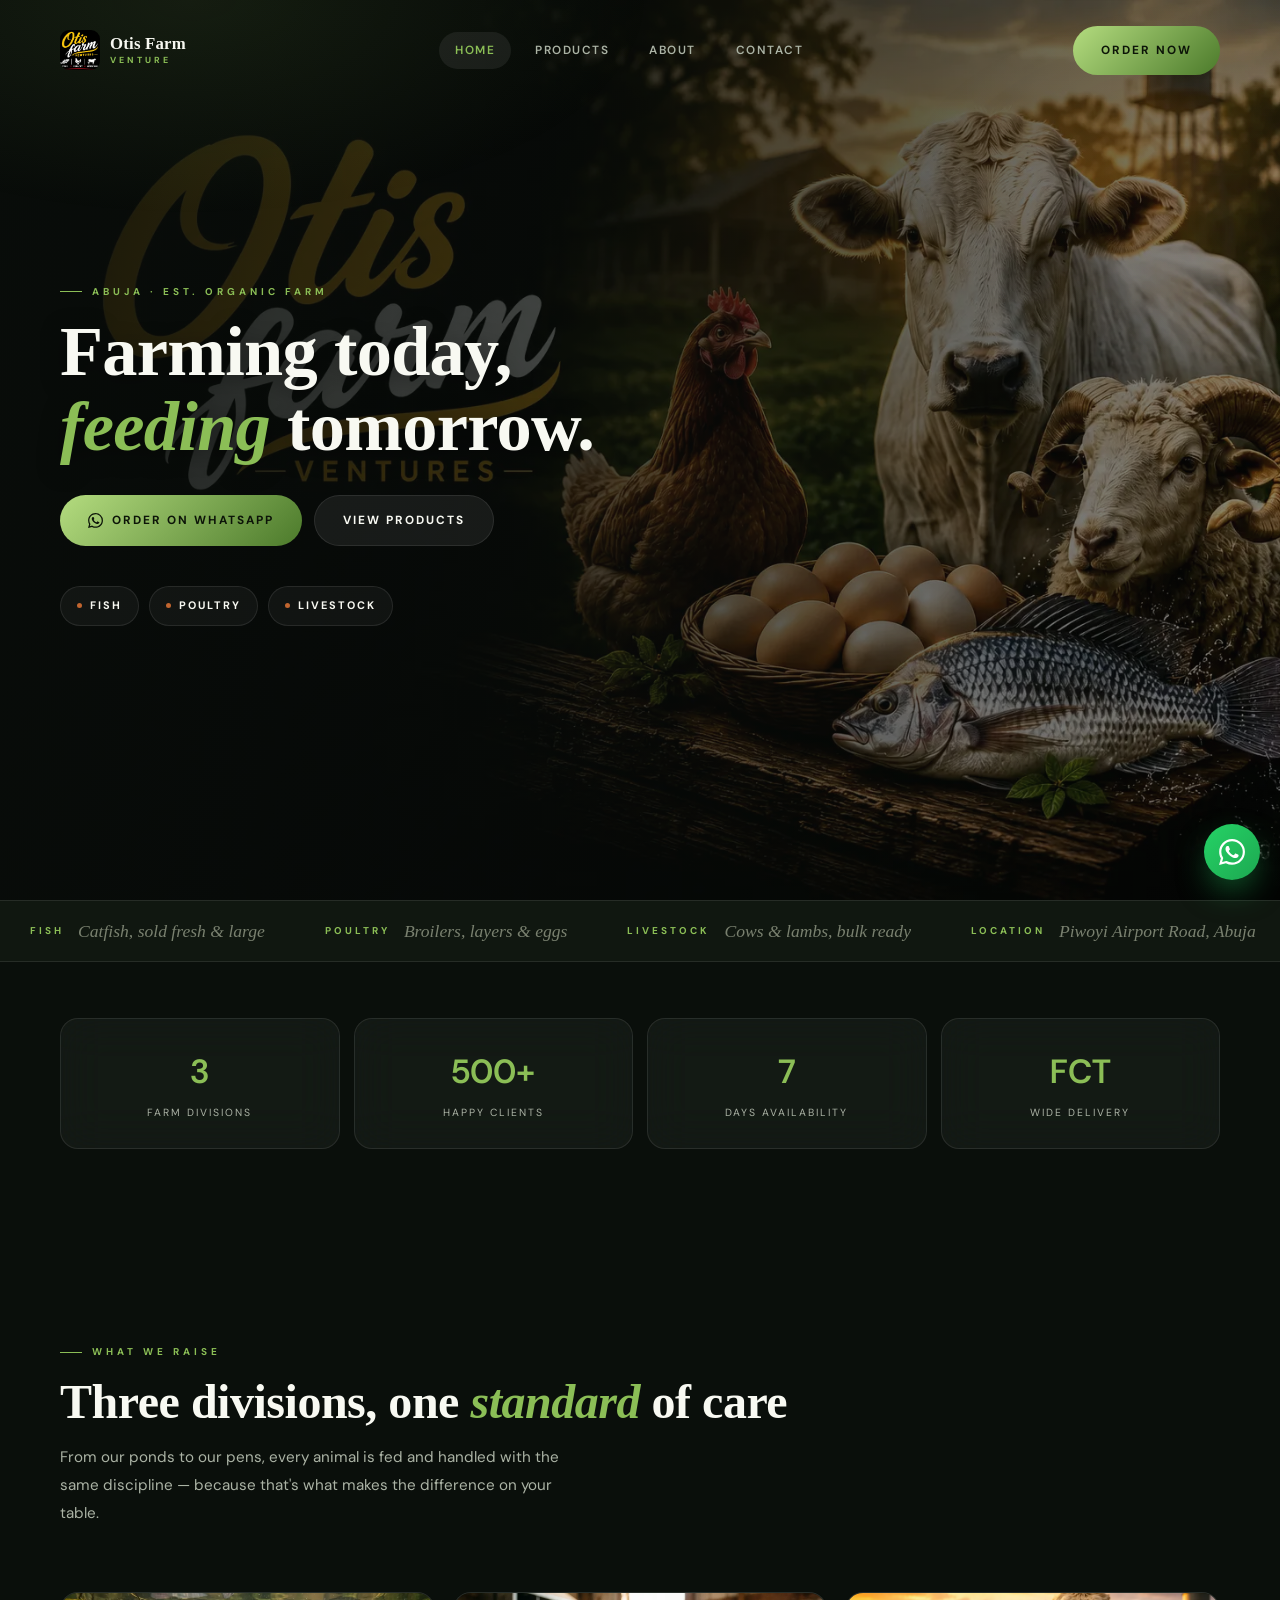
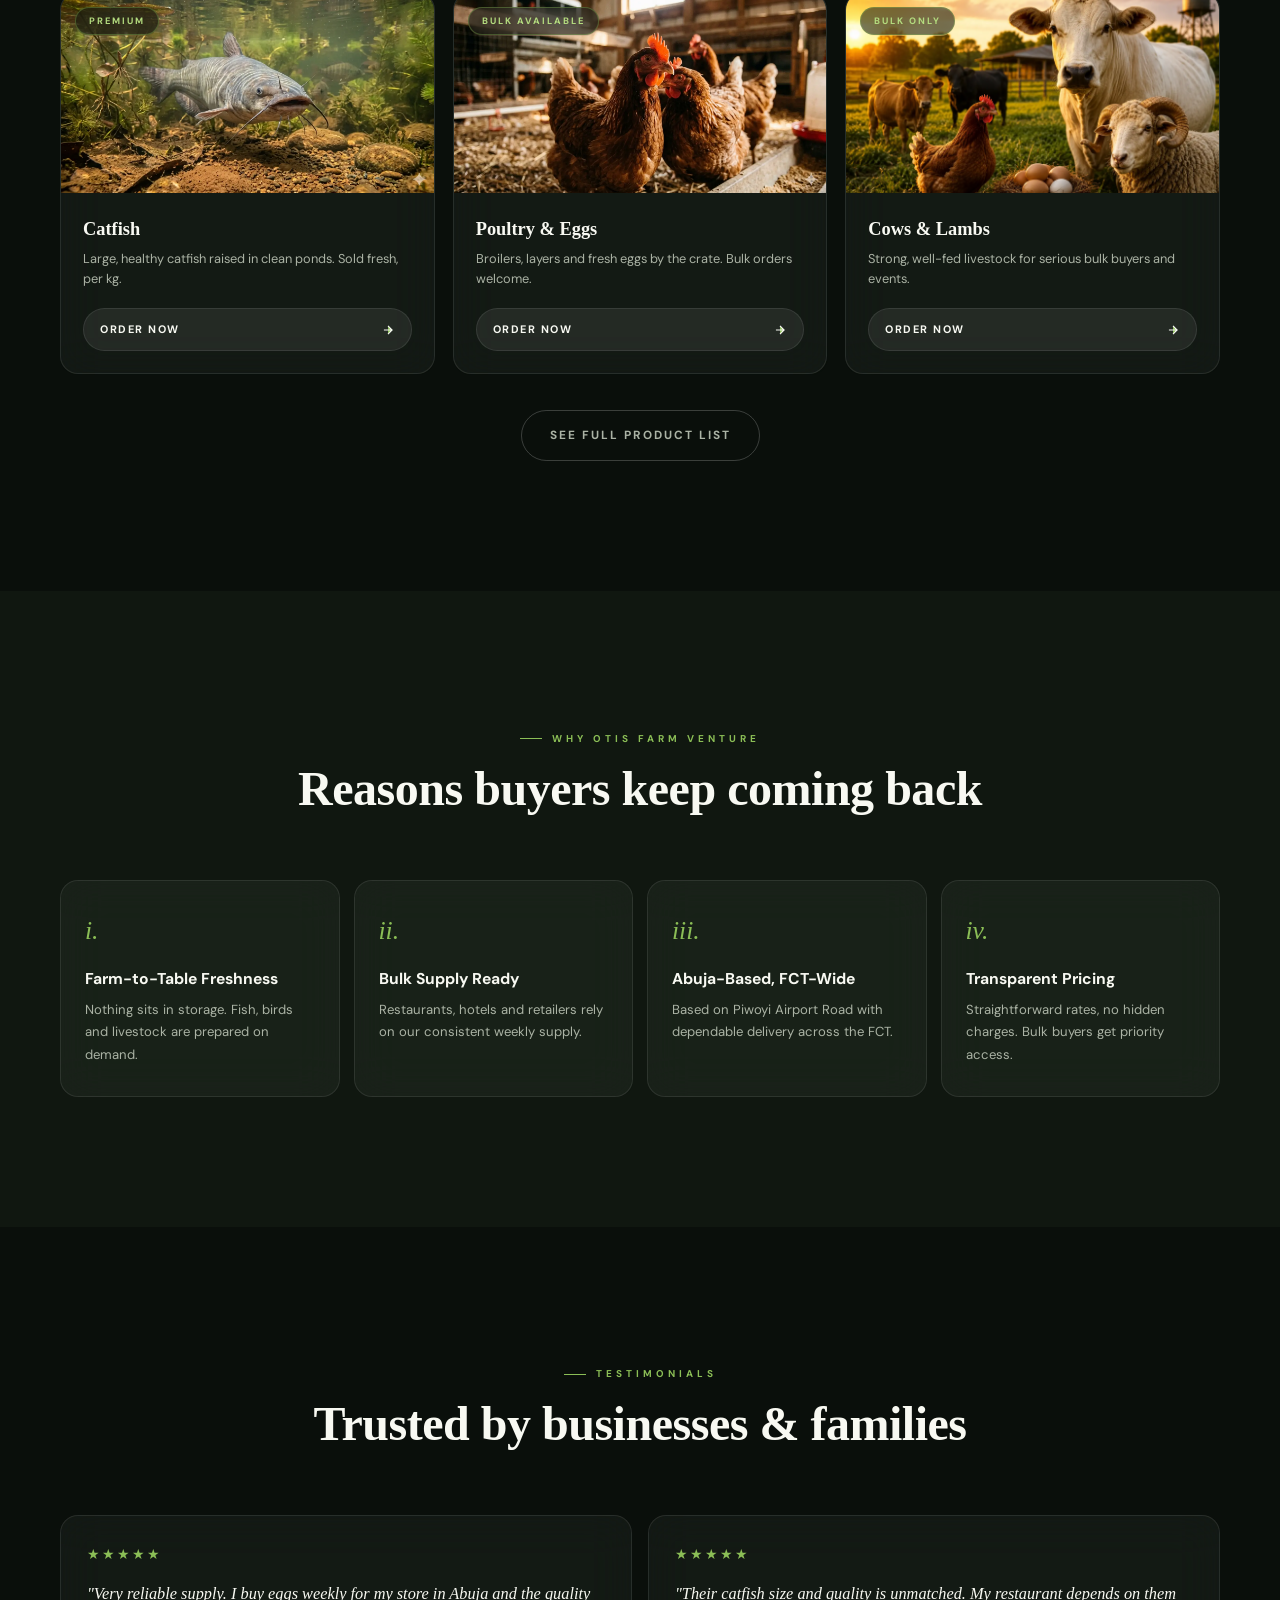
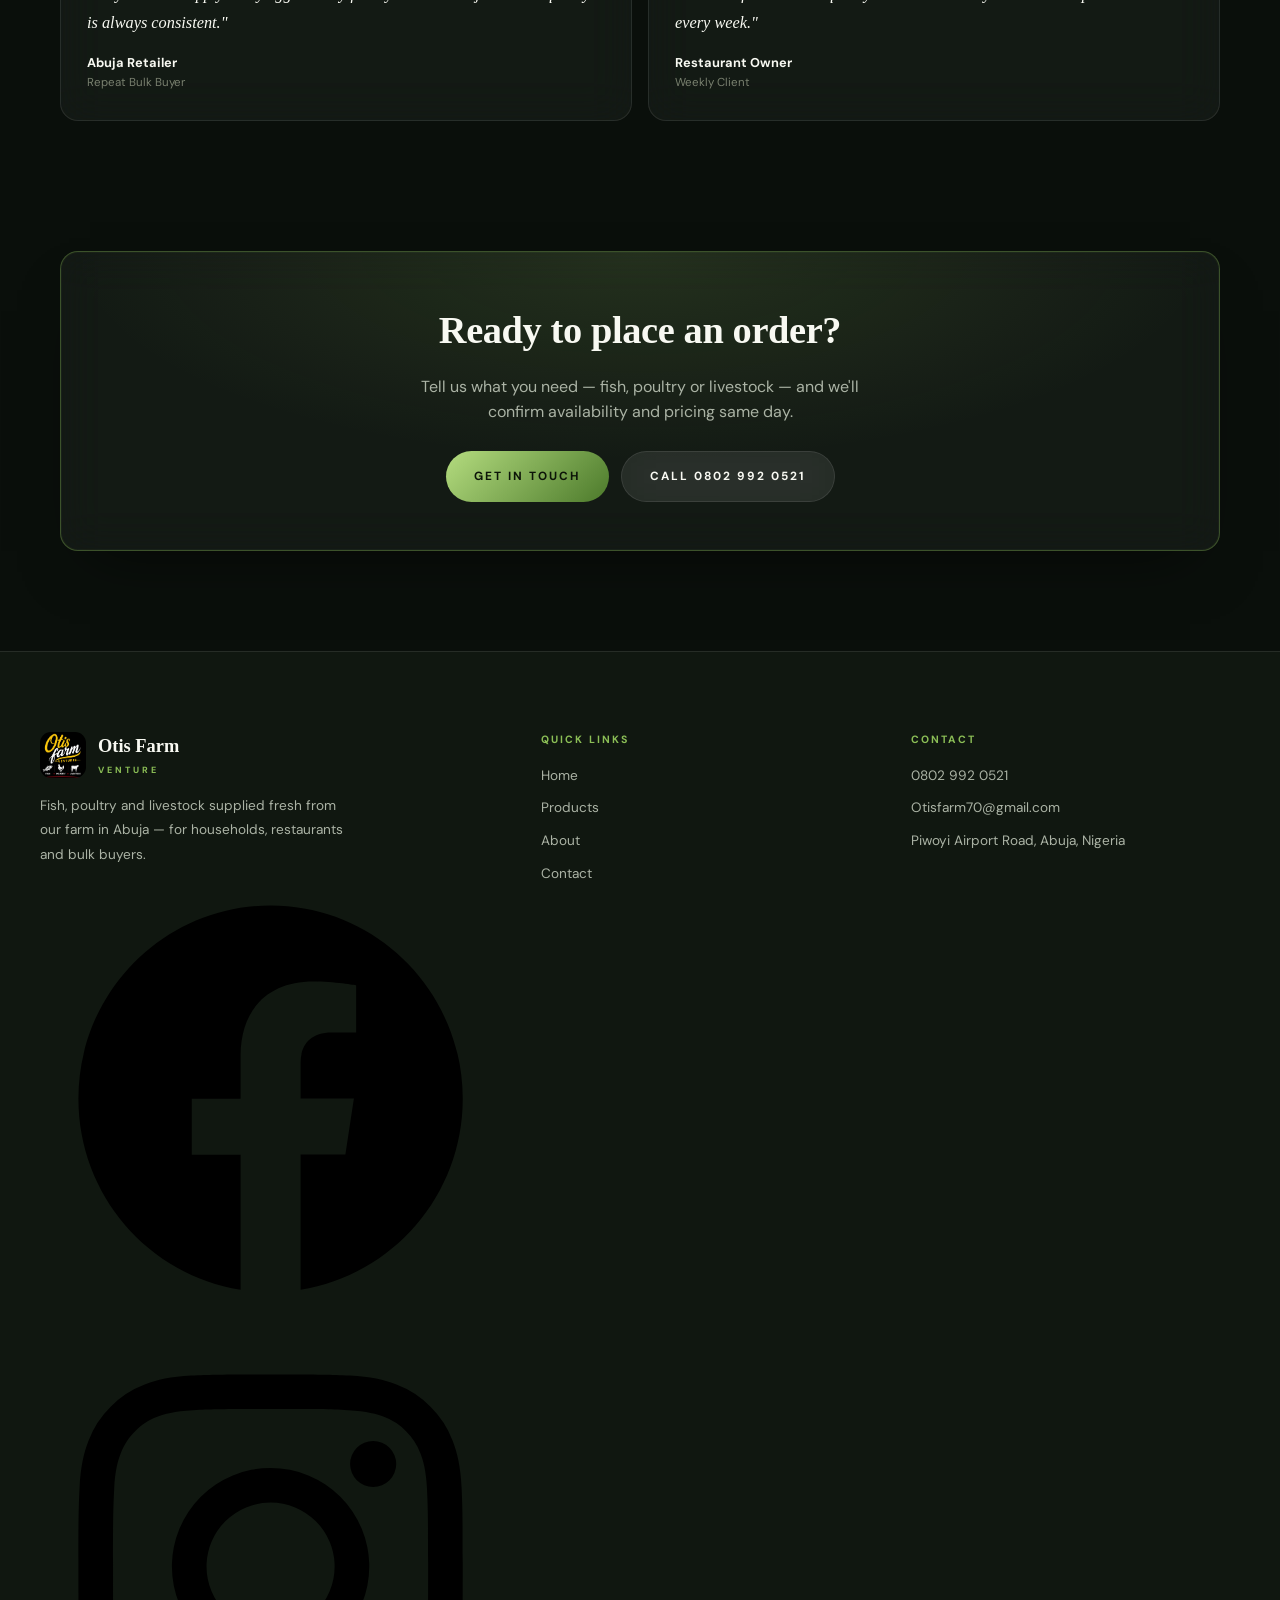
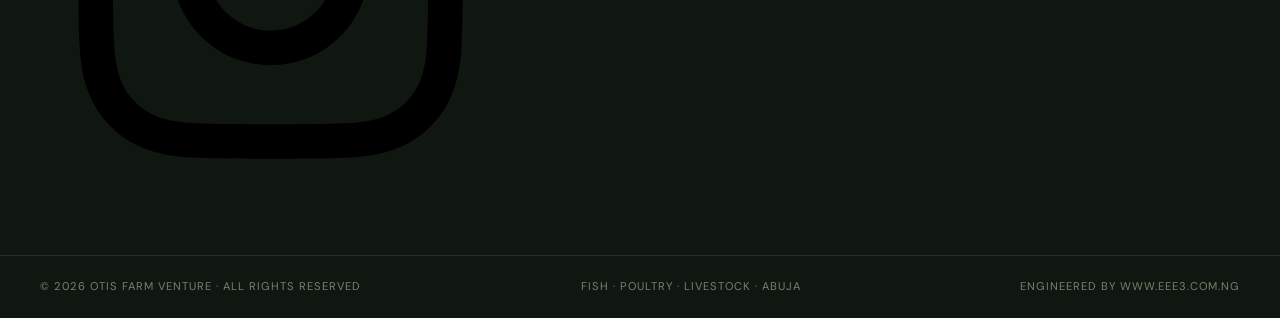
==== commit 45e8551a: "Update contact information and add social links" ====
--- a/index.html
+++ b/index.html
@@ -193,7 +193,7 @@
       <p>Tell us what you need — fish, poultry or livestock — and we'll confirm availability and pricing same day.</p>
       <div class="hero-btns">
         <a href="contact.html" class="btn btn-gold">Get In Touch</a>
-        <a href="tel:+2348166568607" class="btn btn-glass">Call 0816 656 8607</a>
+        <a href="tel:+2348029920521" class="btn btn-glass">Call 0802 992 0521</a>
       </div>
     </div>
   </div>
@@ -208,6 +208,14 @@
         <div class="footer-brand-name">Otis Farm<span>Venture</span></div>
       </div>
       <p>Fish, poultry and livestock supplied fresh from our farm in Abuja — for households, restaurants and bulk buyers.</p>
+      <div class="footer-social">
+        <a href="https://web.facebook.com/profile.php?id=61592775506374" target="_blank" rel="noopener" aria-label="Otis Farm Venture on Facebook">
+          <svg viewBox="0 0 24 24"><path d="M22 12.06C22 6.505 17.523 2 12 2S2 6.505 2 12.06c0 5.02 3.657 9.184 8.438 9.94v-7.03H7.898v-2.91h2.54V9.845c0-2.507 1.492-3.89 3.777-3.89 1.094 0 2.238.195 2.238.195v2.46h-1.26c-1.243 0-1.63.771-1.63 1.562v1.878h2.773l-.443 2.91h-2.33V22c4.78-.756 8.437-4.92 8.437-9.94z"/></svg>
+        </a>
+        <a href="https://www.instagram.com/otis_farm_ventures/" target="_blank" rel="noopener" aria-label="Otis Farm Venture on Instagram">
+          <svg viewBox="0 0 24 24"><path d="M12 2c2.717 0 3.056.01 4.122.06 1.065.05 1.79.217 2.428.465a4.9 4.9 0 011.771 1.153 4.9 4.9 0 011.153 1.771c.248.637.415 1.363.465 2.428.05 1.066.06 1.405.06 4.122 0 2.717-.01 3.056-.06 4.122-.05 1.065-.217 1.79-.465 2.428a4.9 4.9 0 01-1.153 1.771 4.9 4.9 0 01-1.771 1.153c-.637.248-1.363.415-2.428.465-1.066.05-1.405.06-4.122.06-2.717 0-3.056-.01-4.122-.06-1.065-.05-1.79-.217-2.428-.465a4.9 4.9 0 01-1.771-1.153 4.9 4.9 0 01-1.153-1.771c-.248-.637-.415-1.363-.465-2.428C2.01 15.056 2 14.717 2 12c0-2.717.01-3.056.06-4.122.05-1.065.217-1.79.465-2.428a4.9 4.9 0 011.153-1.771A4.9 4.9 0 015.449 2.526c.637-.248 1.363-.415 2.428-.465C8.944 2.01 9.283 2 12 2zm0 1.802c-2.67 0-2.986.01-4.04.059-.976.045-1.505.207-1.858.344-.467.182-.8.399-1.15.748-.35.35-.566.683-.748 1.15-.137.353-.3.882-.344 1.857-.05 1.055-.06 1.372-.06 4.04 0 2.67.01 2.986.06 4.04.045.976.207 1.505.344 1.858.182.466.399.8.748 1.15.35.35.683.566 1.15.748.353.137.882.3 1.857.344 1.054.05 1.37.06 4.041.06 2.67 0 2.987-.01 4.04-.06.976-.045 1.505-.207 1.858-.344.466-.182.8-.398 1.15-.748.35-.35.566-.683.748-1.15.137-.353.3-.882.344-1.857.05-1.055.06-1.371.06-4.041 0-2.67-.01-2.986-.06-4.04-.045-.976-.207-1.505-.344-1.858a3.1 3.1 0 00-.748-1.15 3.1 3.1 0 00-1.15-.748c-.353-.137-.882-.3-1.857-.344-1.055-.05-1.371-.06-4.041-.06zm0 3.063a5.135 5.135 0 110 10.27 5.135 5.135 0 010-10.27zm0 8.468a3.333 3.333 0 100-6.666 3.333 3.333 0 000 6.666zm6.538-8.671a1.2 1.2 0 11-2.4 0 1.2 1.2 0 012.4 0z"/></svg>
+        </a>
+      </div>
     </div>
     <div class="footer-col">
       <h4>Quick Links</h4>
@@ -218,7 +226,7 @@
     </div>
     <div class="footer-col">
       <h4>Contact</h4>
-      <a href="tel:+2348166568607">0816 656 8607</a>
+      <a href="tel:+2348029920521">0802 992 0521</a>
       <a href="mailto:Otisfarm70@gmail.com">Otisfarm70@gmail.com</a>
       <p>Piwoyi Airport Road, Abuja, Nigeria</p>
     </div>
@@ -231,7 +239,7 @@
 </footer>
 
 <div class="wa-float">
-  <a href="https://wa.me/2348166568607?text=Hello%20Otis%20Farm%20Venture%2C%20I%20want%20to%20make%20an%20order" target="_blank" title="Chat on WhatsApp">
+  <a href="https://wa.me/2348029920521?text=Hello%20Otis%20Farm%20Venture%2C%20I%20want%20to%20make%20an%20order" target="_blank" title="Chat on WhatsApp">
     <svg viewBox="0 0 24 24"><path d="M17.472 14.382c-.297-.149-1.758-.867-2.03-.967-.273-.099-.471-.148-.67.15-.197.297-.767.966-.94 1.164-.173.199-.347.223-.644.075-.297-.15-1.255-.463-2.39-1.475-.883-.788-1.48-1.761-1.653-2.059-.173-.297-.018-.458.13-.606.134-.133.298-.347.446-.52.149-.174.198-.298.298-.497.099-.198.05-.371-.025-.52-.075-.149-.669-1.612-.916-2.207-.242-.579-.487-.5-.669-.51-.173-.008-.371-.01-.57-.01-.198 0-.52.074-.792.372-.272.297-1.04 1.016-1.04 2.479 0 1.462 1.065 2.875 1.213 3.074.149.198 2.096 3.2 5.077 4.487.709.306 1.262.489 1.694.625.712.227 1.36.195 1.871.118.571-.085 1.758-.719 2.006-1.413.248-.694.248-1.289.173-1.413-.074-.124-.272-.198-.57-.347m-5.421 7.403h-.004a9.87 9.87 0 01-5.031-1.378l-.361-.214-3.741.982.998-3.648-.235-.374a9.86 9.86 0 01-1.51-5.26c.001-5.45 4.436-9.884 9.888-9.884 2.64 0 5.122 1.03 6.988 2.898a9.825 9.825 0 012.893 6.994c-.003 5.45-4.437 9.884-9.885 9.884m8.413-18.297A11.815 11.815 0 0012.05 0C5.495 0 .16 5.335.157 11.892c0 2.096.547 4.142 1.588 5.945L.057 24l6.305-1.654a11.882 11.882 0 005.683 1.448h.005c6.554 0 11.89-5.335 11.893-11.893a11.821 11.821 0 00-3.48-8.413z"/></svg>
   </a>
 </div>
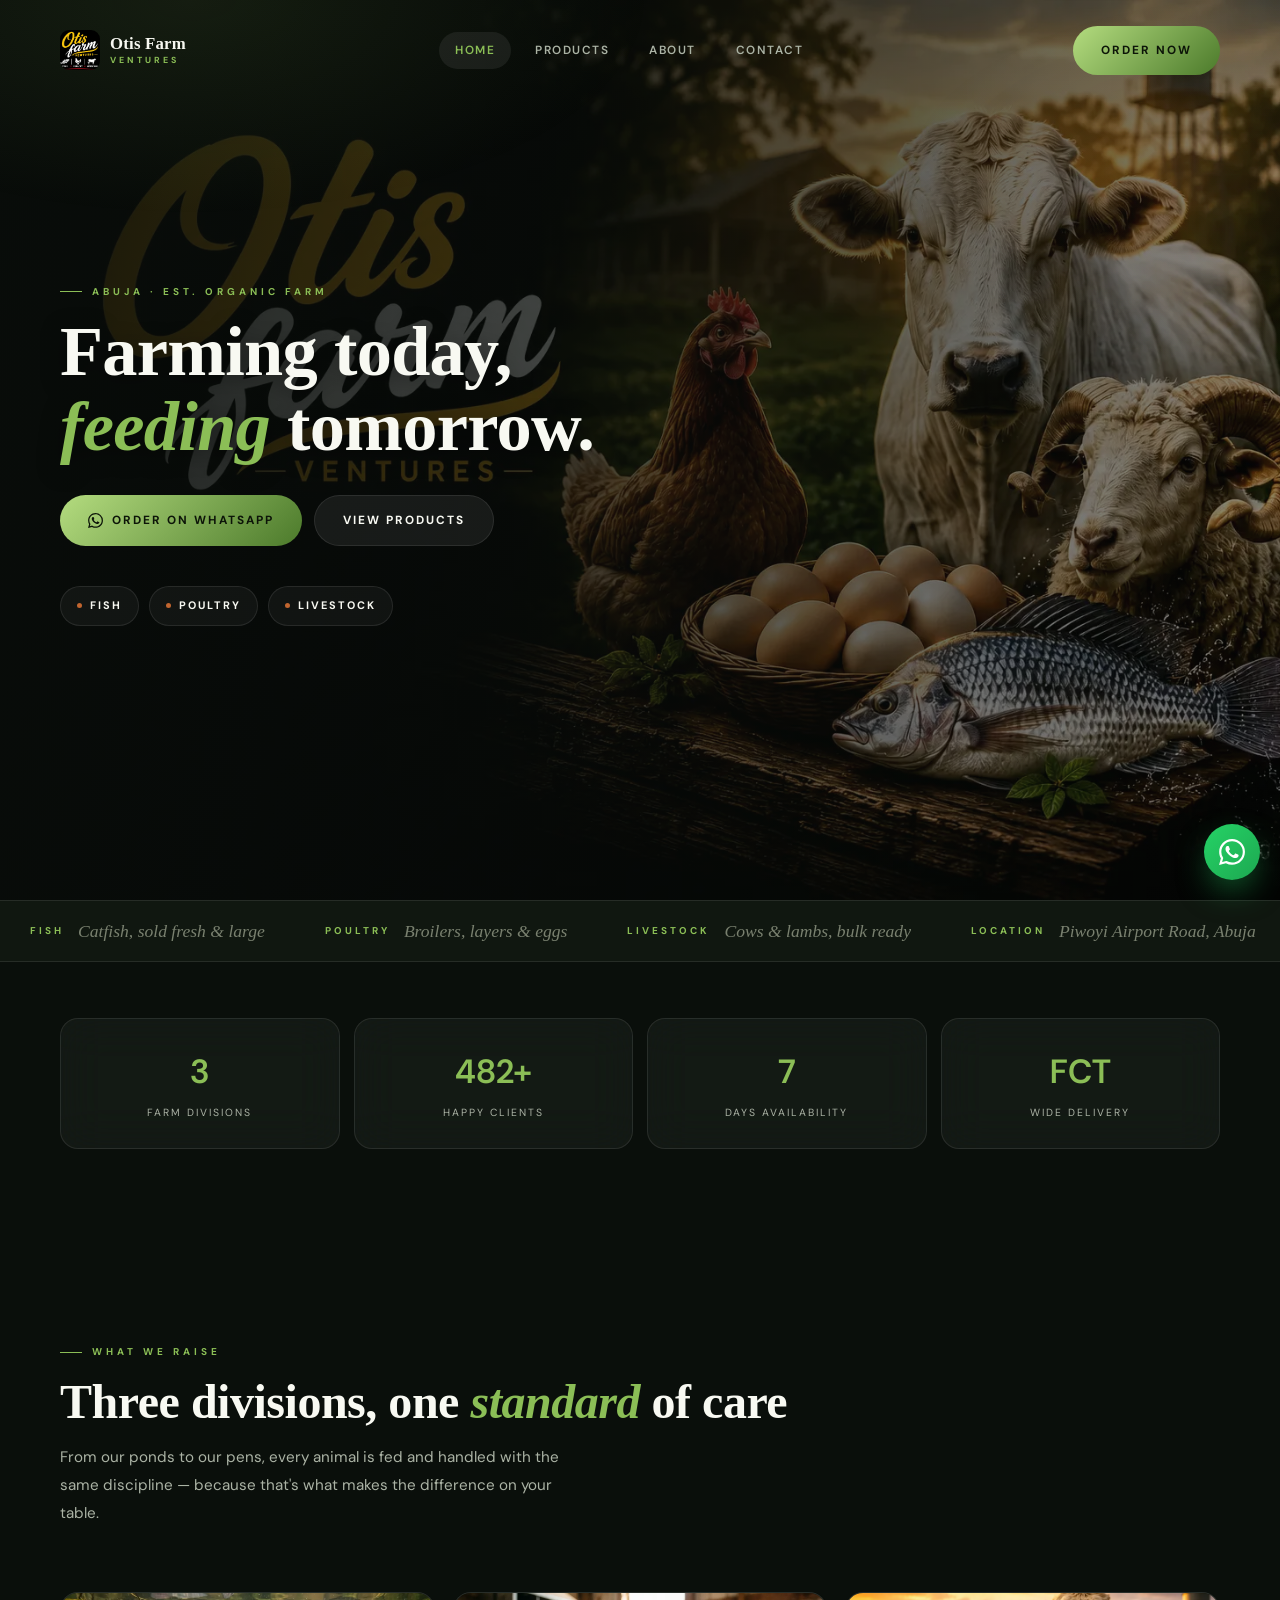
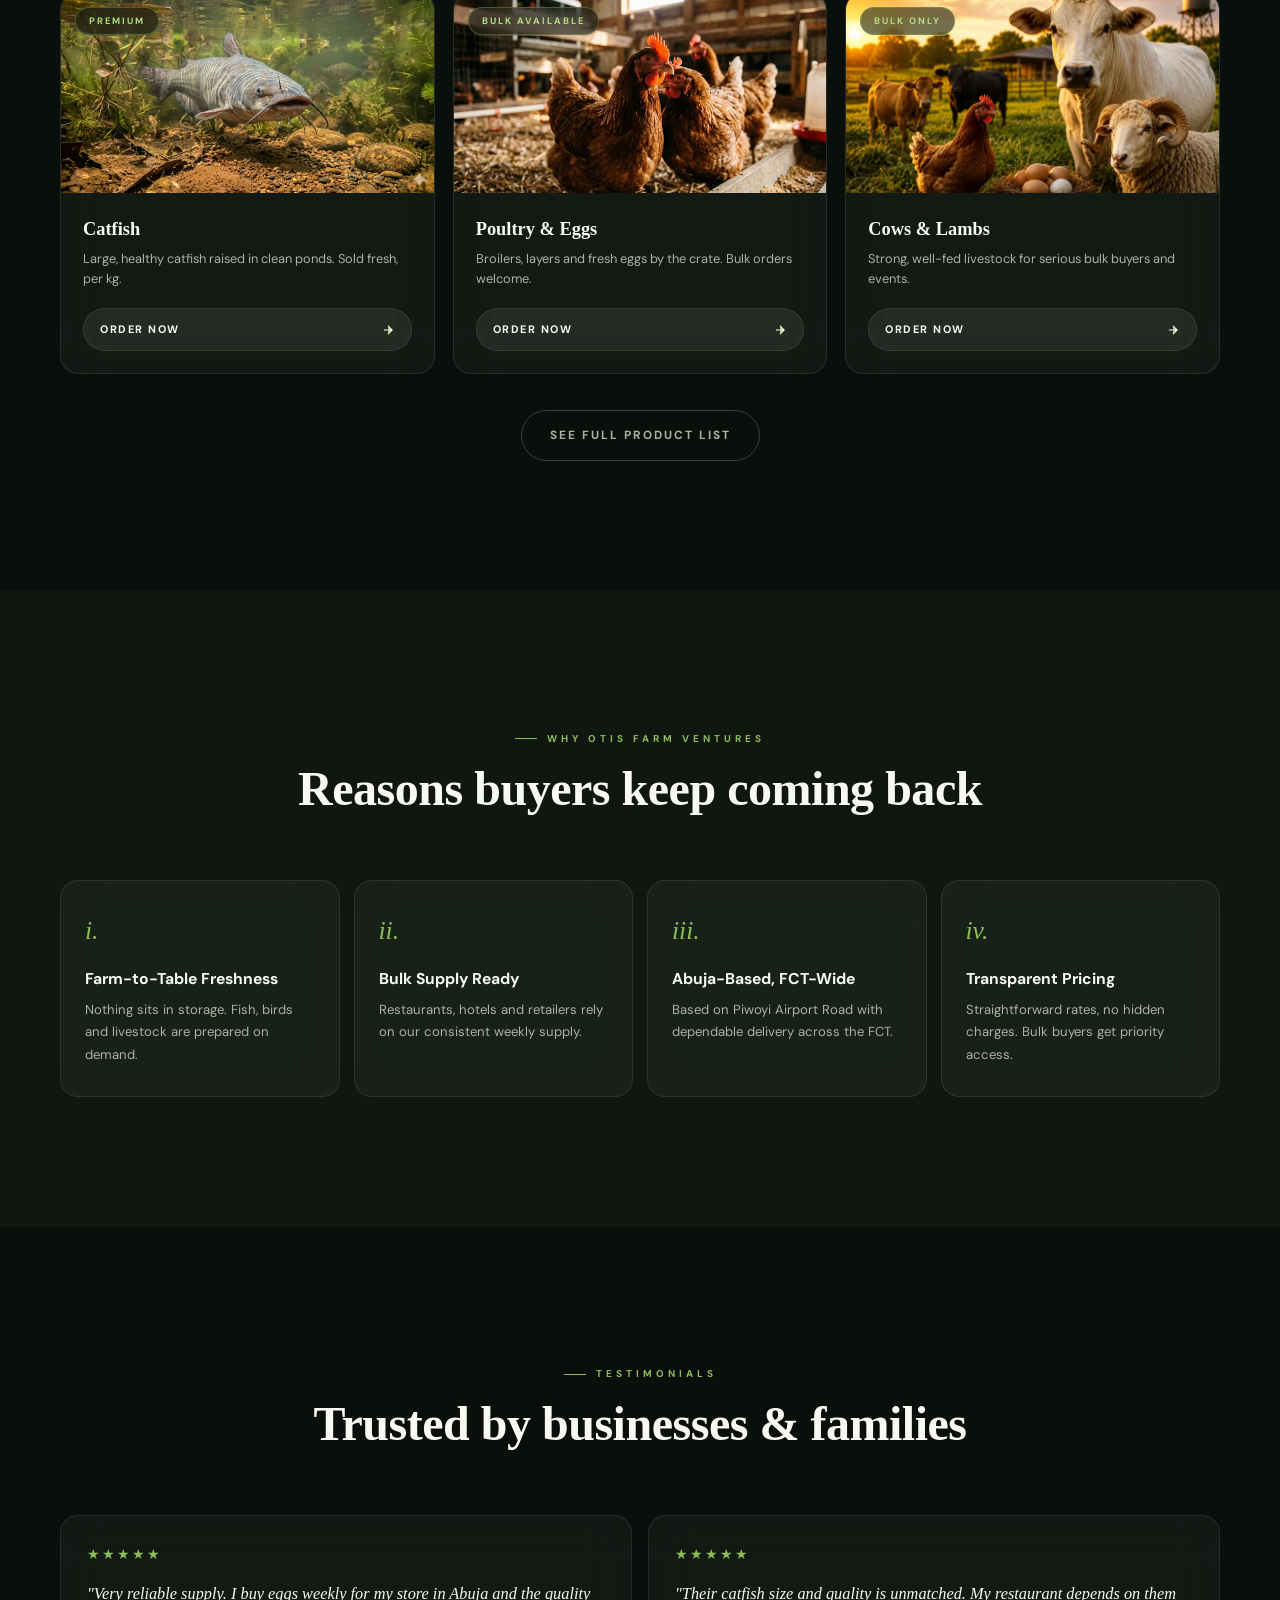
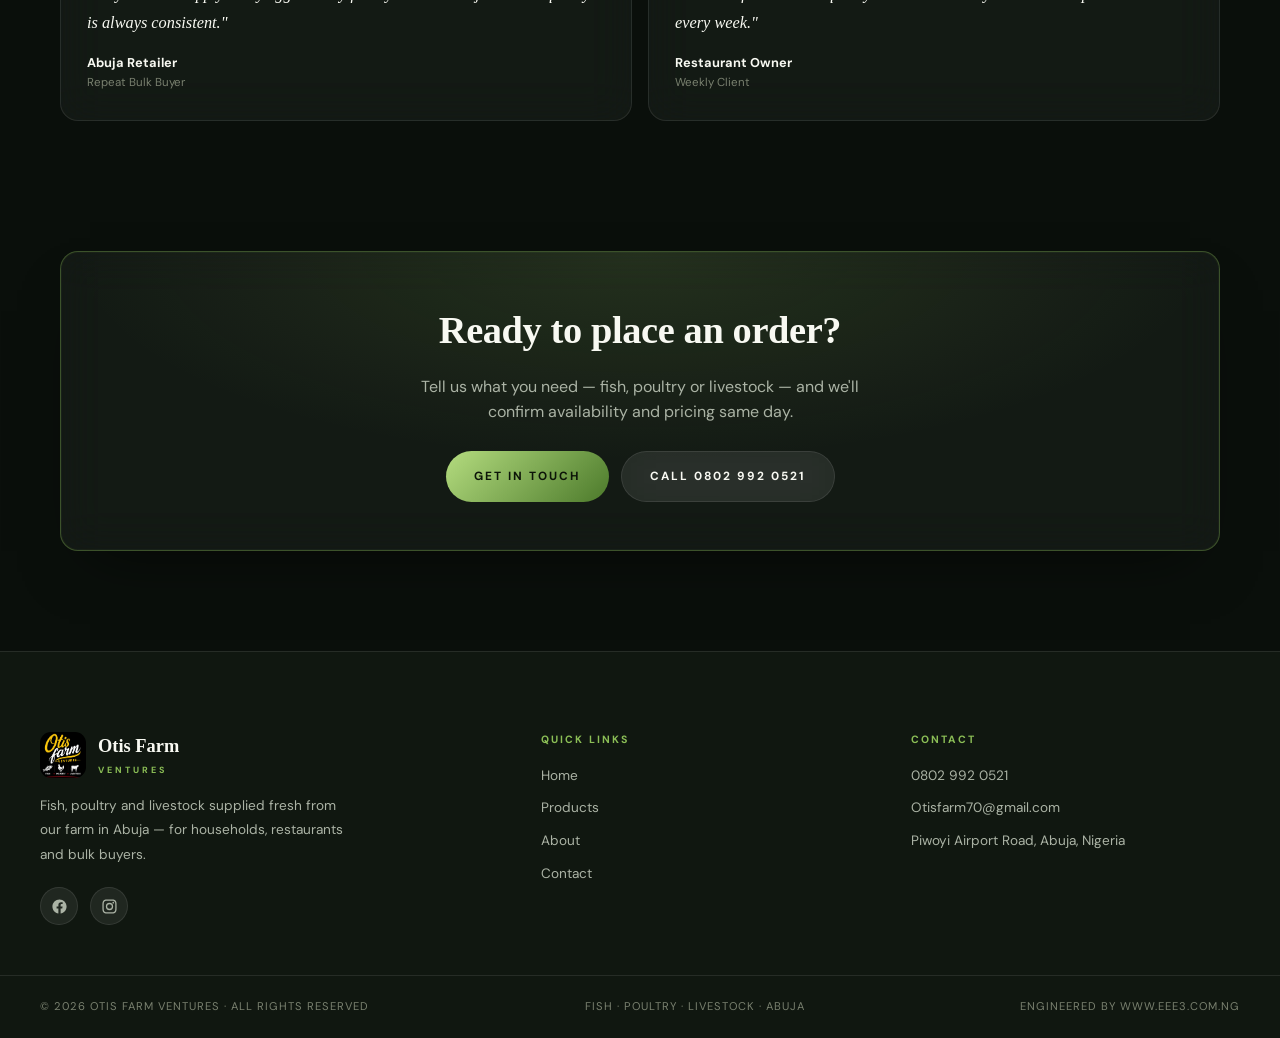
==== commit 146fd539: "Correct company name from 'Venture' to 'Ventures'" ====
--- a/index.html
+++ b/index.html
@@ -3,7 +3,7 @@
 <head>
 <meta charset="UTF-8">
 <meta name="viewport" content="width=device-width, initial-scale=1.0">
-<title>Otis Farm Venture | Fish · Poultry · Livestock — Abuja</title>
+<title>Otis Farm Ventures | Fish · Poultry · Livestock — Abuja</title>
 <meta name="description" content="Otis Farm Venture supplies premium fish, poultry and livestock across Abuja. Farming today, feeding tomorrow.">
 <link rel="preconnect" href="https://fonts.googleapis.com">
 <link rel="preconnect" href="https://fonts.gstatic.com" crossorigin>
@@ -22,7 +22,7 @@
 <nav class="nav" id="mainNav">
   <a href="index.html" class="nav-logo">
     <img src="images/logo.webp" alt="Otis Farm Venture logo" width="40" height="40">
-    <span class="nav-logo-txt">Otis Farm<span>Venture</span></span>
+    <span class="nav-logo-txt">Otis Farm<span>Ventures</span></span>
   </a>
   <div class="nav-links">
     <a href="index.html" class="active">Home</a>
@@ -133,7 +133,7 @@
 <section class="section" style="background:var(--ink-2);">
   <div class="section-in">
     <div class="sec-hd center reveal">
-      <span class="eyebrow">Why Otis Farm Venture</span>
+      <span class="eyebrow">Why Otis Farm Ventures</span>
       <h2>Reasons buyers keep coming back</h2>
     </div>
     <div class="why-grid">
@@ -205,7 +205,7 @@
     <div class="footer-brand">
       <div class="footer-brand-lockup">
         <img src="images/logo.webp" alt="Otis Farm Venture logo">
-        <div class="footer-brand-name">Otis Farm<span>Venture</span></div>
+        <div class="footer-brand-name">Otis Farm<span>Ventures</span></div>
       </div>
       <p>Fish, poultry and livestock supplied fresh from our farm in Abuja — for households, restaurants and bulk buyers.</p>
       <div class="footer-social">
@@ -232,7 +232,7 @@
     </div>
   </div>
   <div class="footer-bottom">
-    <p>© 2026 Otis Farm Venture · All Rights Reserved</p>
+    <p>© 2026 Otis Farm Ventures · All Rights Reserved</p>
     <p>Fish · Poultry · Livestock · Abuja</p>
     <p>Engineered by <a href="https://www.eee3.com.ng" target="_blank" rel="noopener">www.eee3.com.ng</a></p>
   </div>
--- a/style.css
+++ b/style.css
@@ -448,6 +448,14 @@
 .footer-brand-name{ font-family:'Fraunces',serif; font-size:1.15rem; font-weight:600; }
 .footer-brand-name span{ display:block; font-size:.56rem; letter-spacing:3px; color:var(--gold); font-weight:700; text-transform:uppercase; margin-top:2px; font-family:'DM Sans',sans-serif; }
 .footer-brand p{ color:var(--fog); font-size:.85rem; line-height:1.8; max-width:320px; }
+.footer-social{ display:flex; gap:12px; margin-top:20px; }
+.footer-social a{
+  width:38px; height:38px; border-radius:50%; display:flex; align-items:center; justify-content:center;
+  background:var(--panel-2); border:1px solid var(--brd); transition:var(--fast);
+}
+.footer-social a:hover{ border-color:var(--brd-gold); background:rgba(139,190,86,.14); transform:translateY(-3px); }
+.footer-social svg{ width:17px; height:17px; fill:var(--fog); transition:var(--fast); }
+.footer-social a:hover svg{ fill:var(--gold); }
 .footer-col h4{ font-size:.66rem; letter-spacing:2px; text-transform:uppercase; color:var(--gold); margin-bottom:16px; font-weight:700; font-family:'DM Sans',sans-serif; }
 .footer-col a, .footer-col p{ display:block; color:var(--fog); text-decoration:none; font-size:.85rem; margin-bottom:11px; transition:color var(--fast); }
 .footer-col a:hover{ color:var(--gold); }
